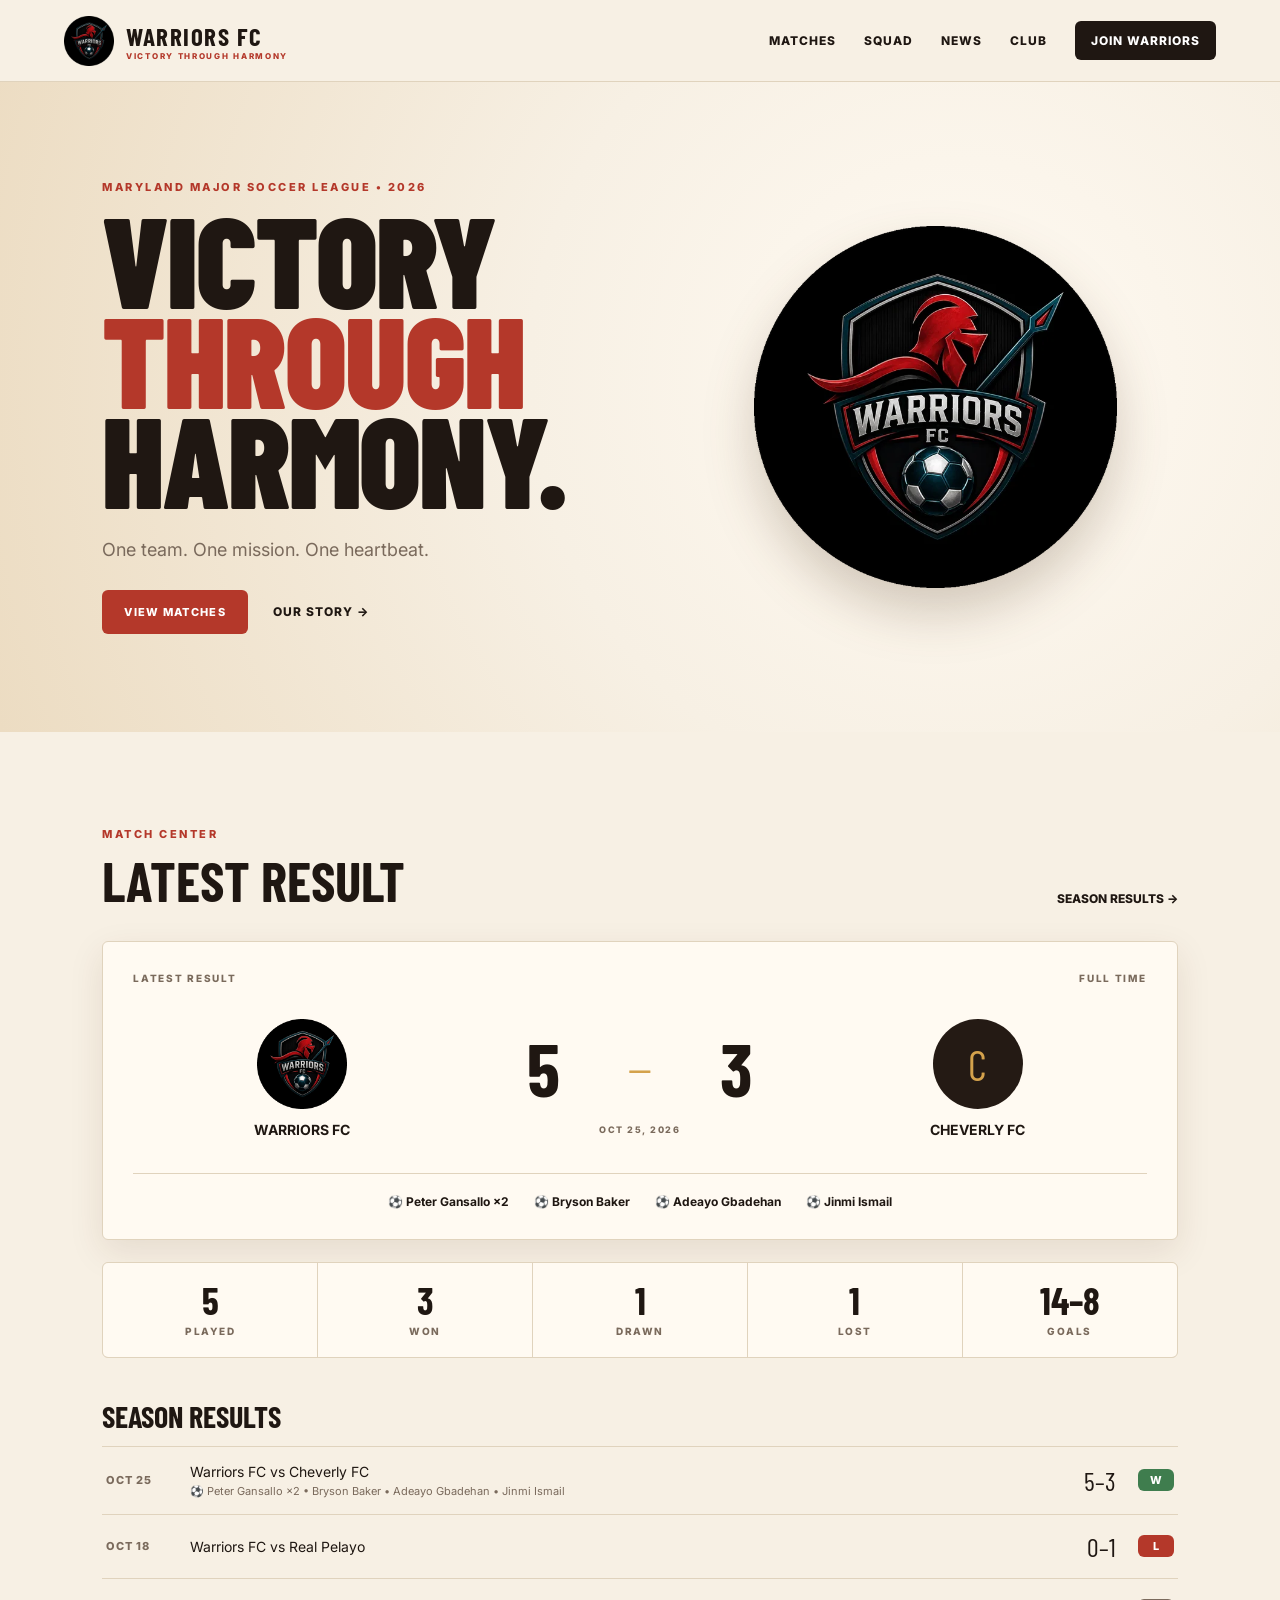
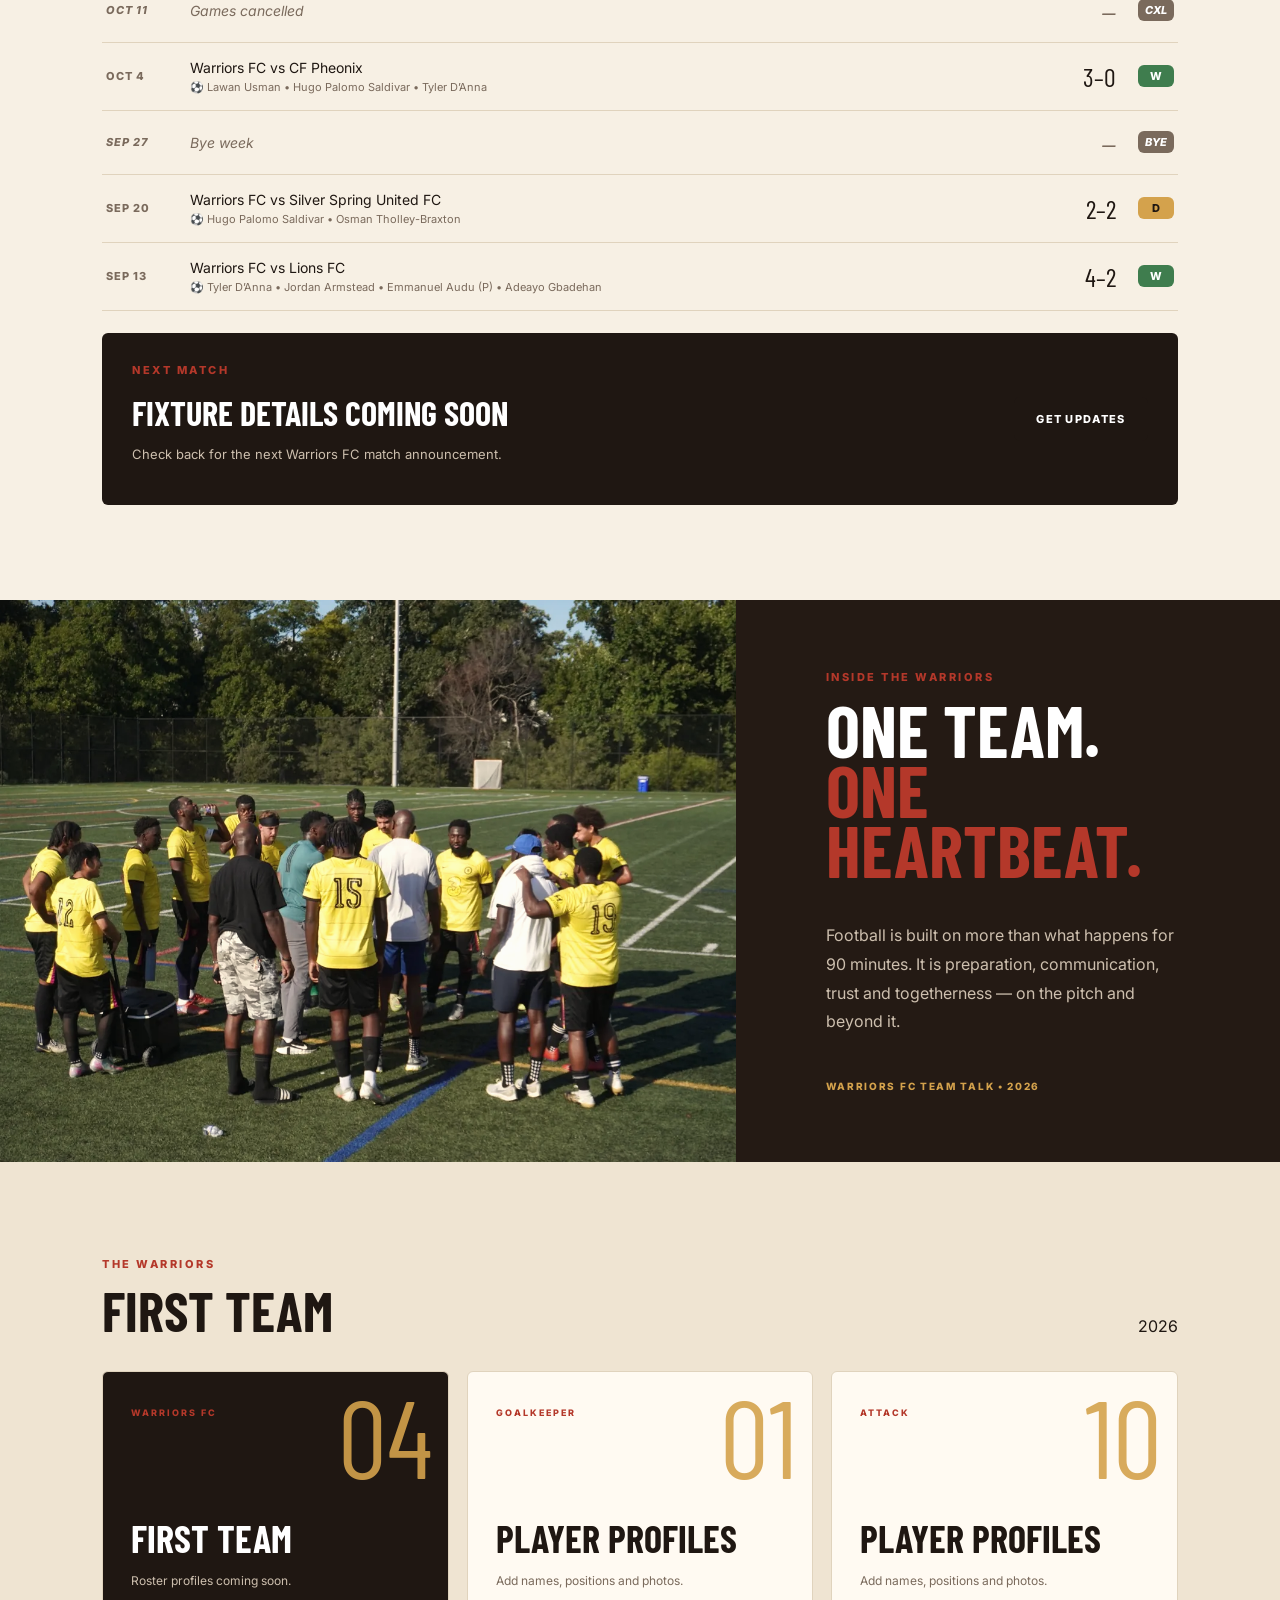
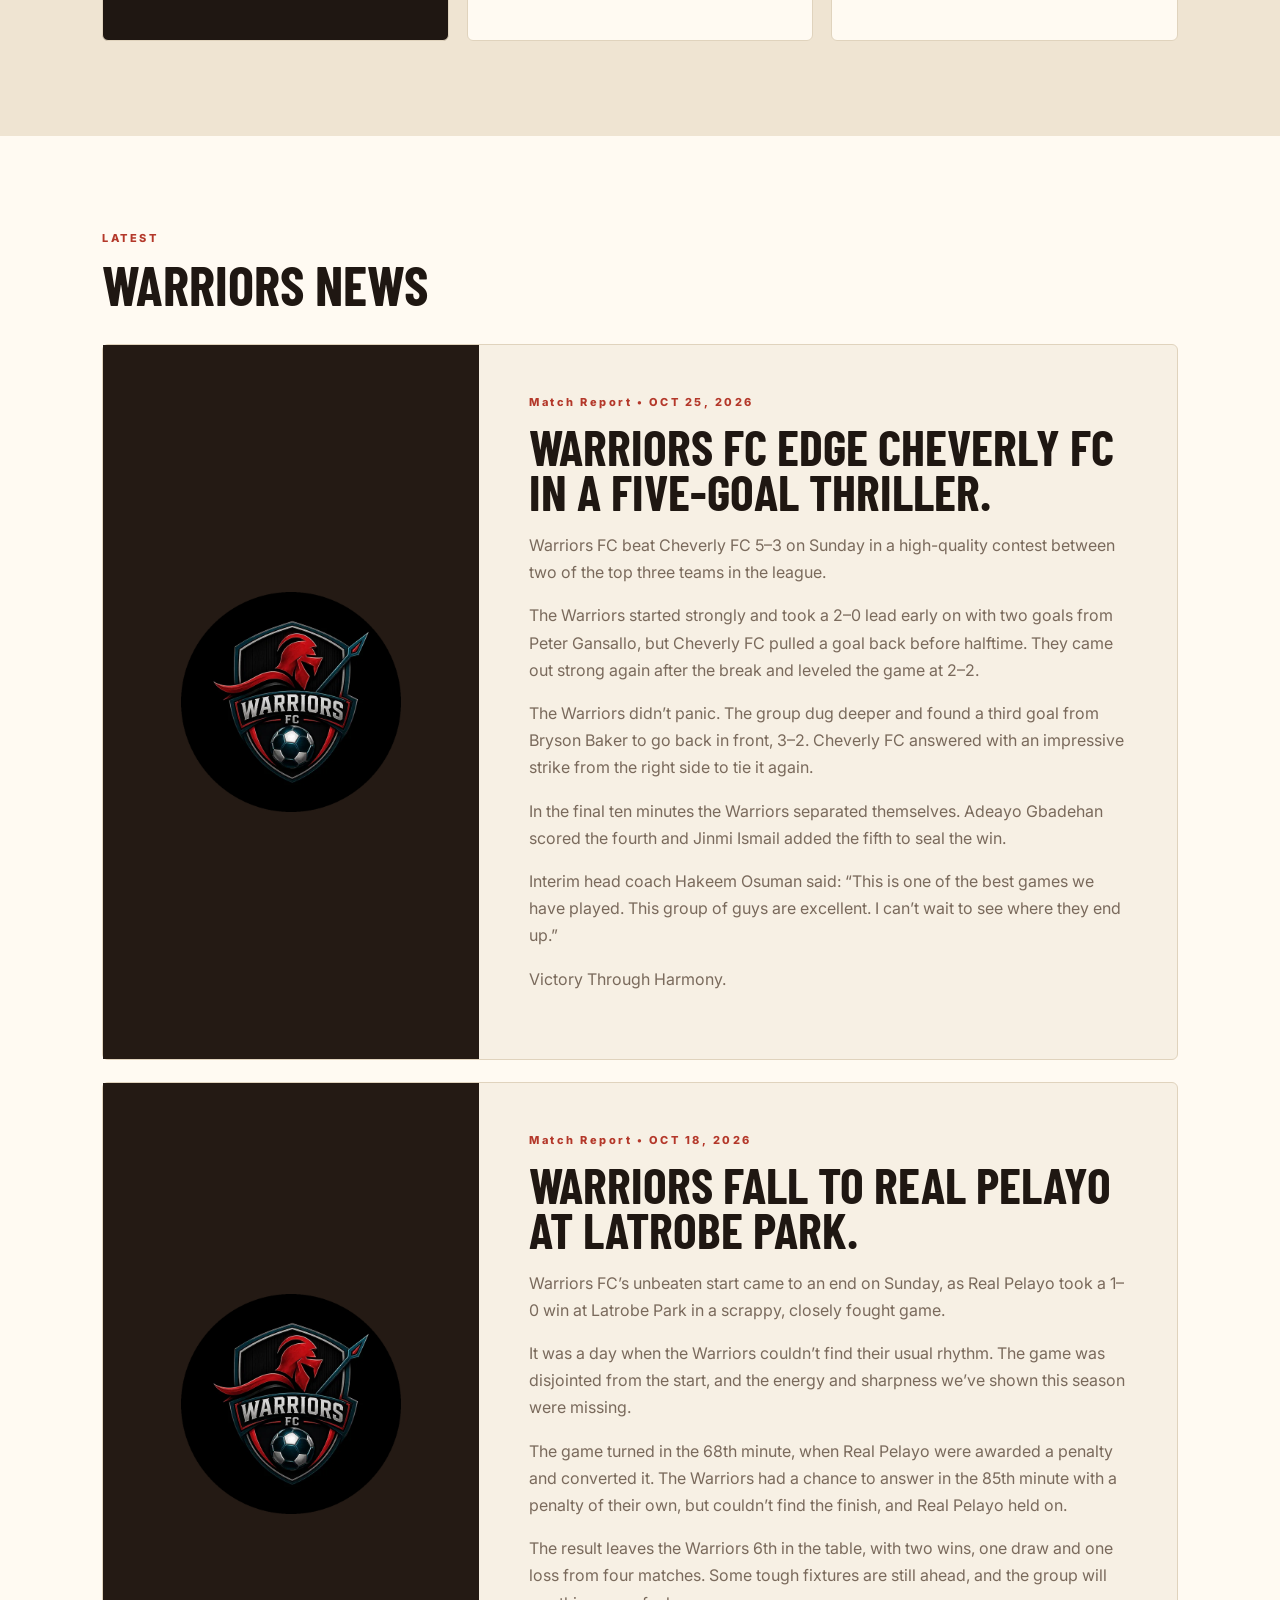
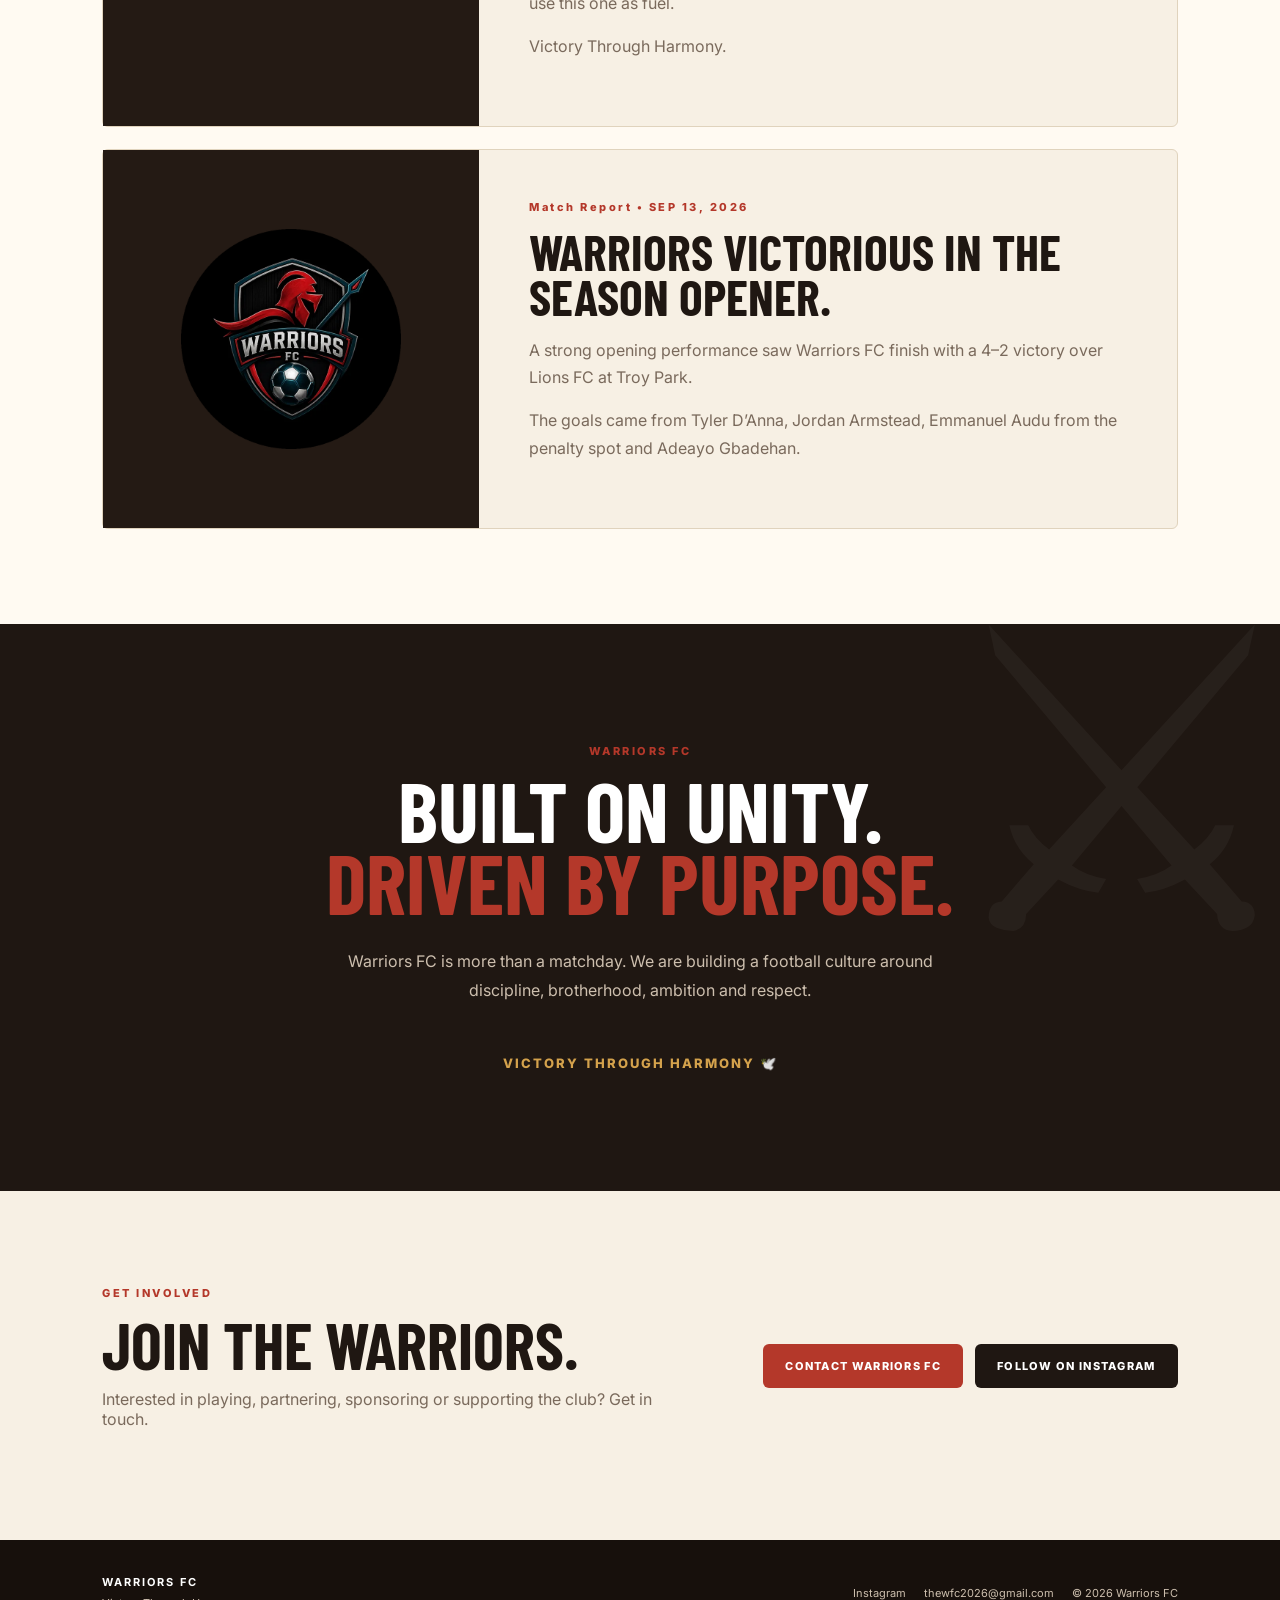
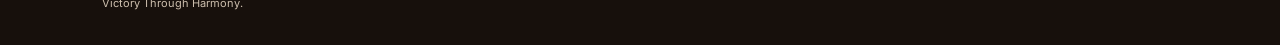
==== index.html @ 31faaa25 "Optimize images: WebP, smaller sizes, lazy loading, remove unused files Co-Authored-By: Claude Sonne" ====
<!doctype html>
<html lang="en">
<head>
  <meta charset="utf-8">
  <meta name="viewport" content="width=device-width,initial-scale=1">
  <meta name="description" content="Warriors FC — Victory Through Harmony. Maryland Major Soccer League, 2026 season.">
  <title>Warriors FC | Victory Through Harmony</title>
  <link rel="icon" type="image/png" href="assets/favicon.png">
  <link rel="stylesheet" href="styles.css?v=20261026">
</head>
<body>
<header class="site-header">
  <a class="brand" href="#home" aria-label="Warriors FC home">
    <img src="assets/warriors-logo.webp" alt="Warriors FC crest" width="50" height="50">
    <span><strong>WARRIORS FC</strong><small>VICTORY THROUGH HARMONY</small></span>
  </a>
  <button class="menu" aria-label="Open menu">☰</button>
  <nav>
    <a href="#matches">Matches</a><a href="#squad">Squad</a><a href="#news">News</a><a href="#club">Club</a><a class="nav-cta" href="#contact">Join Warriors</a>
  </nav>
</header>

<main>
<section id="home" class="hero">
  <div class="hero-copy">
    <p class="eyebrow">MARYLAND MAJOR SOCCER LEAGUE • 2026</p>
    <h1>VICTORY<br><em>THROUGH</em><br>HARMONY.</h1>
    <p class="lede">One team. One mission. One heartbeat.</p>
    <div class="actions"><a class="button" href="#matches">View Matches</a><a class="text-link" href="#club">Our Story →</a></div>
  </div>
  <div class="hero-mark"><img src="assets/warriors-logo.webp" alt="Warriors FC" width="370" height="370" fetchpriority="high"></div>
</section>

<section id="matches" class="section">
  <div class="section-head"><div><p class="eyebrow">MATCH CENTER</p><h2>Latest Result</h2></div><a href="#results">Season results →</a></div>
  <div id="results"></div>
  <div class="next-match"><div><p class="eyebrow">NEXT MATCH</p><h3>Fixture details coming soon</h3><p>Check back for the next Warriors FC match announcement.</p></div><a class="button dark" href="#contact">Get Updates</a></div>
</section>

<section class="team-feature">
  <div class="team-feature-image">
    <img src="assets/team-talk.webp" width="1400" height="933" loading="lazy" decoding="async" alt="Warriors FC players gathered for a team talk on the pitch">
  </div>
  <div class="team-feature-copy">
    <p class="eyebrow">INSIDE THE WARRIORS</p>
    <h2>One team.<br><em>One heartbeat.</em></h2>
    <p>Football is built on more than what happens for 90 minutes. It is preparation, communication, trust and togetherness — on the pitch and beyond it.</p>
    <span class="feature-caption">Warriors FC team talk • 2026</span>
  </div>
</section>

<section id="squad" class="section light">
  <div class="section-head"><div><p class="eyebrow">THE WARRIORS</p><h2>First Team</h2></div><span class="muted">2026</span></div>
  <div class="squad-grid">
    <div class="player-card featured"><span class="number">04</span><div><small>WARRIORS FC</small><h3>First Team</h3><p>Roster profiles coming soon.</p></div></div>
    <div class="player-card"><span class="number">01</span><div><small>GOALKEEPER</small><h3>Player Profiles</h3><p>Add names, positions and photos.</p></div></div>
    <div class="player-card"><span class="number">10</span><div><small>ATTACK</small><h3>Player Profiles</h3><p>Add names, positions and photos.</p></div></div>
  </div>
</section>

<section id="news" class="section news-section">
  <div class="section-head"><div><p class="eyebrow">LATEST</p><h2>Warriors News</h2></div></div>
  <div id="news-list"></div>
</section>

<section id="club" class="manifesto">
  <p class="eyebrow">WARRIORS FC</p><h2>Built on unity.<br><em>Driven by purpose.</em></h2>
  <p>Warriors FC is more than a matchday. We are building a football culture around discipline, brotherhood, ambition and respect.</p>
  <div class="motto">VICTORY THROUGH HARMONY <span>🕊️</span></div>
</section>

<section id="contact" class="section contact">
  <div><p class="eyebrow">GET INVOLVED</p><h2>Join the Warriors.</h2><p>Interested in playing, partnering, sponsoring or supporting the club? Get in touch.</p></div>
  <div class="contact-actions"><a class="button" href="mailto:thewfc2026@gmail.com?subject=Joining Warriors FC">Contact Warriors FC</a><a class="button dark" href="https://www.instagram.com/d_warriorsfc" target="_blank" rel="noopener">Follow on Instagram</a></div>
</section>
</main>

<footer><div><strong>WARRIORS FC</strong><p>Victory Through Harmony.</p></div><div class="footer-links"><a href="https://www.instagram.com/d_warriorsfc" target="_blank" rel="noopener">Instagram</a><a href="mailto:thewfc2026@gmail.com">thewfc2026@gmail.com</a><span>© 2026 Warriors FC</span></div></footer>
<script>
/* Load data and script with a cache-buster so new results and news always show up */
['data/results.js','data/news.js','script.js'].forEach(function(f){document.write('<script src="'+f+'?v='+Date.now()+'"><\/script>')});
</script>
</body></html>
---- styles.css ----
@import url('https://fonts.googleapis.com/css2?family=Barlow+Condensed:wght@500;600;700;800;900&family=Inter:wght@400;500;600;700;800&display=swap');
:root{--ink:#1f1712;--paper:#f7f0e4;--alt:#efe4d2;--card:#fffaf2;--dark:#241a14;--deep:#17100c;--white:#fffaf2;--red:#b4382a;--gold:#d4a24c;--line:#e0d3bd;--muted:#7a6a5c;--soft:#cdbfae;--radius:6px;--shadow:rgba(74,44,20,.10)}
*{box-sizing:border-box}
img{height:auto}
html{scroll-behavior:smooth}
body{margin:0;background:var(--paper);color:var(--ink);font-family:Inter,system-ui,sans-serif}
a{color:inherit;text-decoration:none}
.site-header{height:82px;display:flex;align-items:center;justify-content:space-between;padding:0 5vw;border-bottom:1px solid var(--line);background:rgba(247,240,228,.92);backdrop-filter:blur(12px);position:sticky;top:0;z-index:10}
.brand{display:flex;align-items:center;gap:12px}
.brand img{width:50px;height:50px;object-fit:contain}
.brand strong,.brand small{display:block}
.brand strong{font-family:'Barlow Condensed';font-size:25px;letter-spacing:1.5px}
.brand small{font-size:8px;letter-spacing:1.7px;color:var(--red);font-weight:800}
.site-header nav{display:flex;gap:28px;align-items:center;text-transform:uppercase;font-size:12px;font-weight:800;letter-spacing:1px}
.nav-cta{background:var(--ink);color:white;padding:12px 16px}
.menu{display:none;background:none;border:0;font-size:24px}
.hero{min-height:650px;display:grid;grid-template-columns:1.1fr .9fr;align-items:center;padding:70px 8vw;overflow:hidden;background:radial-gradient(circle at 75% 45%,#fffaf2 0,#f7f0e4 42%,#ecdcc2 100%)}
.eyebrow{font-size:11px;letter-spacing:2.5px;font-weight:800;color:var(--red);margin:0 0 15px}
.hero h1{font-family:'Barlow Condensed';font-size:clamp(70px,10vw,150px);line-height:.78;margin:0;letter-spacing:-2px;font-weight:900}
.hero h1 em,.manifesto em{font-style:normal;color:var(--red)}
.lede{font-size:18px;color:var(--muted);margin:30px 0}
.actions{display:flex;align-items:center;gap:25px}
.button{display:inline-block;background:var(--red);color:white;padding:15px 22px;text-transform:uppercase;font-size:11px;font-weight:800;letter-spacing:1.3px}
.button.dark{background:var(--ink)}
.text-link{font-size:12px;font-weight:800;text-transform:uppercase;letter-spacing:1px}
.hero-mark{height:470px;display:grid;place-items:center;position:relative}
.hero-mark img{width:min(370px,75%);position:relative;z-index:2;filter:drop-shadow(0 25px 25px rgba(74,44,20,.22))}
.section{padding:95px 8vw}
.team-feature{display:grid;grid-template-columns:1.15fr .85fr;background:var(--dark);color:#fff;min-height:500px}
.team-feature-image{min-height:500px;overflow:hidden}
.team-feature-image img{width:100%;height:100%;display:block;object-fit:cover;object-position:center 52%;filter:sepia(.18) saturate(1.05) contrast(.98)}
.team-feature-copy{padding:70px 7vw;display:flex;flex-direction:column;justify-content:center}
.team-feature-copy h2{font-family:'Barlow Condensed';font-size:72px;line-height:.84;text-transform:uppercase;margin:0 0 25px}
.team-feature-copy h2 em{font-style:normal;color:var(--red)}
.team-feature-copy>p:not(.eyebrow){color:var(--soft);line-height:1.8;max-width:520px}
.feature-caption{margin-top:28px;color:var(--gold);font:800 10px Inter;letter-spacing:1.7px;text-transform:uppercase}
.section.light{background:var(--alt)}
.section-head{display:flex;justify-content:space-between;align-items:end;margin-bottom:35px}
.section-head h2,.section h2{font-family:'Barlow Condensed';font-size:55px;line-height:.9;text-transform:uppercase;margin:0}
.section-head>a{font-size:12px;font-weight:800;text-transform:uppercase}
.result-card{background:var(--card);border:1px solid var(--line);padding:30px;box-shadow:0 12px 35px var(--shadow)}
.result-meta{display:flex;justify-content:space-between;font-size:10px;font-weight:800;letter-spacing:1.7px;color:var(--muted)}
.scoreline{display:grid;grid-template-columns:1fr 1fr 1fr;align-items:center;text-align:center;padding:35px 0}
.team{display:grid;justify-items:center;gap:12px;text-transform:uppercase;font-size:14px}
.team img,.crest-placeholder{width:90px;height:90px;object-fit:contain}
.crest-placeholder{display:grid;place-items:center;border-radius:50%;background:var(--dark);color:var(--gold);font-family:'Barlow Condensed';font-size:42px}
.score{display:grid;grid-template-columns:1fr auto 1fr;gap:12px;align-items:center;font-family:'Barlow Condensed'}
.score b{font-size:75px}
.score span{font-size:40px;color:var(--gold)}
.score small{grid-column:1/-1;font:800 9px Inter;letter-spacing:1.5px;color:var(--muted)}
.scorers{border-top:1px solid var(--line);padding-top:20px;display:flex;justify-content:center;gap:25px;flex-wrap:wrap;font-size:12px;font-weight:700}
.next-match{margin-top:22px;background:var(--ink);color:white;padding:30px;display:flex;justify-content:space-between;align-items:center}
.next-match h3{font-family:'Barlow Condensed';font-size:34px;text-transform:uppercase;margin:0}
.next-match p:not(.eyebrow){color:var(--soft);font-size:13px}
.squad-grid{display:grid;grid-template-columns:repeat(3,1fr);gap:18px}
.player-card{min-height:270px;background:var(--card);padding:28px;position:relative;overflow:hidden;border:1px solid var(--line)}
.player-card.featured{background:var(--ink);color:#fff}
.number{font-family:'Barlow Condensed';font-size:110px;line-height:.7;color:var(--gold);opacity:.9;position:absolute;right:15px;top:25px}
.player-card small{font-size:9px;letter-spacing:2px;font-weight:800;color:var(--red)}
.player-card h3{font-family:'Barlow Condensed';font-size:38px;text-transform:uppercase;margin:95px 0 8px}
.player-card p{font-size:12px;color:var(--muted)}
.featured p{color:var(--soft)}
.news-section{background:var(--card)}
.news-card{display:grid;grid-template-columns:35% 1fr;background:var(--paper);border:1px solid var(--line)}
.news-image{min-height:300px;display:grid;place-items:center;background:var(--dark)}
.news-image img{width:220px;object-fit:contain}
.news-card>div:last-child{padding:50px}
.news-card h3{font-family:'Barlow Condensed';font-size:50px;text-transform:uppercase;line-height:.9;margin:10px 0 18px}
.news-card p:not(.eyebrow){color:var(--muted);line-height:1.7;max-width:650px}
.news-card a{display:inline-block;margin-top:12px;color:var(--red);font-size:12px;font-weight:800;text-transform:uppercase}
.manifesto{padding:120px 8vw;background:var(--ink);color:#fff;text-align:center;position:relative;overflow:hidden}
.manifesto:before{content:'⚔';position:absolute;font-size:420px;opacity:.035;right:-30px;top:-100px}
.manifesto h2{font-family:'Barlow Condensed';font-size:85px;line-height:.85;text-transform:uppercase;margin:10px 0 30px}
.manifesto>p:not(.eyebrow){max-width:650px;margin:0 auto;color:var(--soft);line-height:1.8}
.motto{margin-top:50px;font:800 13px Inter;letter-spacing:2px;color:var(--gold)}
.contact{display:flex;justify-content:space-between;align-items:center;gap:40px}
.contact h2{font-size:65px}
.contact p:not(.eyebrow){max-width:550px;color:var(--muted)}
footer{padding:35px 8vw;background:var(--deep);color:var(--soft);display:flex;justify-content:space-between;font-size:11px}
footer strong{color:#fff;letter-spacing:2px}
footer p{margin:7px 0 0}
@media(max-width:800px){.team-feature{grid-template-columns:1fr}
.team-feature-image{min-height:300px;height:300px}
.team-feature-copy{padding:55px 7vw}
.team-feature-copy h2{font-size:58px}
}
@media(max-width:800px){.site-header{height:70px;padding:0 5vw}
.site-header nav{display:none}
.menu{display:block}
.hero{grid-template-columns:1fr;min-height:auto;padding:65px 7vw}
.hero-mark{height:300px;order:-1}
.hero-mark img{width:210px}
.section{padding:70px 7vw}
.section-head h2{font-size:45px}
.scoreline{grid-template-columns:1fr 1fr;gap:20px}
.score{grid-column:1/-1;grid-row:1}
.team:first-child{grid-column:1;grid-row:2}
.team:last-child{grid-column:2;grid-row:2}
.score b{font-size:62px}
.scorers{justify-content:flex-start}
.next-match,.contact{align-items:flex-start;flex-direction:column}
.squad-grid{grid-template-columns:1fr}
.news-card{grid-template-columns:1fr}
.news-image{min-height:220px}
.news-card>div:last-child{padding:30px}
.news-card h3{font-size:42px}
.manifesto{padding:90px 7vw}
.manifesto h2{font-size:62px}
footer{padding:30px 7vw;gap:20px;flex-direction:column}
}

/* warm polish */
.button,.nav-cta,.next-match,.result-card,.player-card,.news-card{border-radius:var(--radius)}
.button,.nav-cta{transition:transform .15s,background .15s,box-shadow .15s}
.button:hover,.nav-cta:hover{transform:translateY(-2px);box-shadow:0 8px 18px var(--shadow)}
.button:hover{background:#9c2f22}.button.dark:hover,.nav-cta:hover{background:var(--red)}
.player-card,.news-card{transition:transform .2s,box-shadow .2s}
.player-card:hover{transform:translateY(-3px);box-shadow:0 14px 30px var(--shadow)}
.text-link:hover,.section-head>a:hover,.news-card a:hover{color:var(--red)}

/* contact + footer links */
.contact-actions{display:flex;gap:12px;flex-wrap:wrap}
.footer-links{display:flex;gap:18px;flex-wrap:wrap;align-items:center}
.footer-links a:hover{color:var(--gold)}

/* season results */
.record{display:grid;grid-template-columns:repeat(5,1fr);gap:1px;margin-top:22px;background:var(--line);border:1px solid var(--line);border-radius:var(--radius);overflow:hidden}
.record div{background:var(--card);padding:18px 10px;text-align:center}
.record b{display:block;font-family:'Barlow Condensed';font-size:38px;line-height:1}
.record span{font-size:10px;font-weight:800;letter-spacing:1.5px;text-transform:uppercase;color:var(--muted)}
.results-title{font-family:'Barlow Condensed';font-size:30px;text-transform:uppercase;margin:40px 0 12px}
.results-list{list-style:none;margin:0;padding:0;border-top:1px solid var(--line)}
.res{display:grid;grid-template-columns:70px 1fr auto 44px;gap:14px;align-items:center;padding:16px 4px;border-bottom:1px solid var(--line);font-size:14px}
.res-date{font-size:11px;font-weight:800;letter-spacing:1px;text-transform:uppercase;color:var(--muted)}
.res-score{font-family:'Barlow Condensed';font-size:26px}
.res-tag{justify-self:end;font-size:11px;font-weight:800;color:#fff;background:var(--muted);border-radius:var(--radius);padding:4px 0;width:36px;text-align:center}
.res-W .res-tag{background:#3f7d4e}.res-L .res-tag{background:var(--red)}.res-D .res-tag{background:var(--gold);color:var(--ink)}
.res-off{color:var(--muted);font-style:italic}
@media(max-width:800px){.record b{font-size:30px}.res{grid-template-columns:56px 1fr auto 40px;gap:10px;font-size:13px}}

/* news list spacing */
#news-list{display:grid;gap:22px}
.res-vs small{display:block;margin-top:4px;font-size:11px;color:var(--muted)}
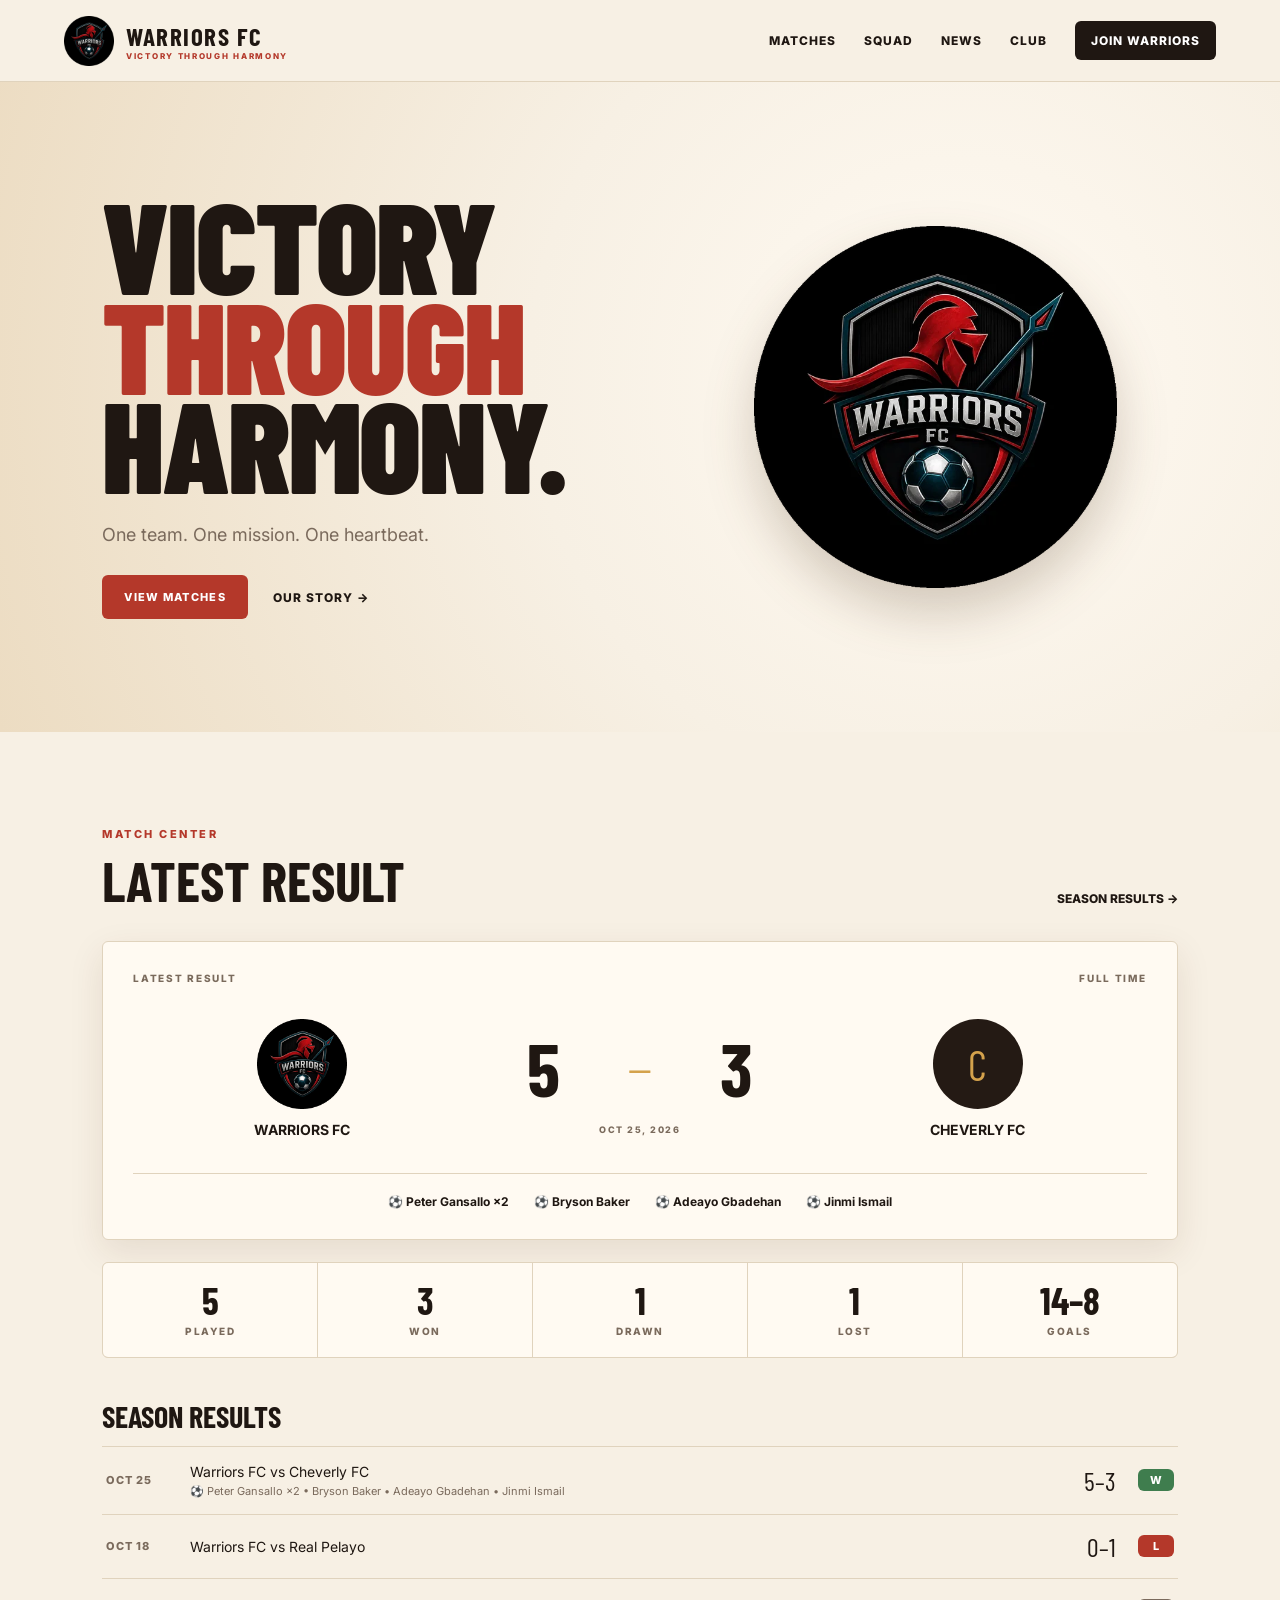
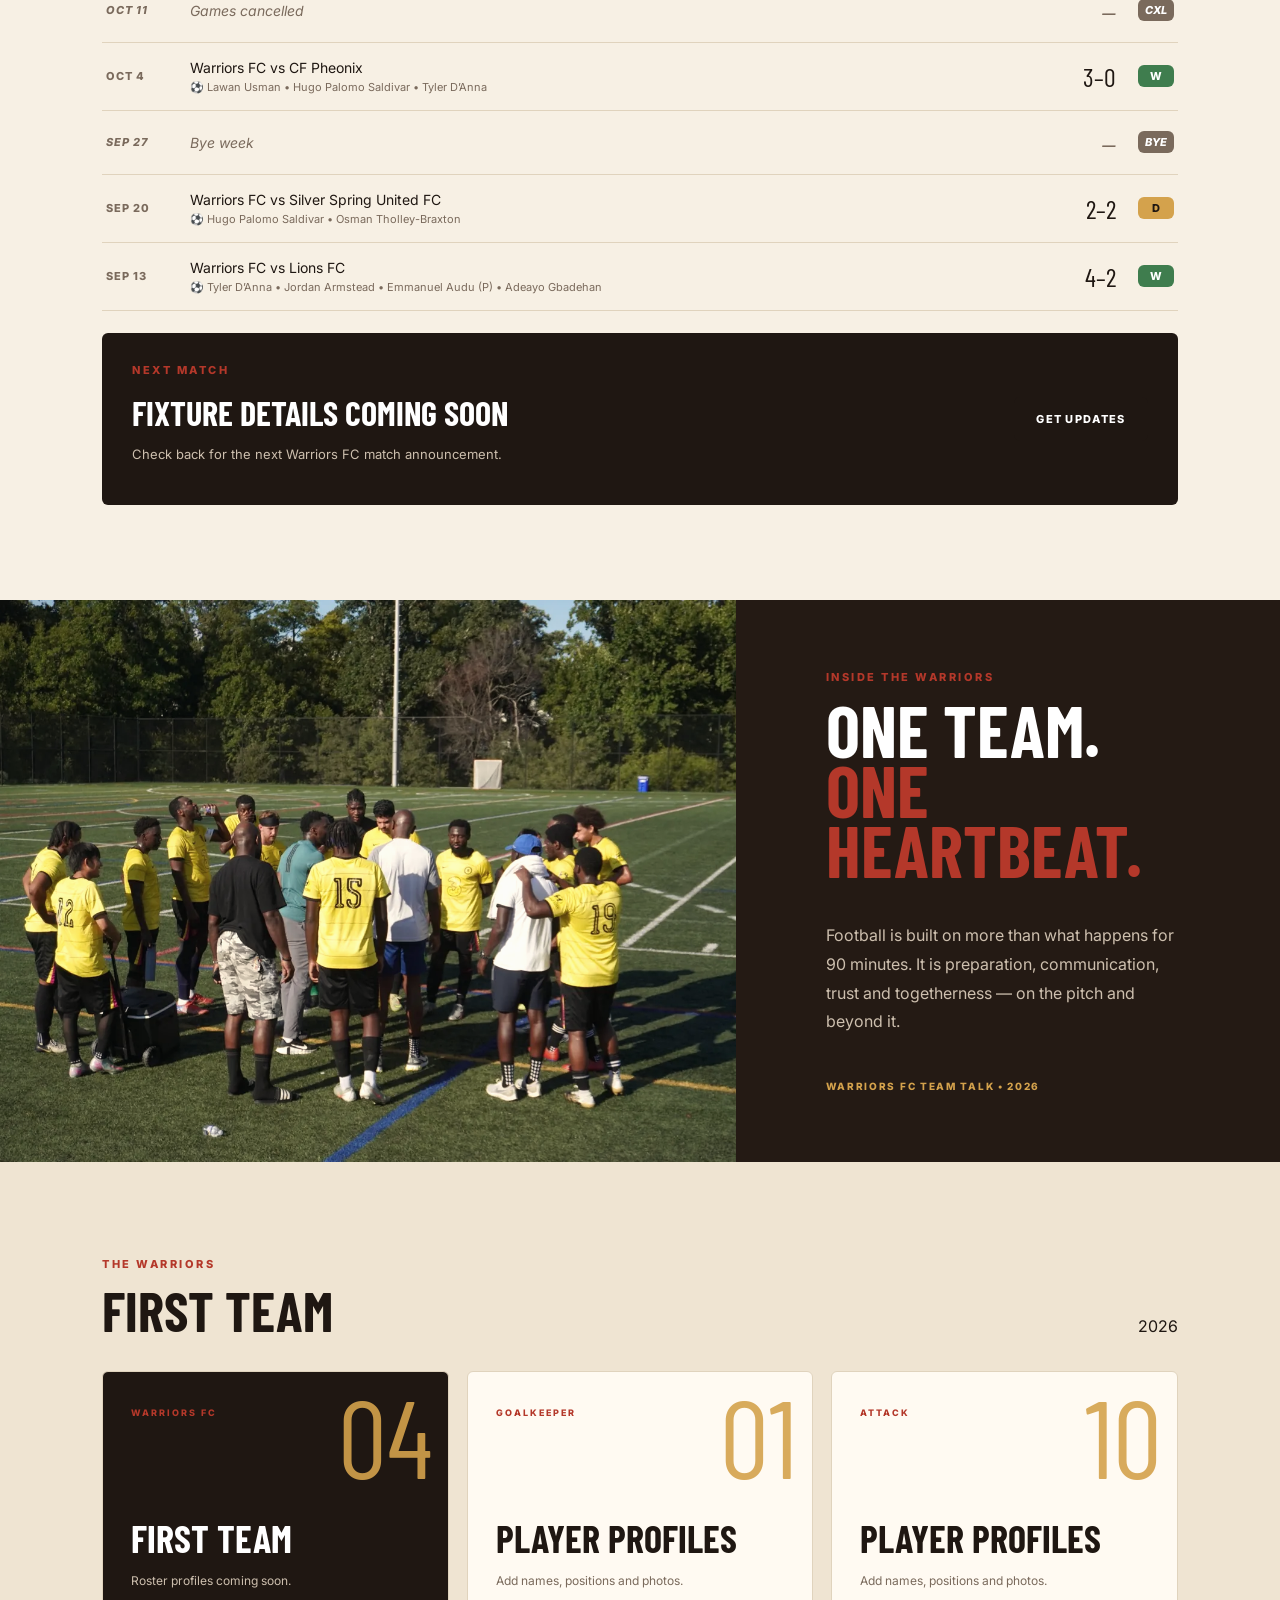
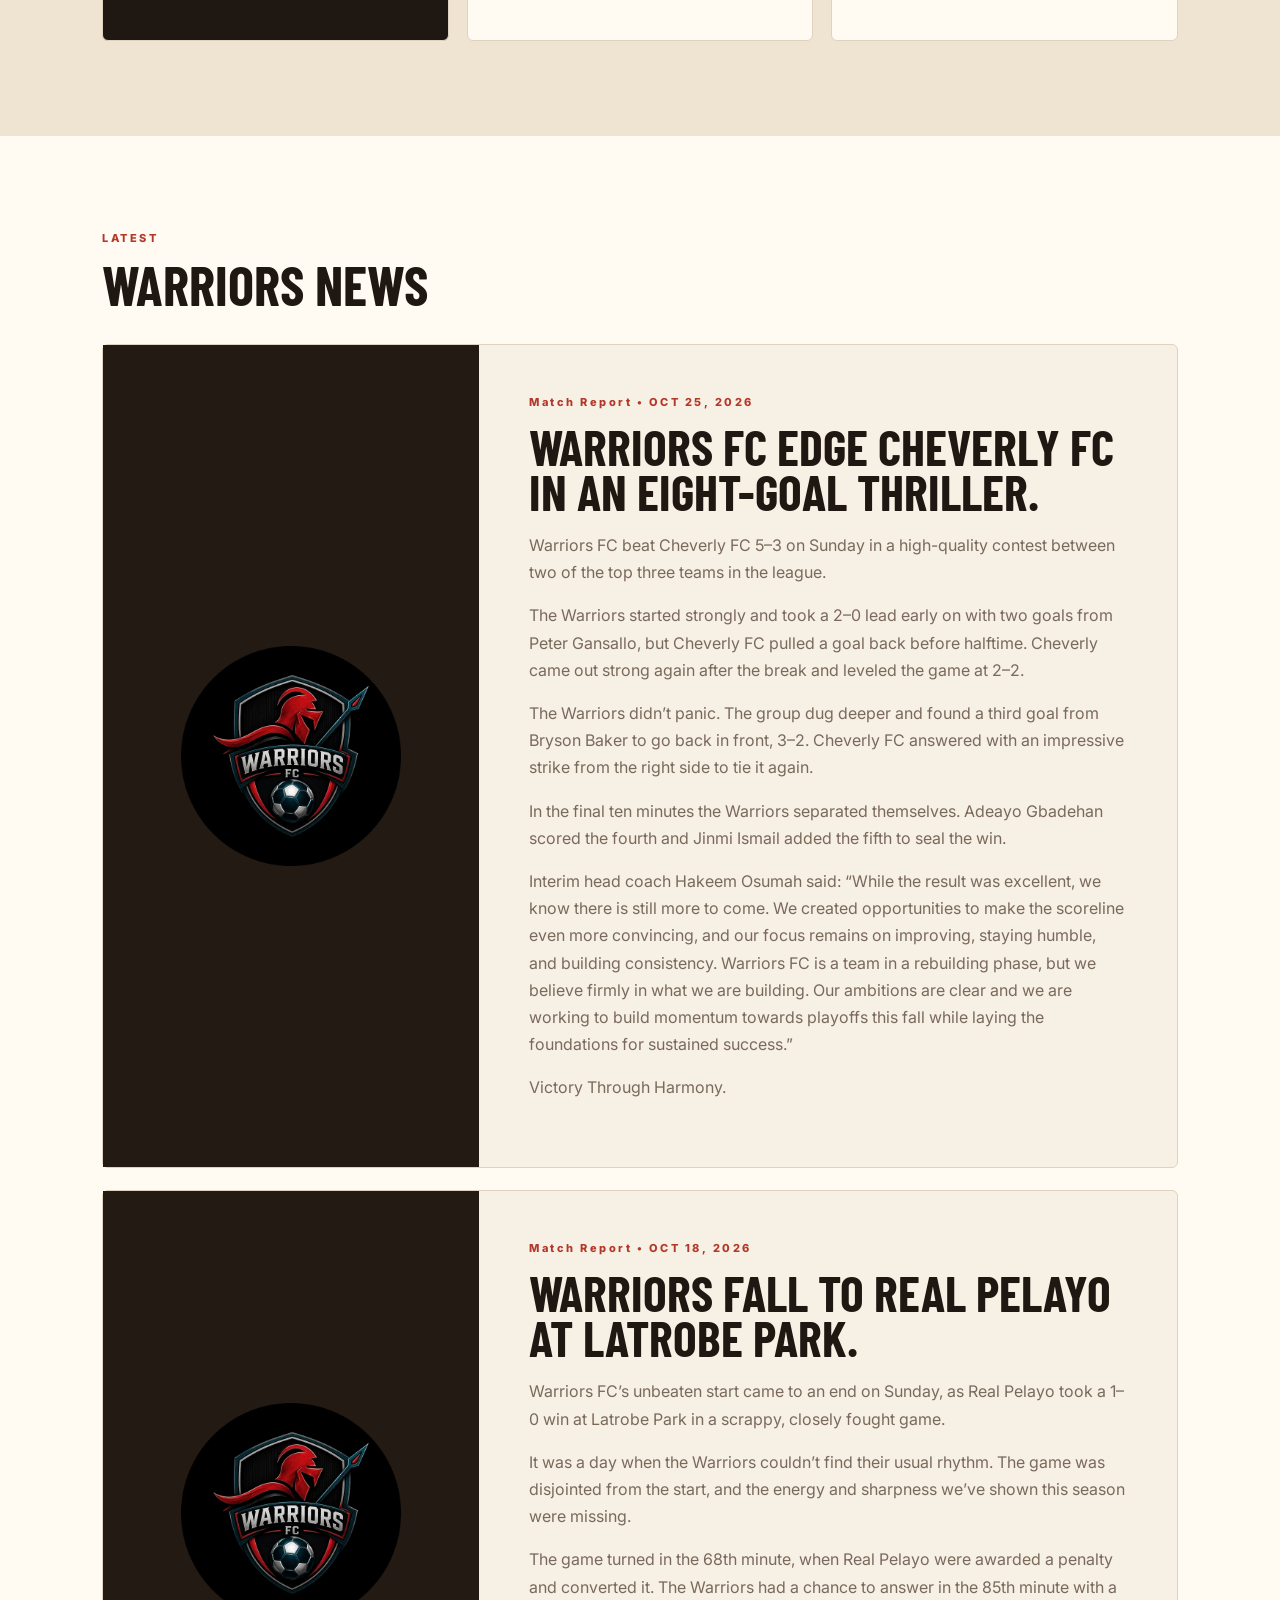
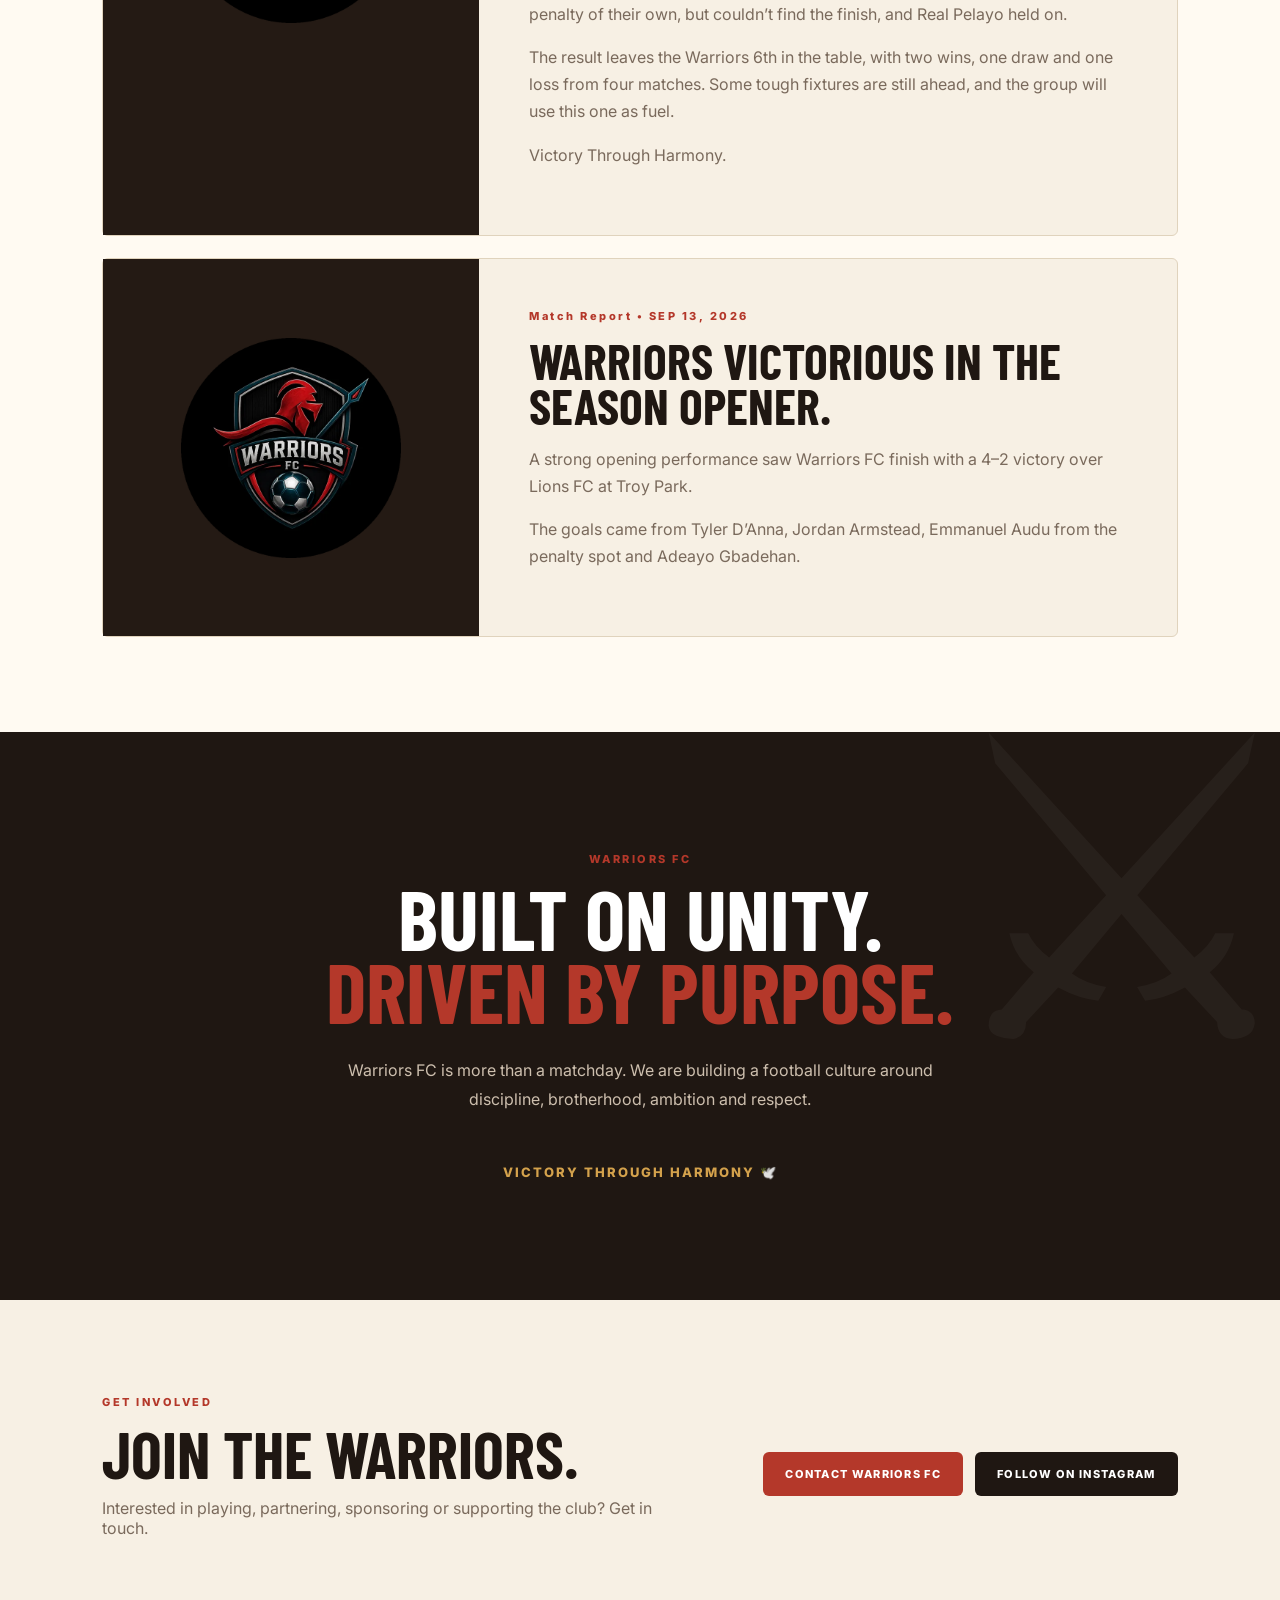
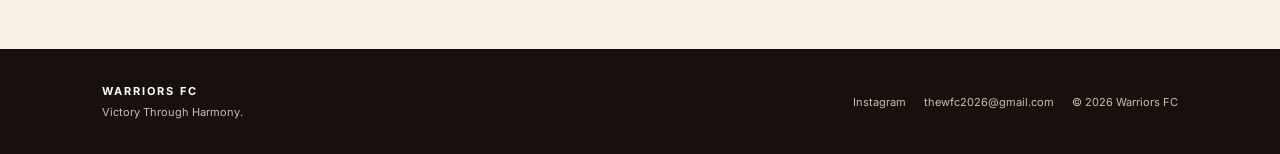
==== commit 88a4fdc5: "Remove league eyebrow from hero Co-Authored-By: Claude Opus 5.5 <noreply@anthropic.com> Claude-Sessi" ====
--- a/index.html
+++ b/index.html
@@ -23,7 +23,6 @@
 <main>
 <section id="home" class="hero">
   <div class="hero-copy">
-    <p class="eyebrow">MARYLAND MAJOR SOCCER LEAGUE • 2026</p>
     <h1>VICTORY<br><em>THROUGH</em><br>HARMONY.</h1>
     <p class="lede">One team. One mission. One heartbeat.</p>
     <div class="actions"><a class="button" href="#matches">View Matches</a><a class="text-link" href="#club">Our Story →</a></div>
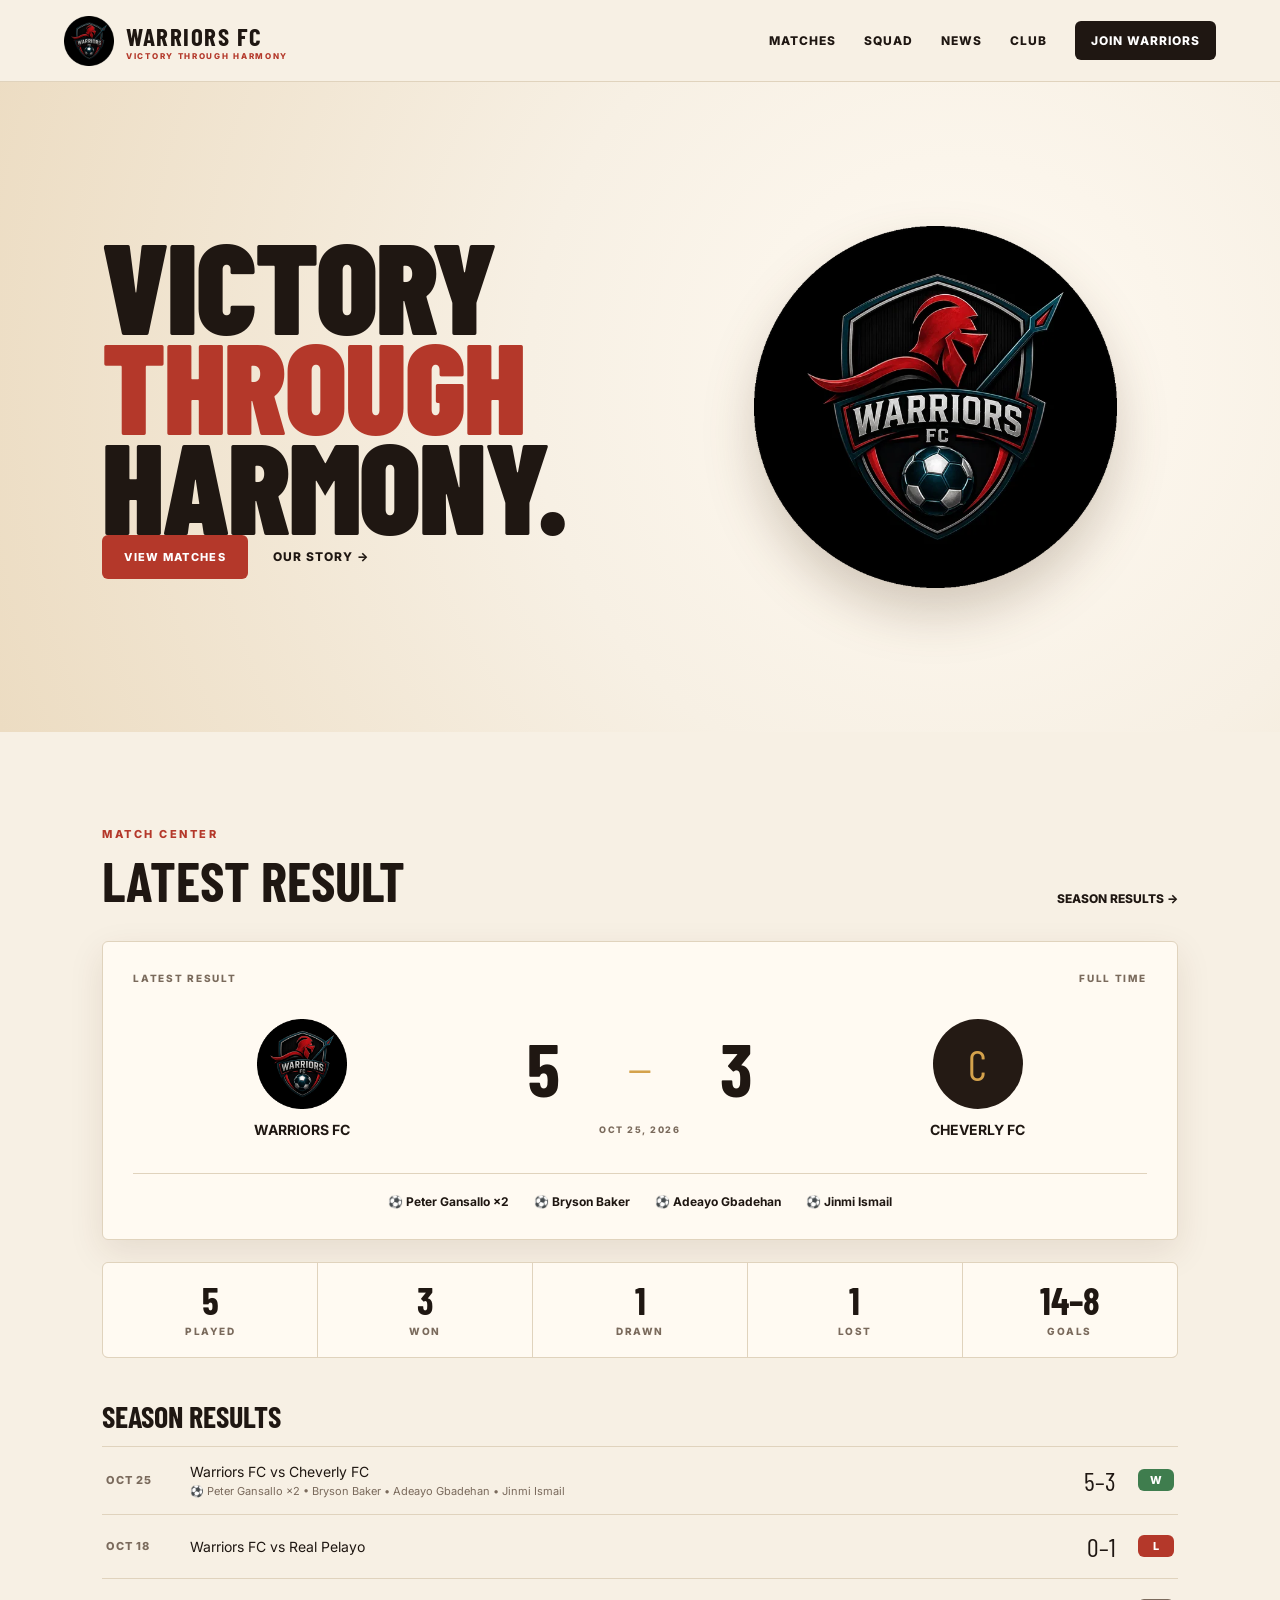
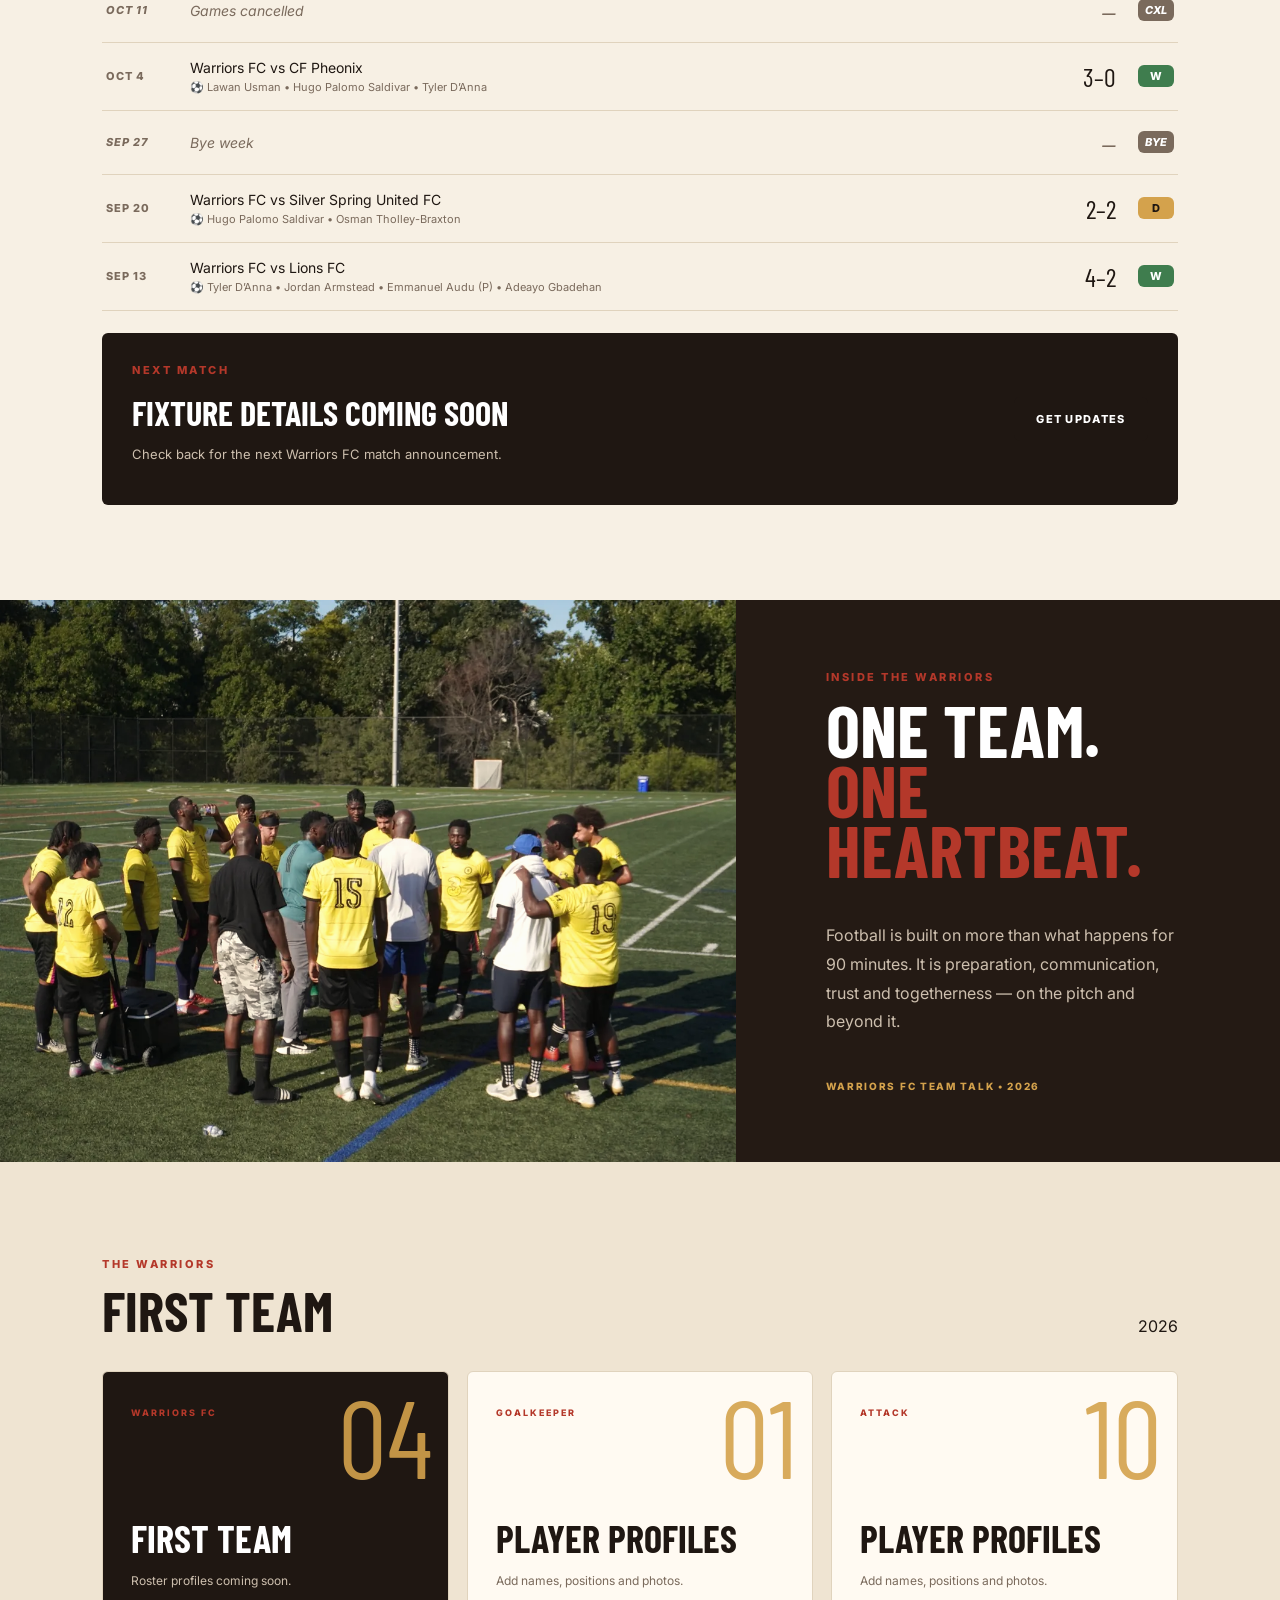
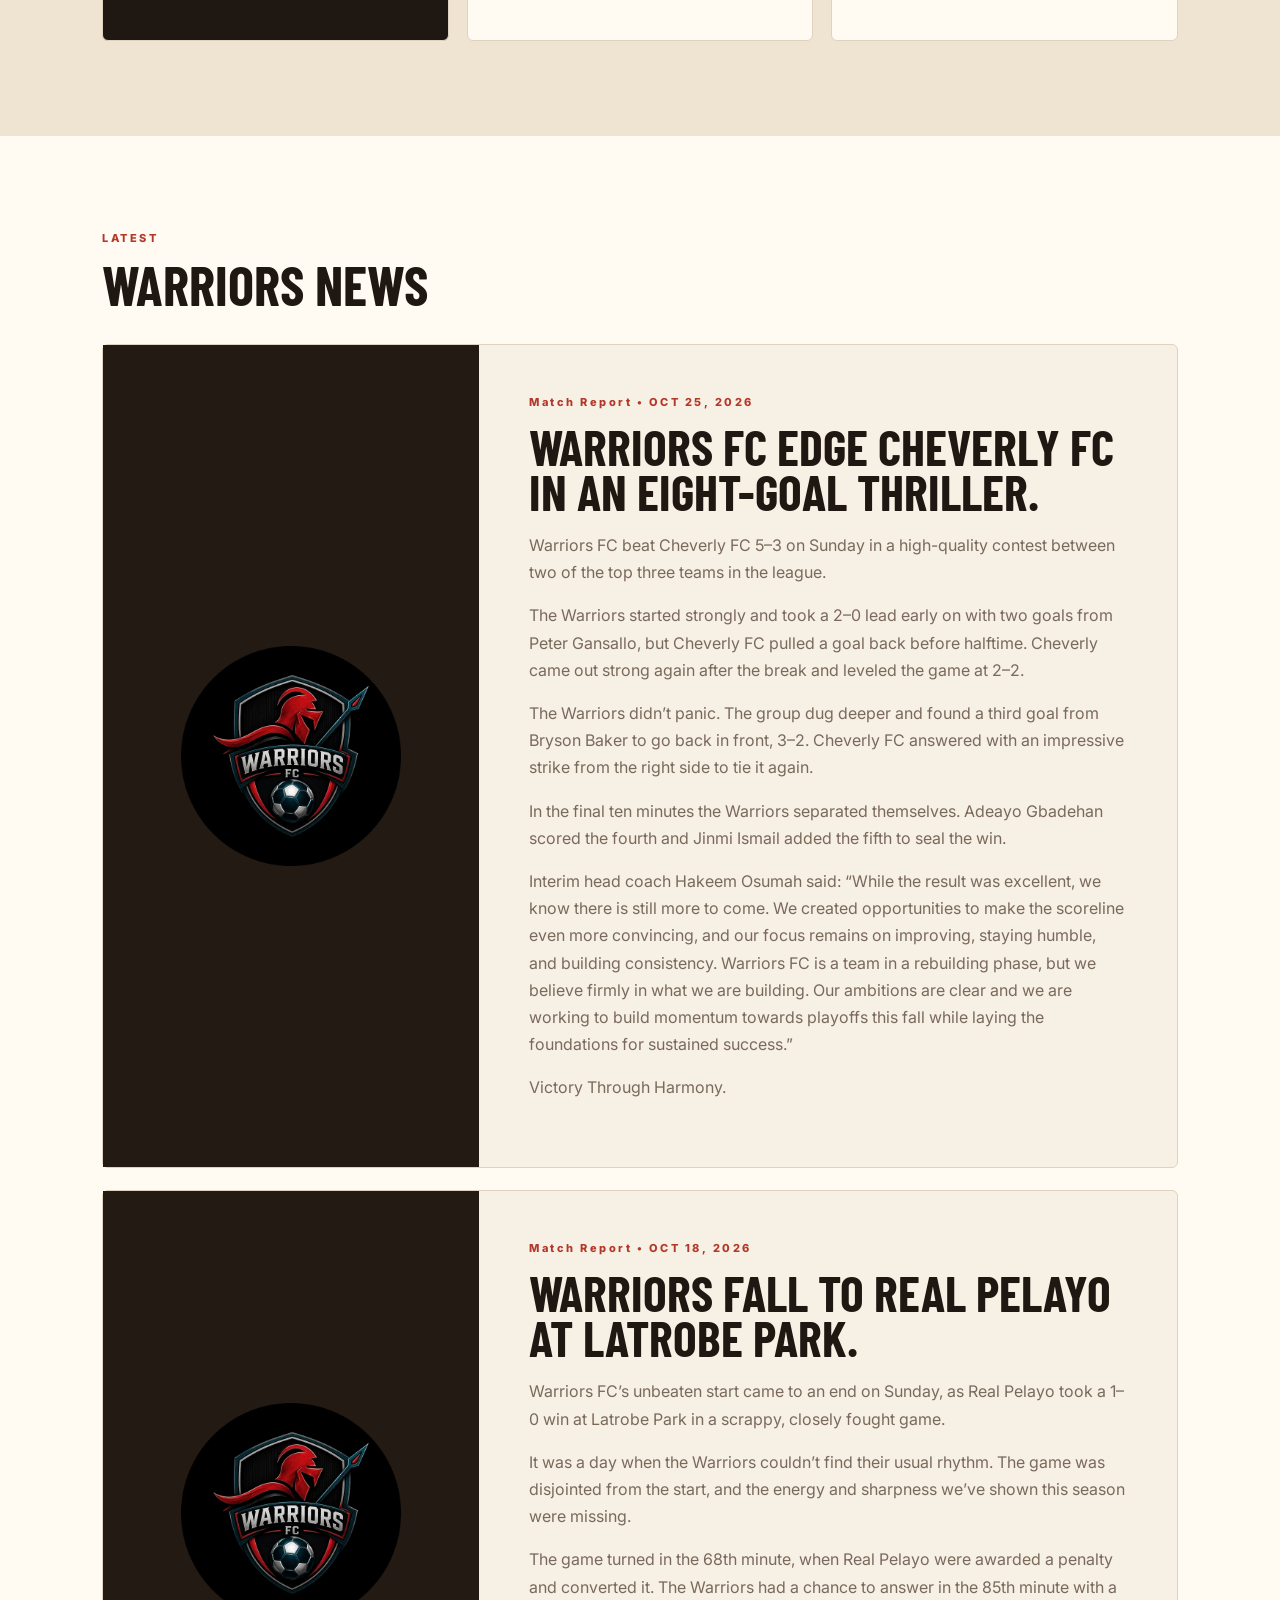
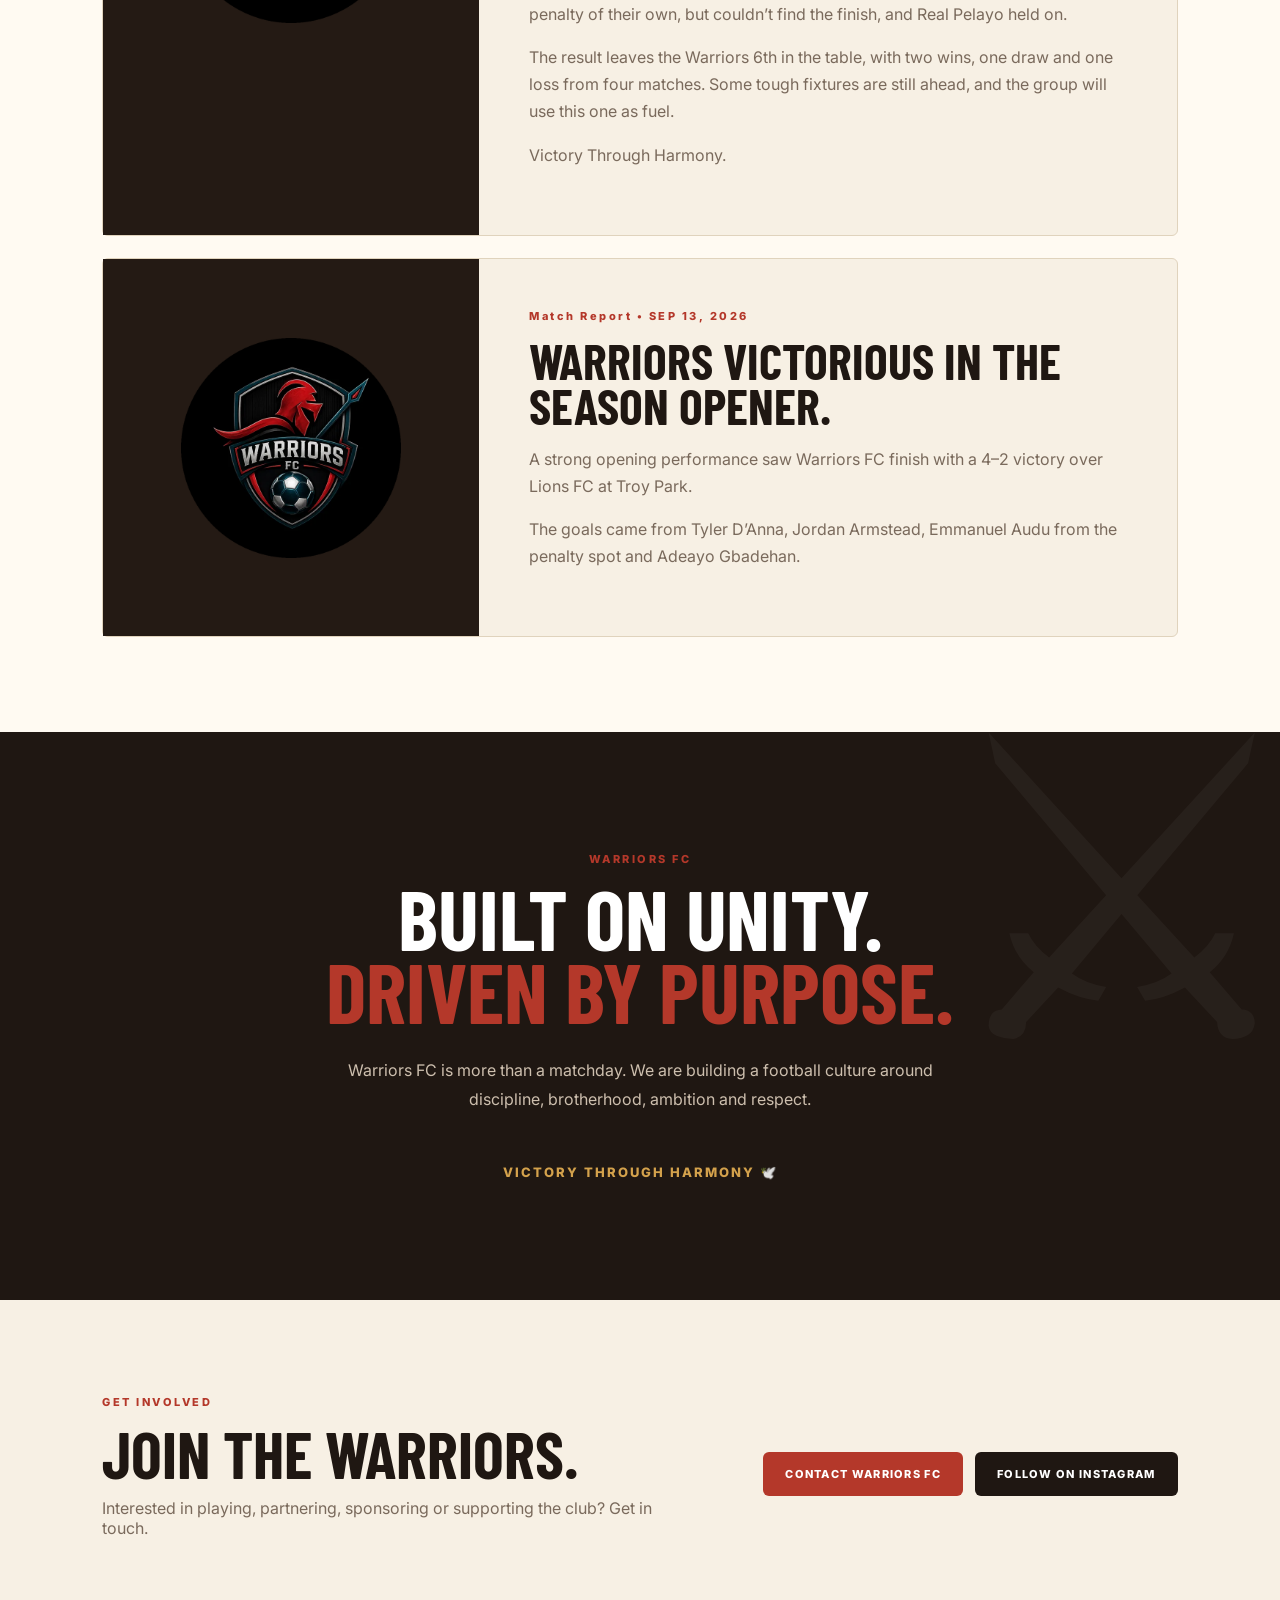
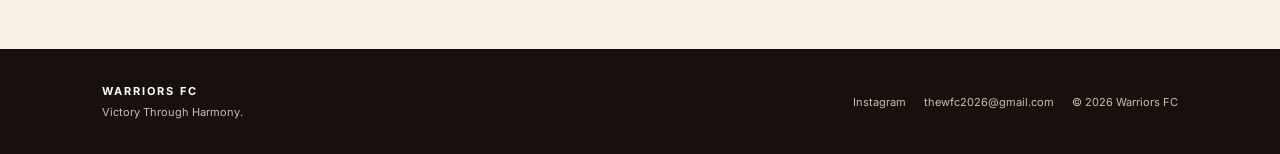
==== commit d65cf7cc: "Remove tagline from hero Co-Authored-By: Claude Opus 5.5 <noreply@anthropic.com> Claude-Session: htt" ====
--- a/index.html
+++ b/index.html
@@ -24,7 +24,6 @@
 <section id="home" class="hero">
   <div class="hero-copy">
     <h1>VICTORY<br><em>THROUGH</em><br>HARMONY.</h1>
-    <p class="lede">One team. One mission. One heartbeat.</p>
     <div class="actions"><a class="button" href="#matches">View Matches</a><a class="text-link" href="#club">Our Story →</a></div>
   </div>
   <div class="hero-mark"><img src="assets/warriors-logo.webp" alt="Warriors FC" width="370" height="370" fetchpriority="high"></div>
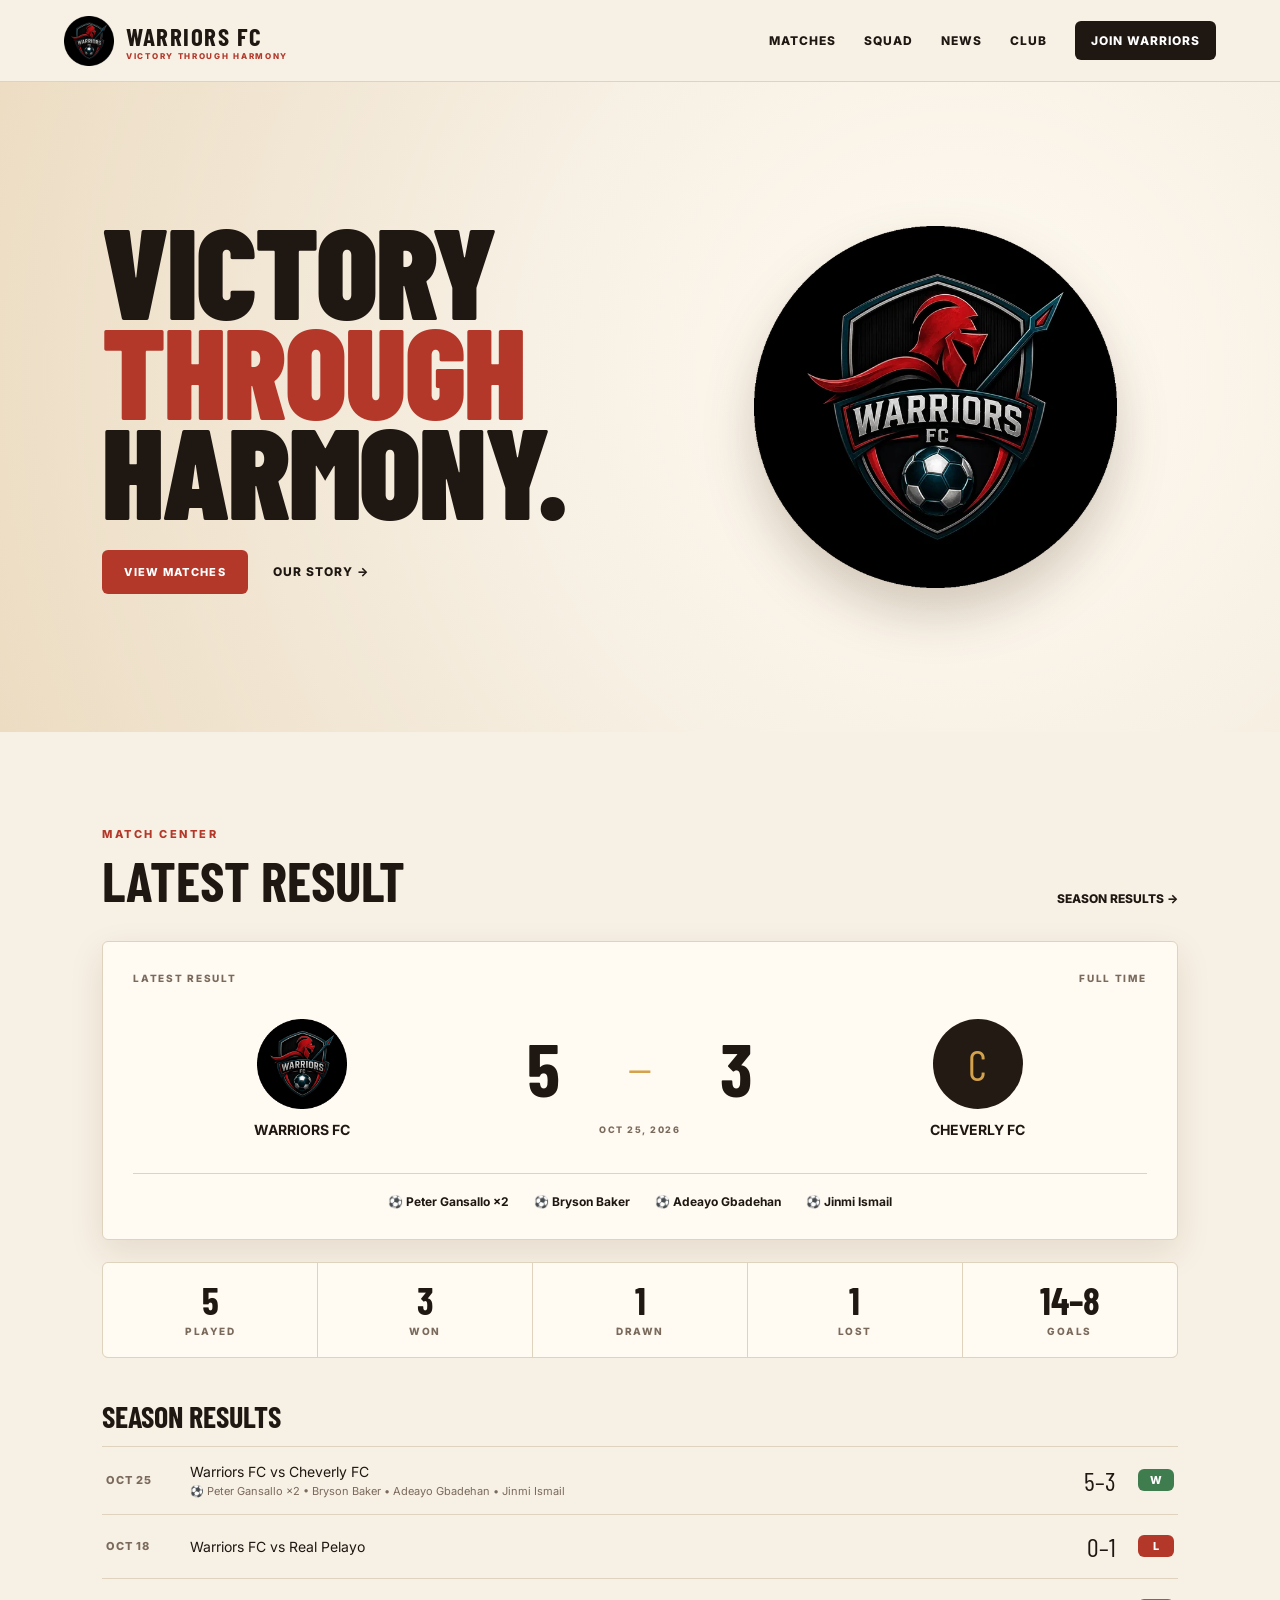
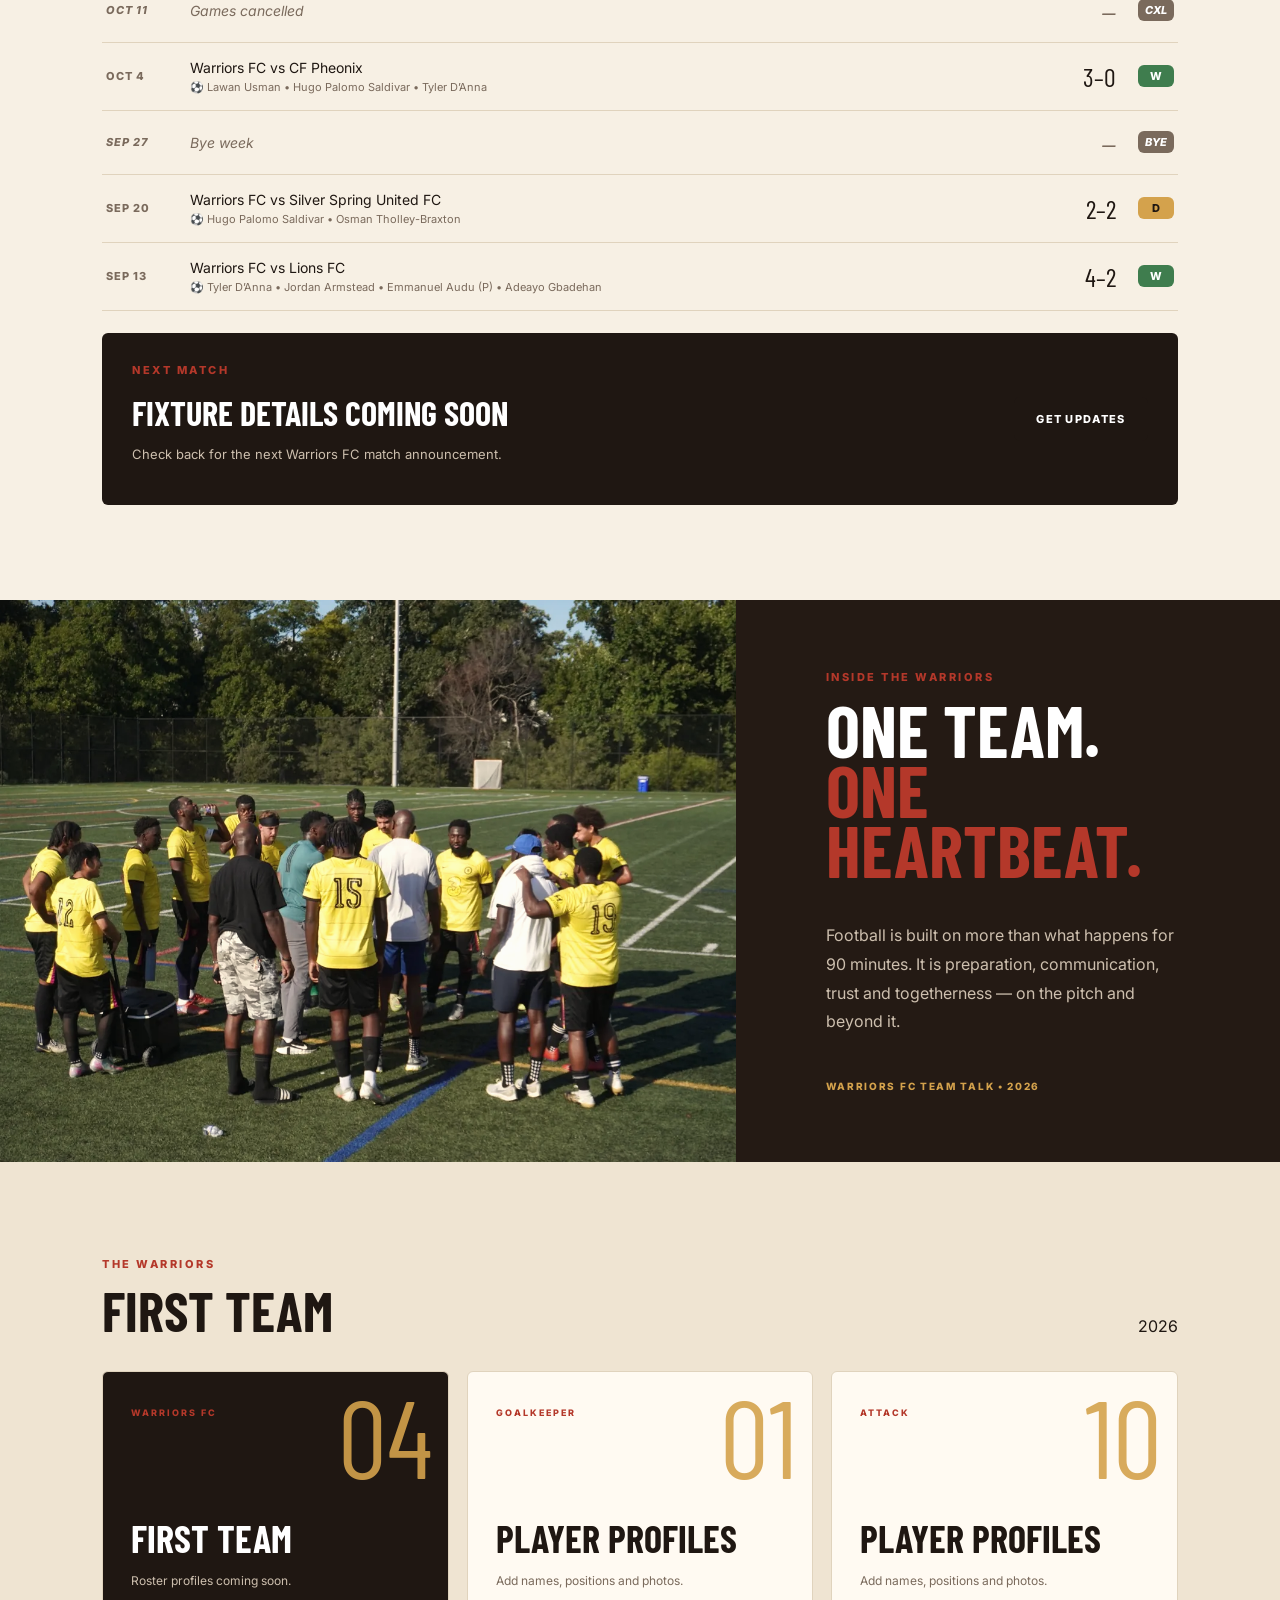
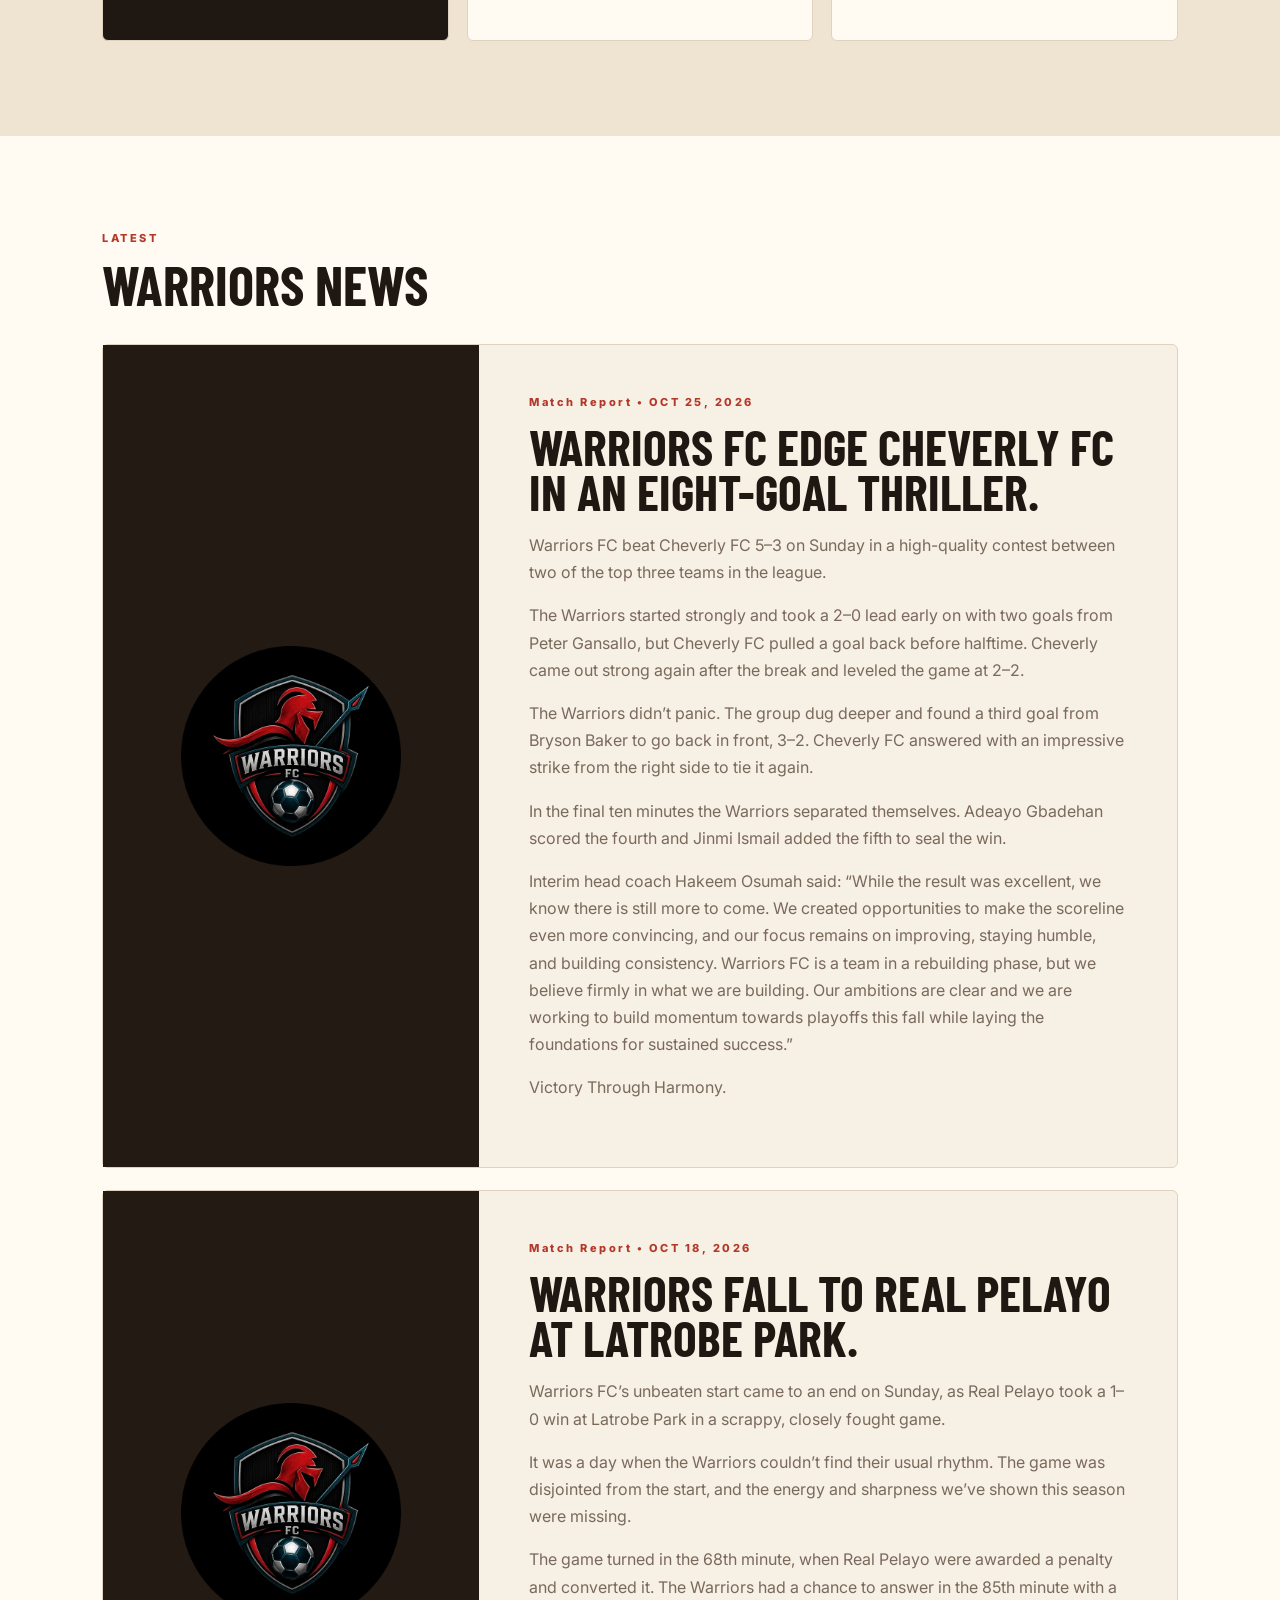
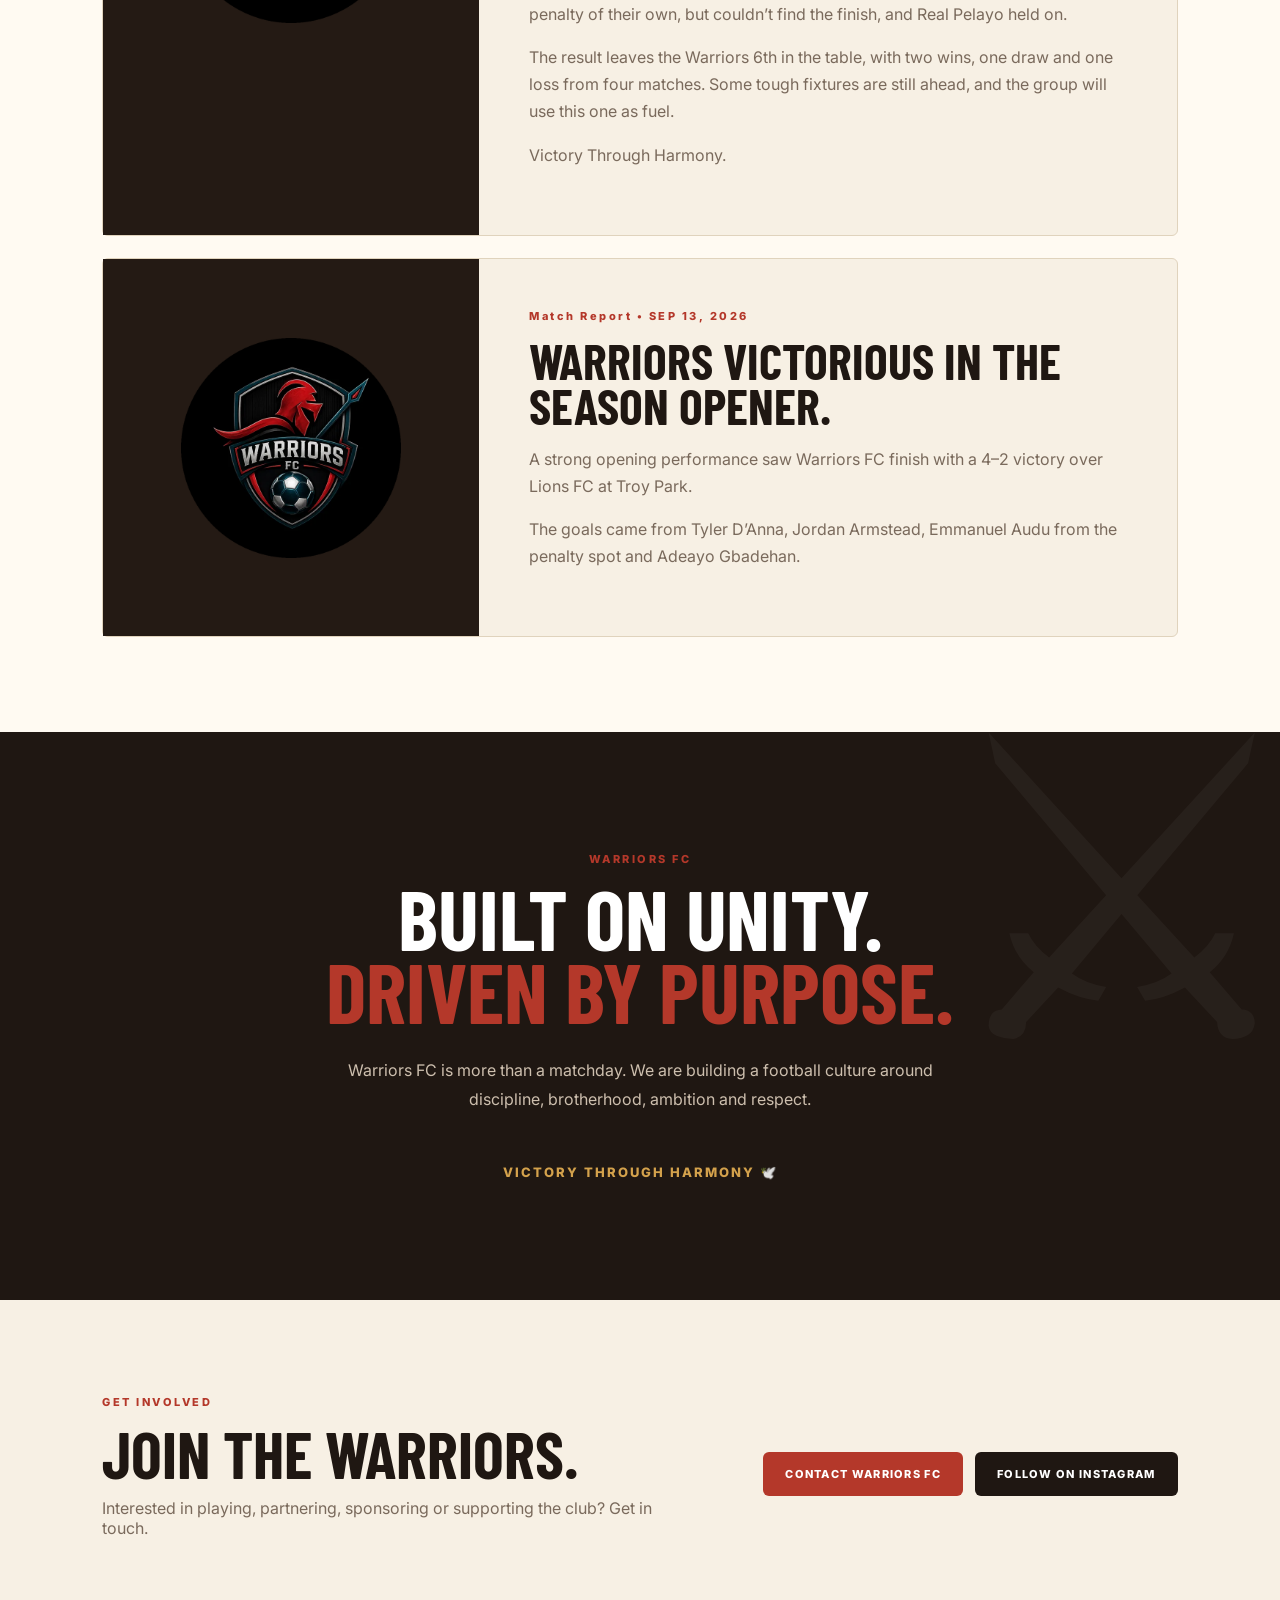
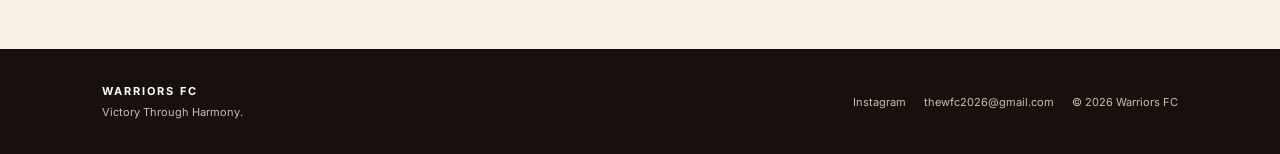
==== commit f460e40b: "Bust stylesheet cache Co-Authored-By: Claude Opus 5.5 <noreply@anthropic.com> Claude-Session: https:" ====
--- a/index.html
+++ b/index.html
@@ -6,7 +6,7 @@
   <meta name="description" content="Warriors FC — Victory Through Harmony. Maryland Major Soccer League, 2026 season.">
   <title>Warriors FC | Victory Through Harmony</title>
   <link rel="icon" type="image/png" href="assets/favicon.png">
-  <link rel="stylesheet" href="styles.css?v=20261026">
+  <link rel="stylesheet" href="styles.css?v=20261026b">
 </head>
 <body>
 <header class="site-header">
--- a/styles.css
+++ b/styles.css
@@ -20,6 +20,7 @@
 .hero h1 em,.manifesto em{font-style:normal;color:var(--red)}
 .lede{font-size:18px;color:var(--muted);margin:30px 0}
 .actions{display:flex;align-items:center;gap:25px}
+.hero .actions{margin-top:30px}
 .button{display:inline-block;background:var(--red);color:white;padding:15px 22px;text-transform:uppercase;font-size:11px;font-weight:800;letter-spacing:1.3px}
 .button.dark{background:var(--ink)}
 .text-link{font-size:12px;font-weight:800;text-transform:uppercase;letter-spacing:1px}
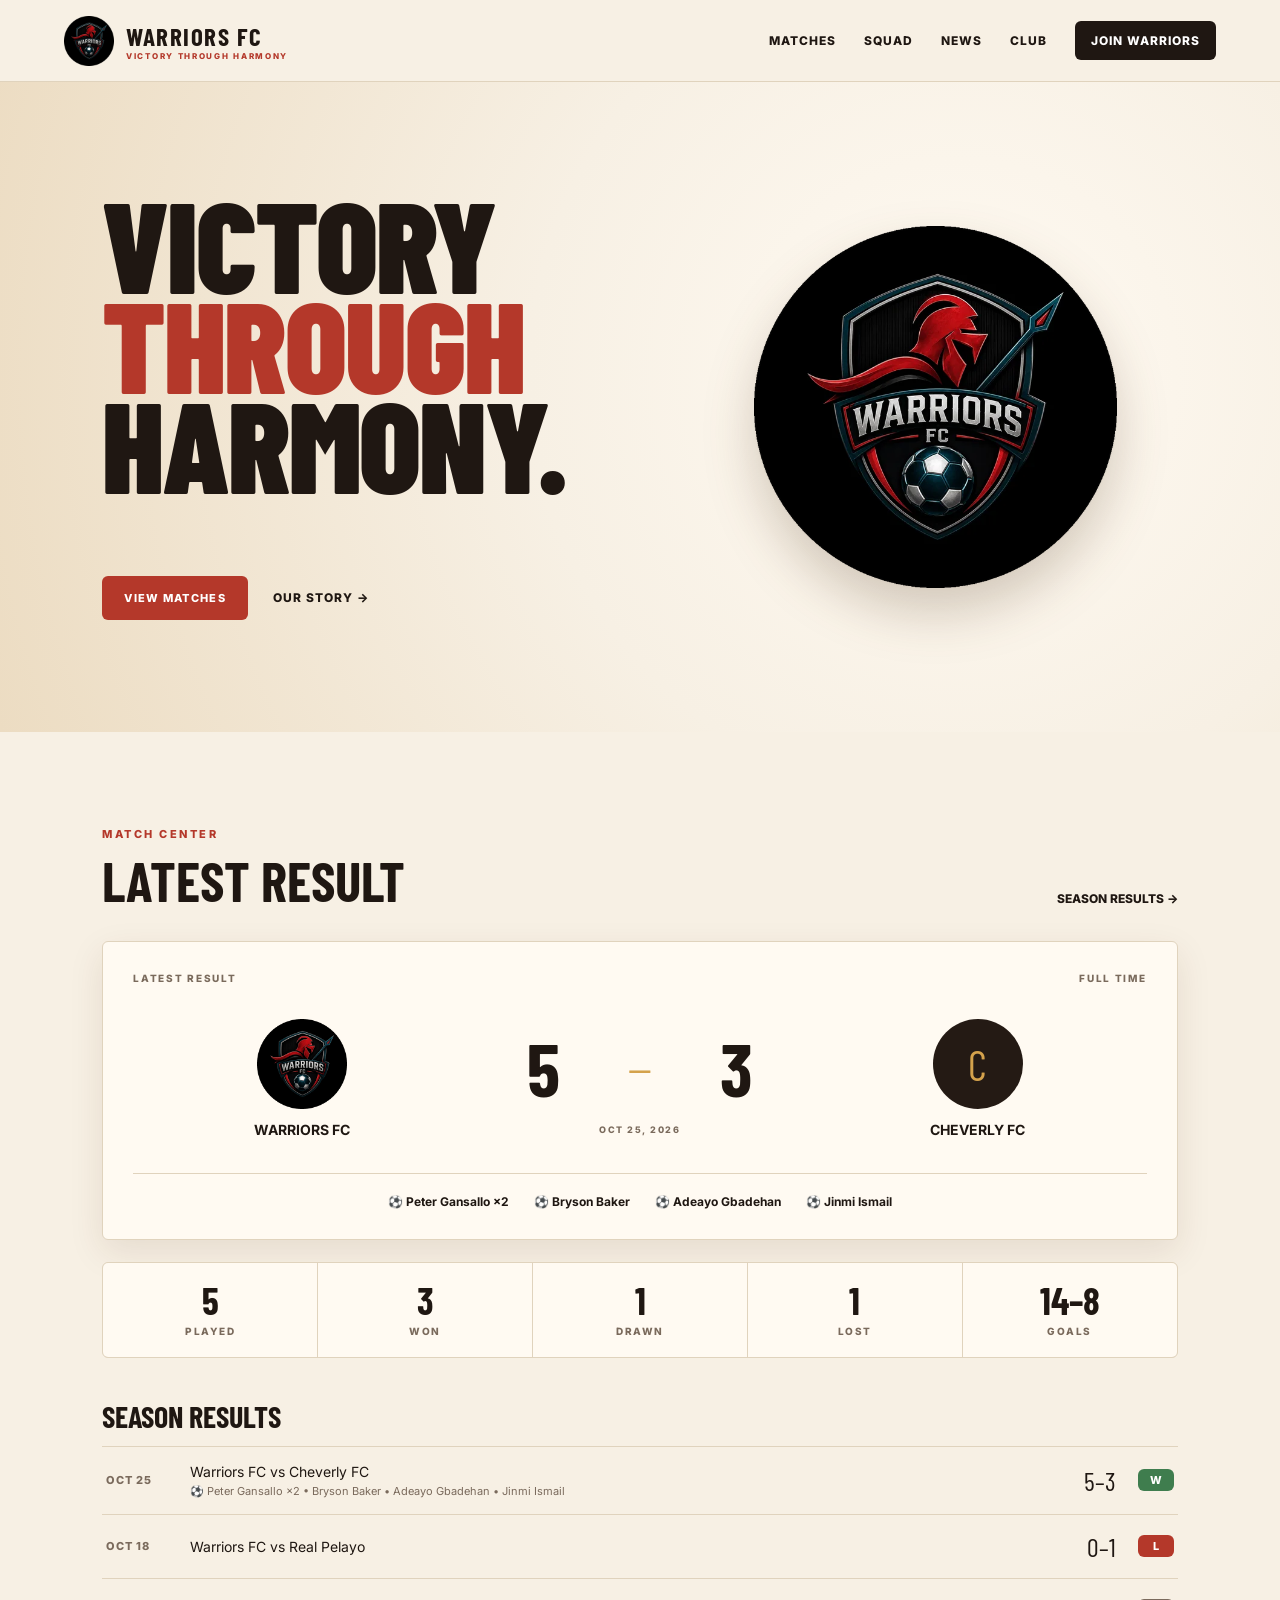
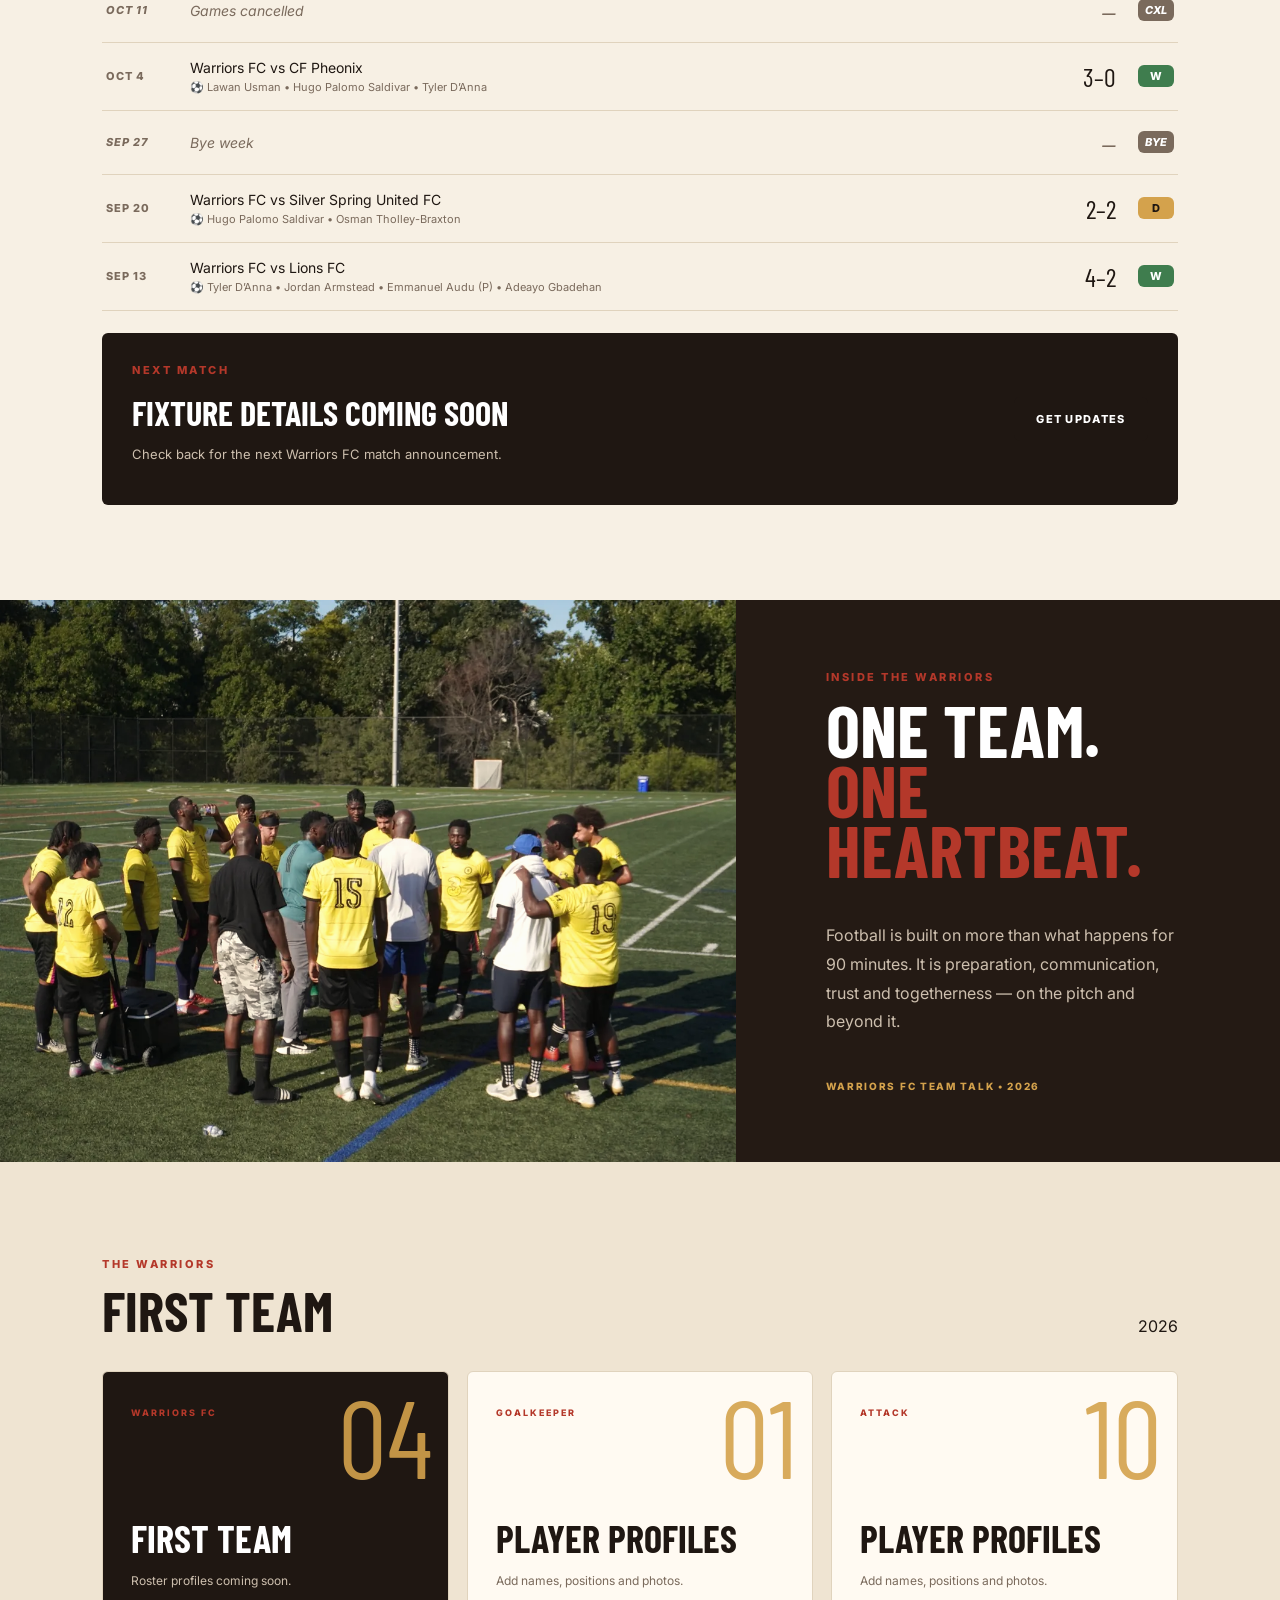
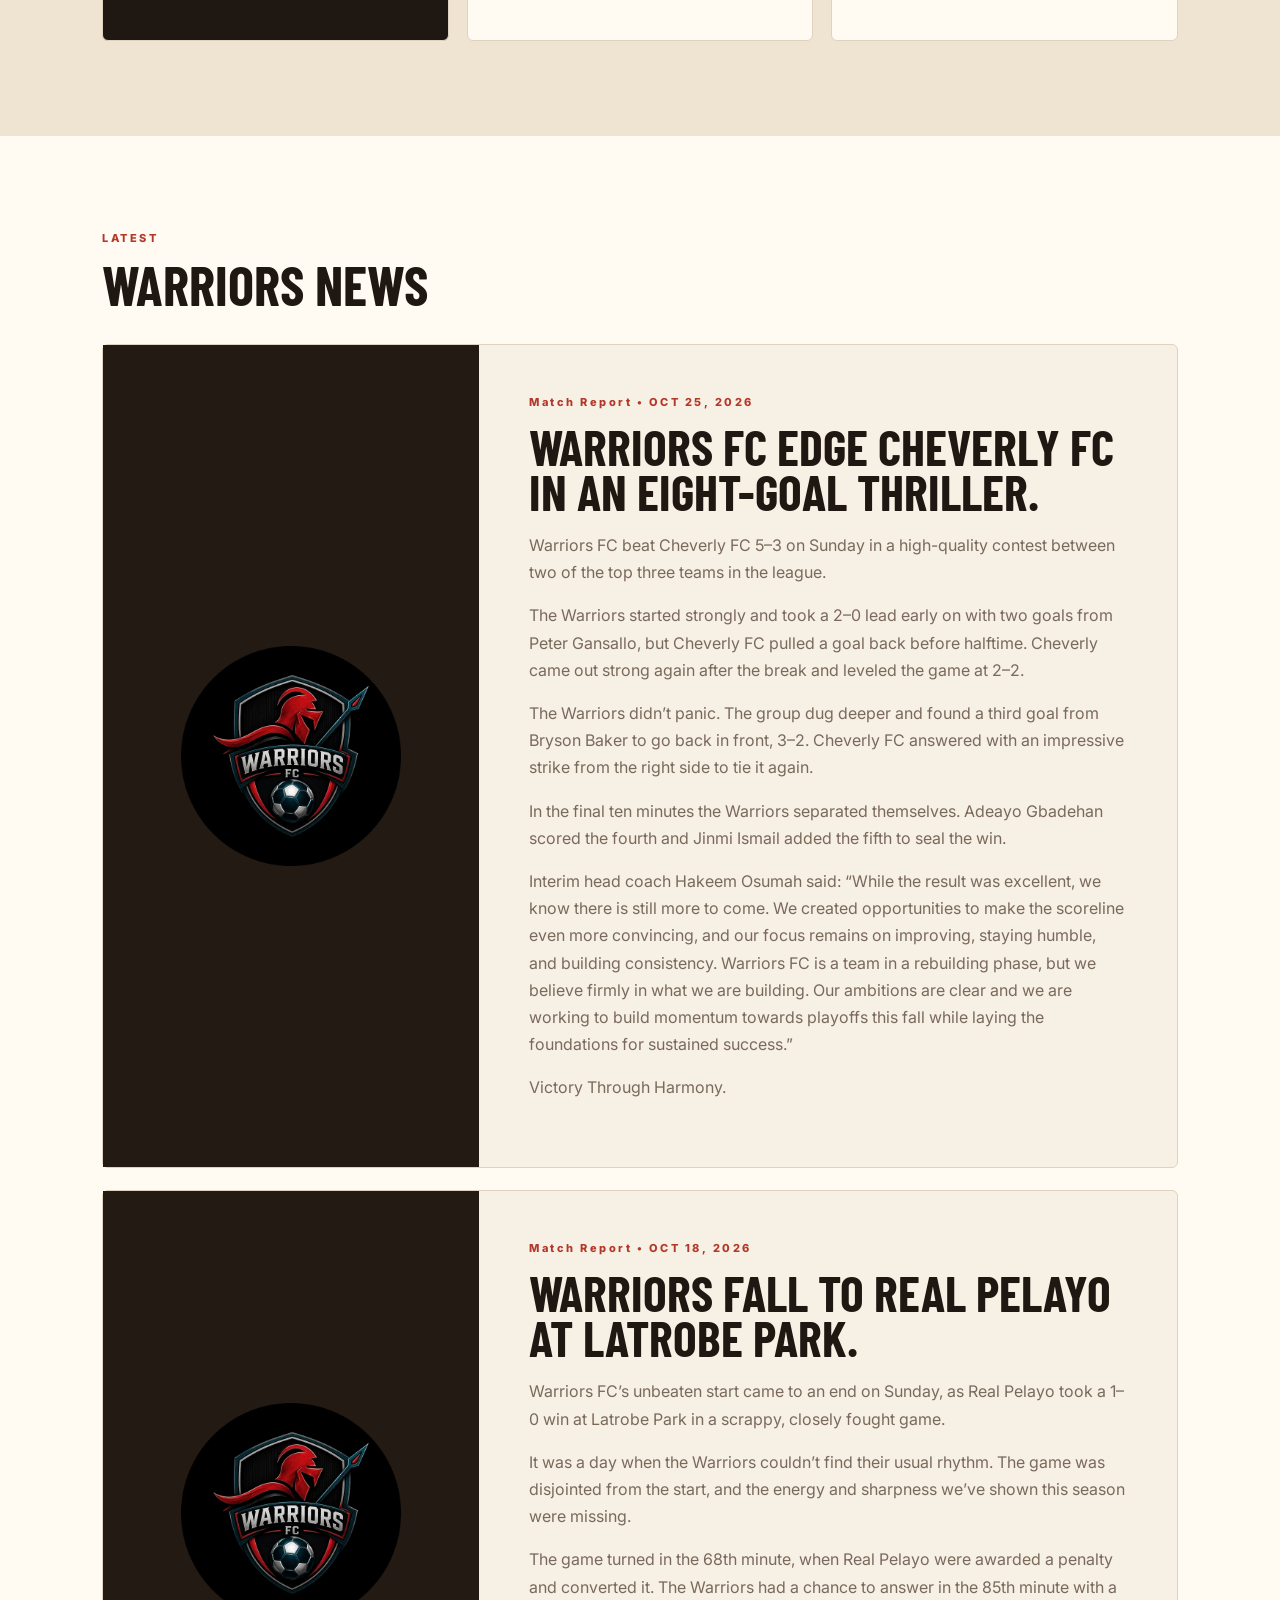
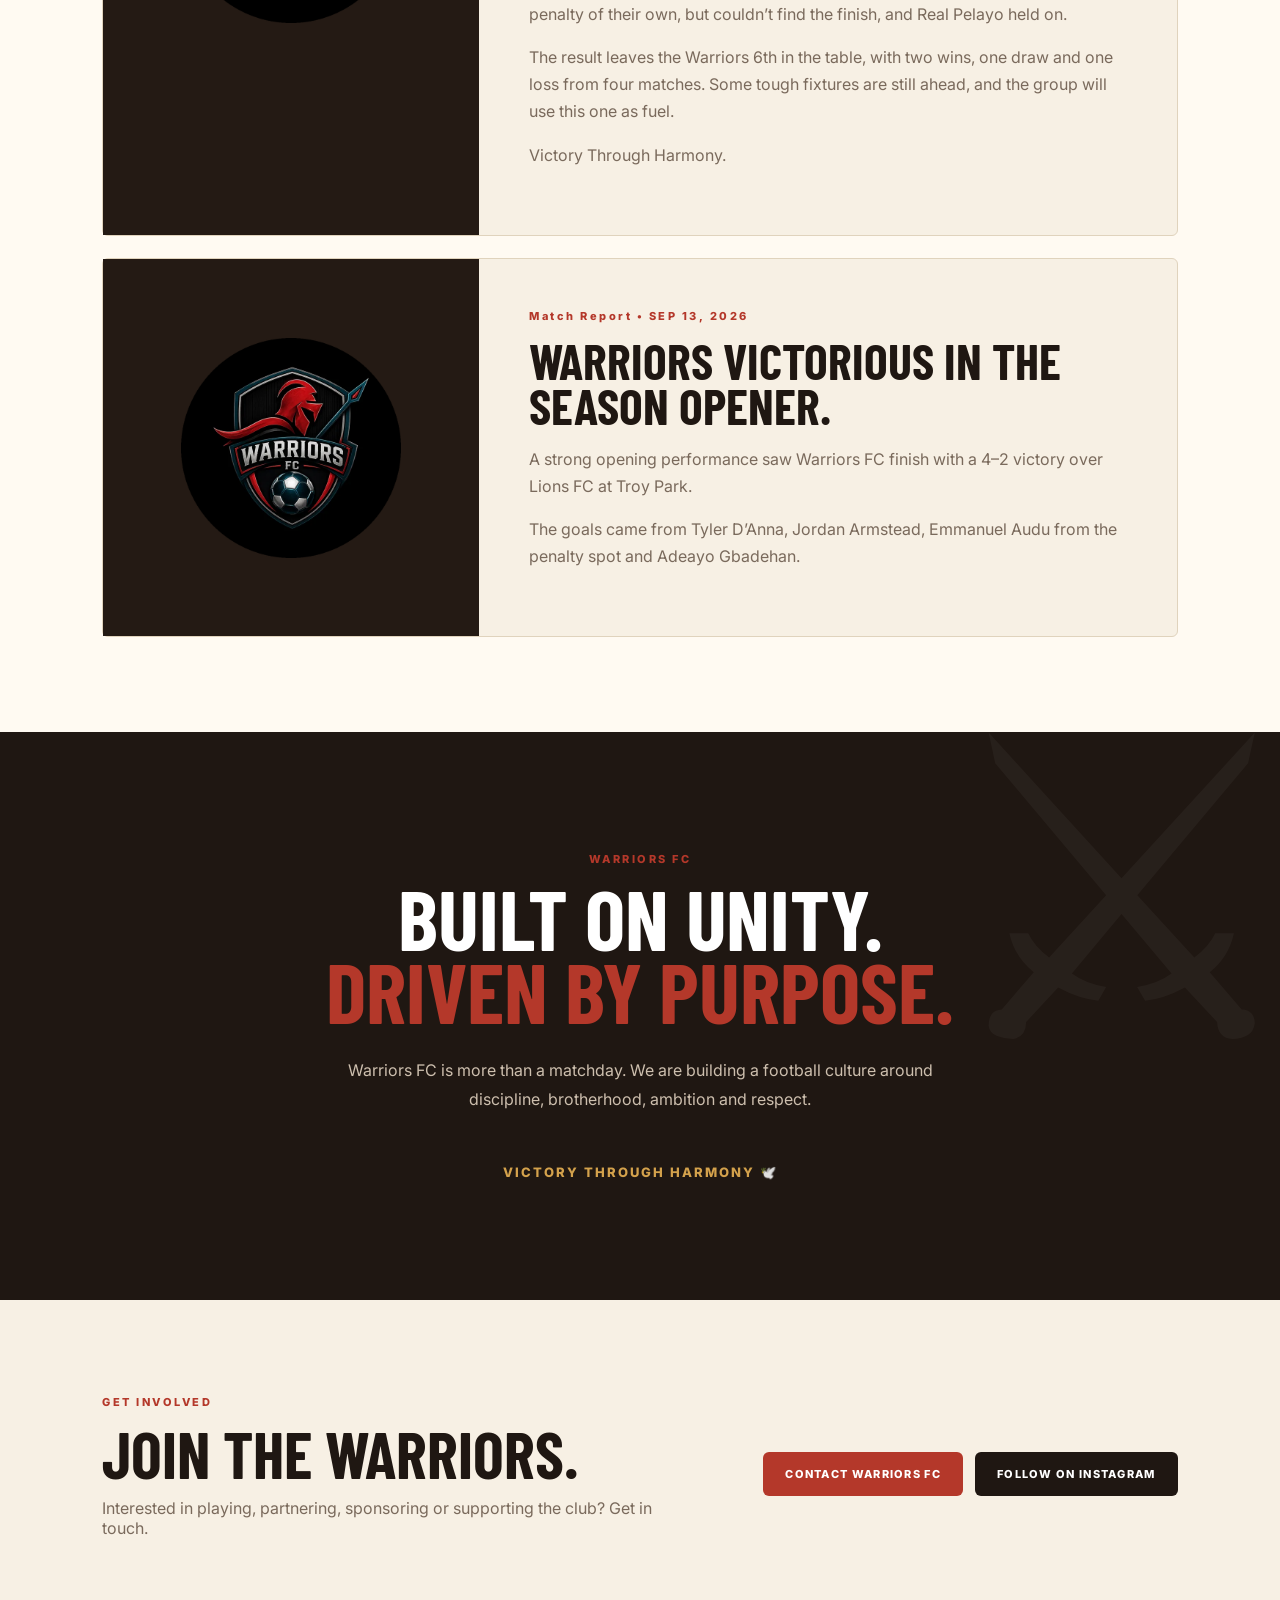
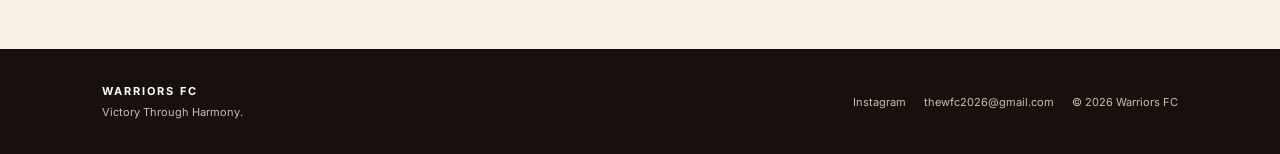
==== commit cdb948f2: "Restore full hero spacing above buttons Co-Authored-By: Claude Opus 5.5 <noreply@anthropic.com> Clau" ====
--- a/index.html
+++ b/index.html
@@ -6,7 +6,7 @@
   <meta name="description" content="Warriors FC — Victory Through Harmony. Maryland Major Soccer League, 2026 season.">
   <title>Warriors FC | Victory Through Harmony</title>
   <link rel="icon" type="image/png" href="assets/favicon.png">
-  <link rel="stylesheet" href="styles.css?v=20261026b">
+  <link rel="stylesheet" href="styles.css?v=20261026c">
 </head>
 <body>
 <header class="site-header">
--- a/styles.css
+++ b/styles.css
@@ -20,7 +20,7 @@
 .hero h1 em,.manifesto em{font-style:normal;color:var(--red)}
 .lede{font-size:18px;color:var(--muted);margin:30px 0}
 .actions{display:flex;align-items:center;gap:25px}
-.hero .actions{margin-top:30px}
+.hero .actions{margin-top:82px}
 .button{display:inline-block;background:var(--red);color:white;padding:15px 22px;text-transform:uppercase;font-size:11px;font-weight:800;letter-spacing:1.3px}
 .button.dark{background:var(--ink)}
 .text-link{font-size:12px;font-weight:800;text-transform:uppercase;letter-spacing:1px}
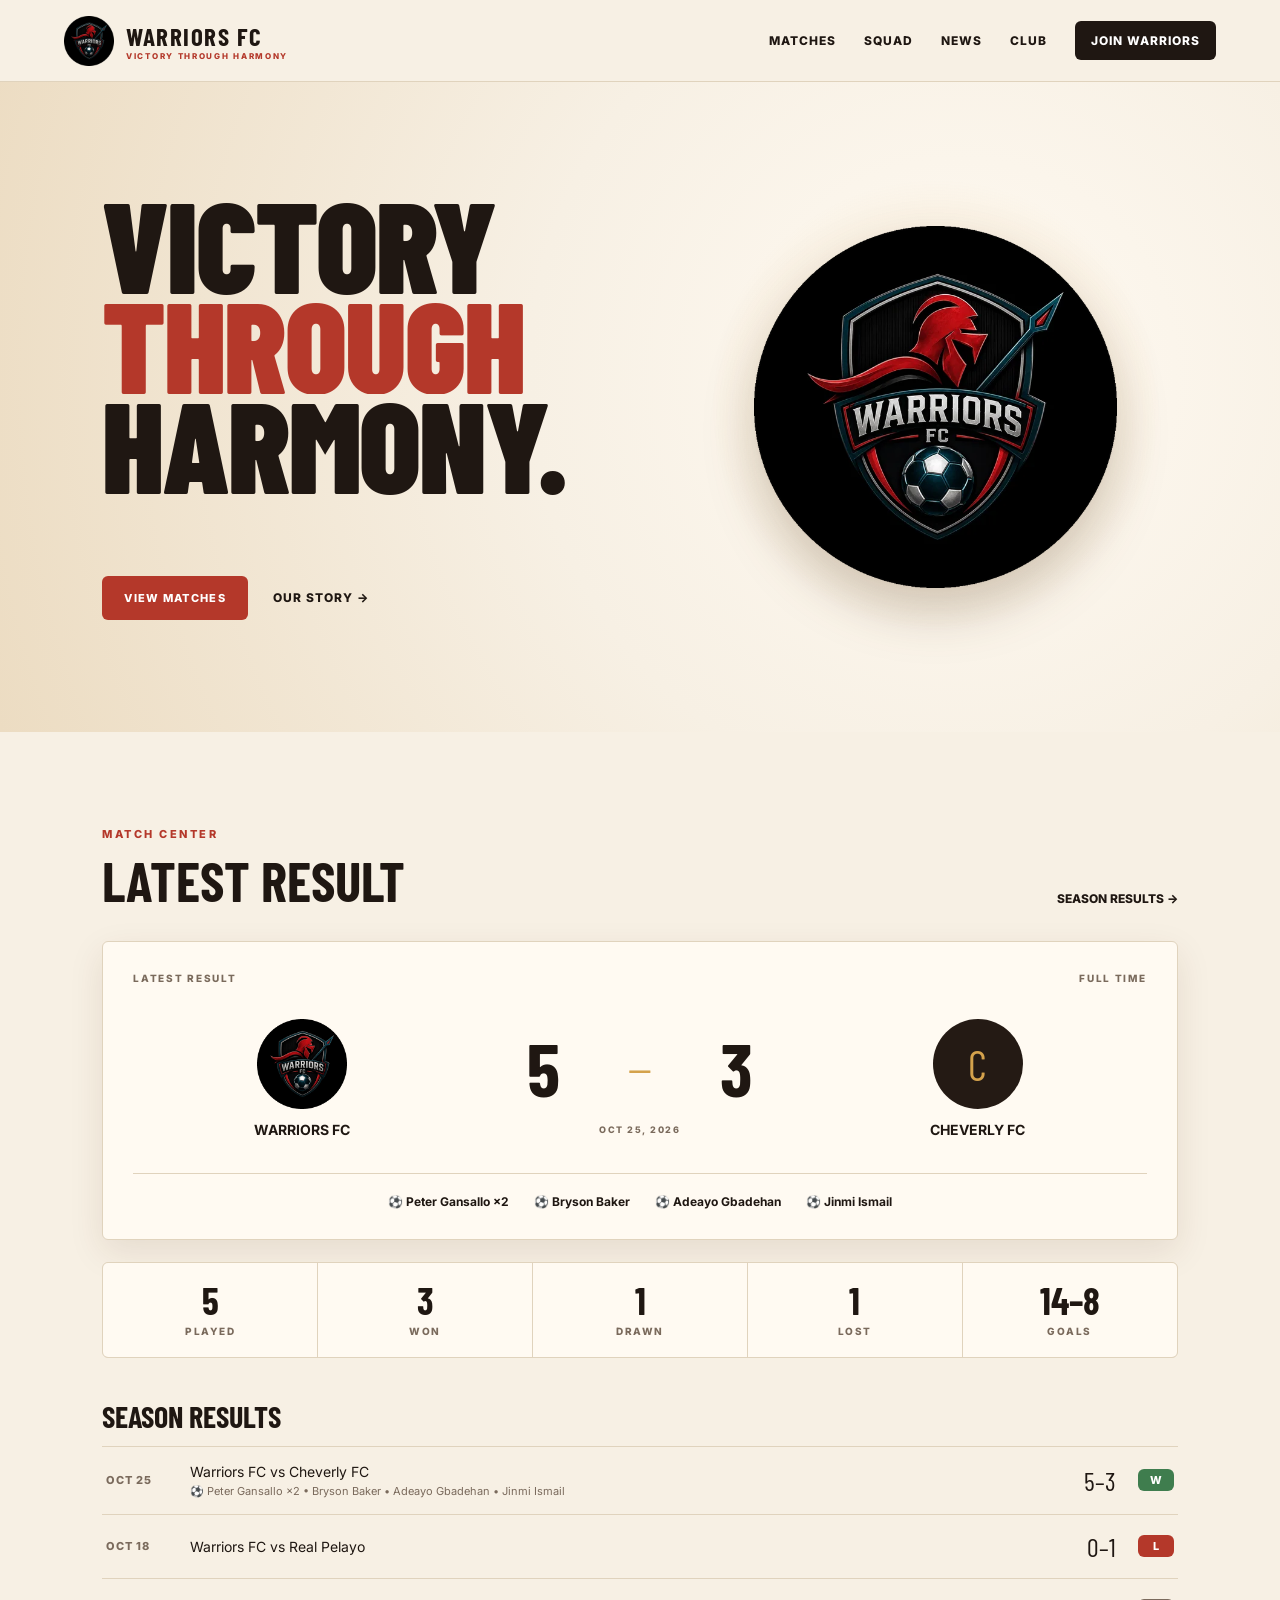
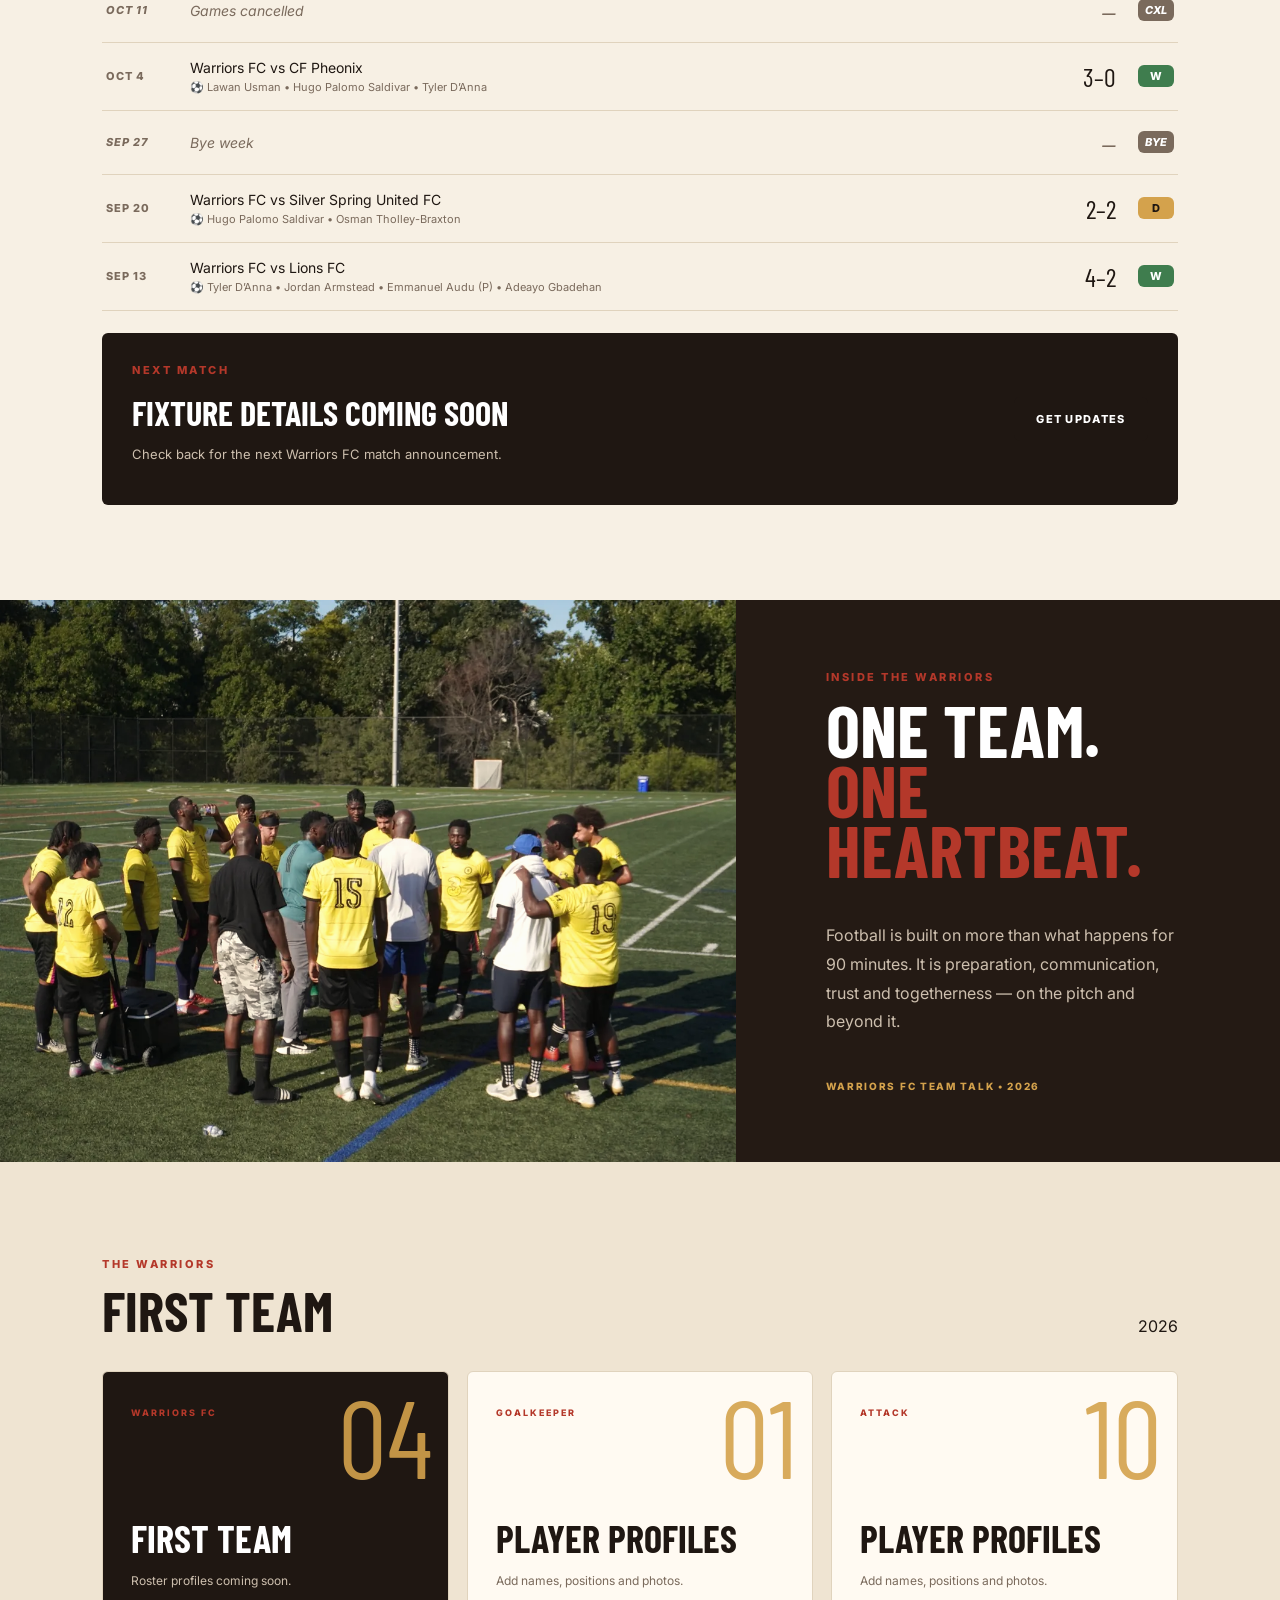
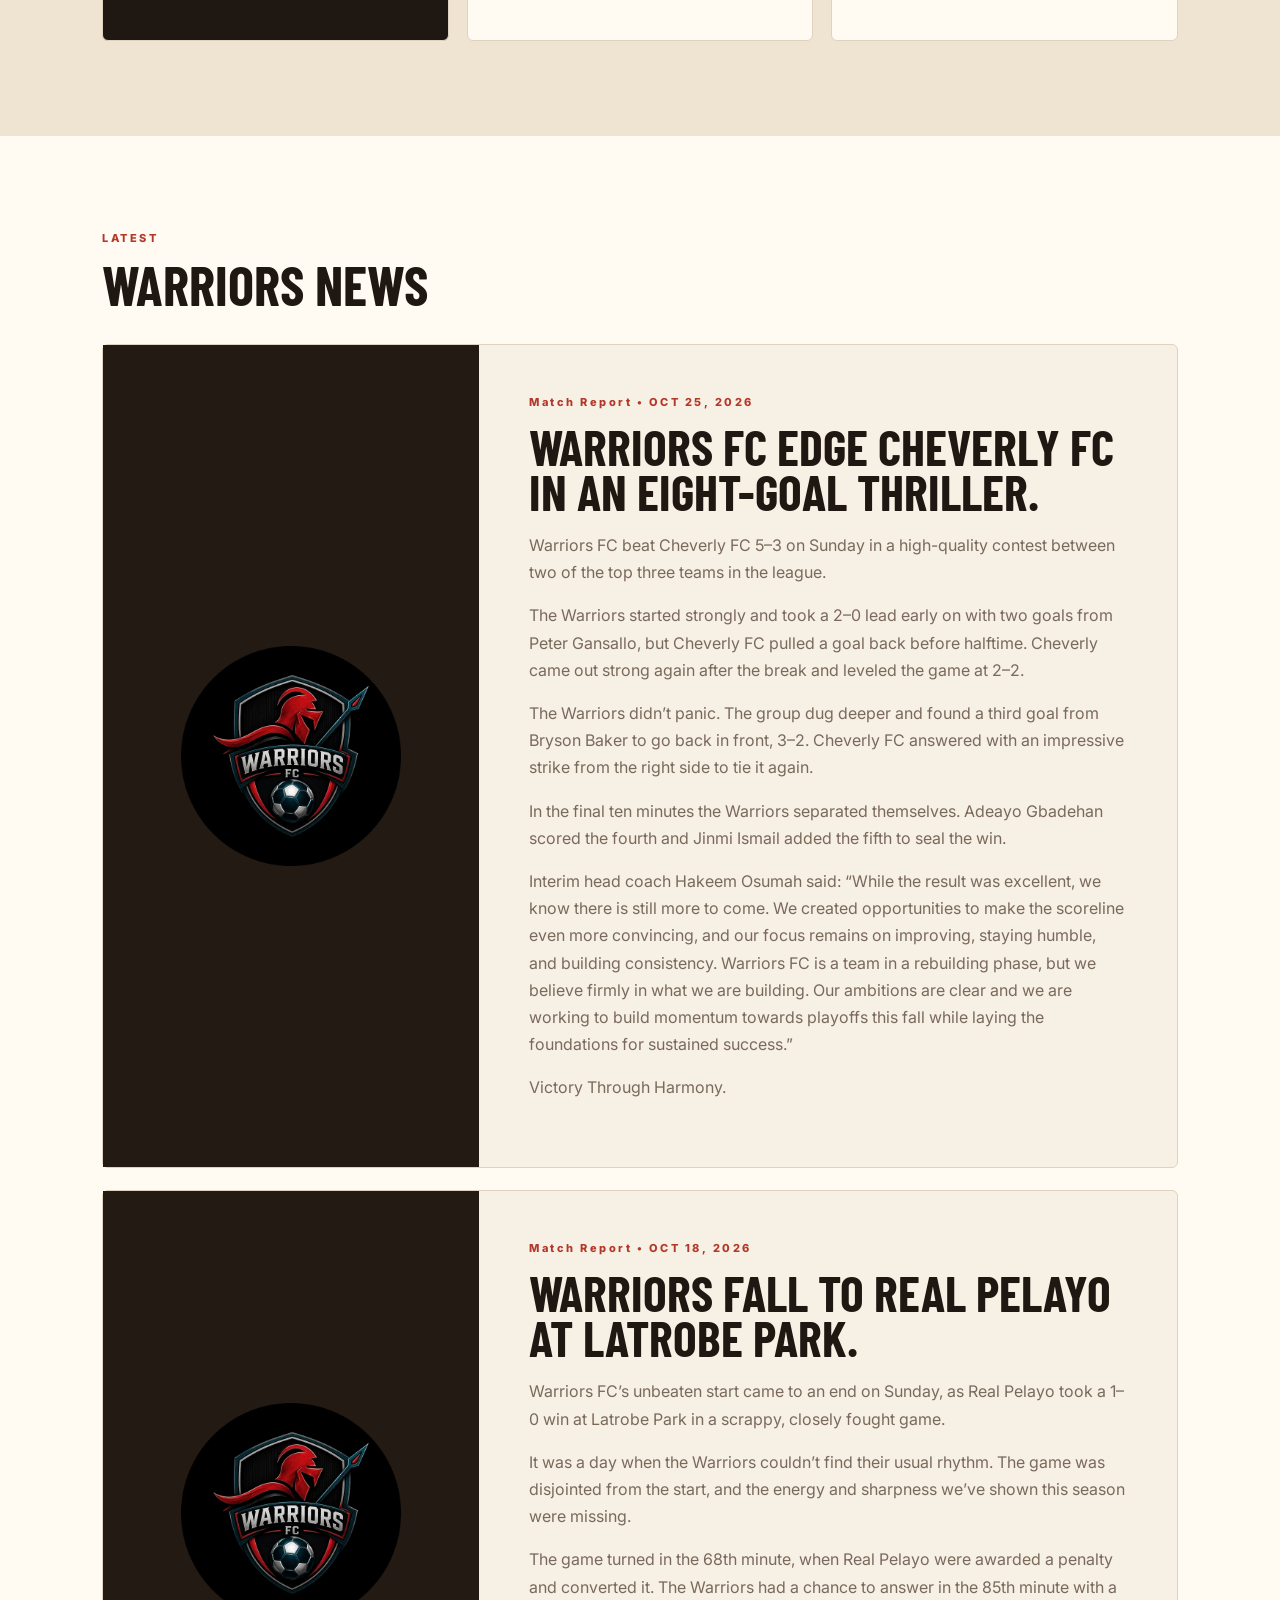
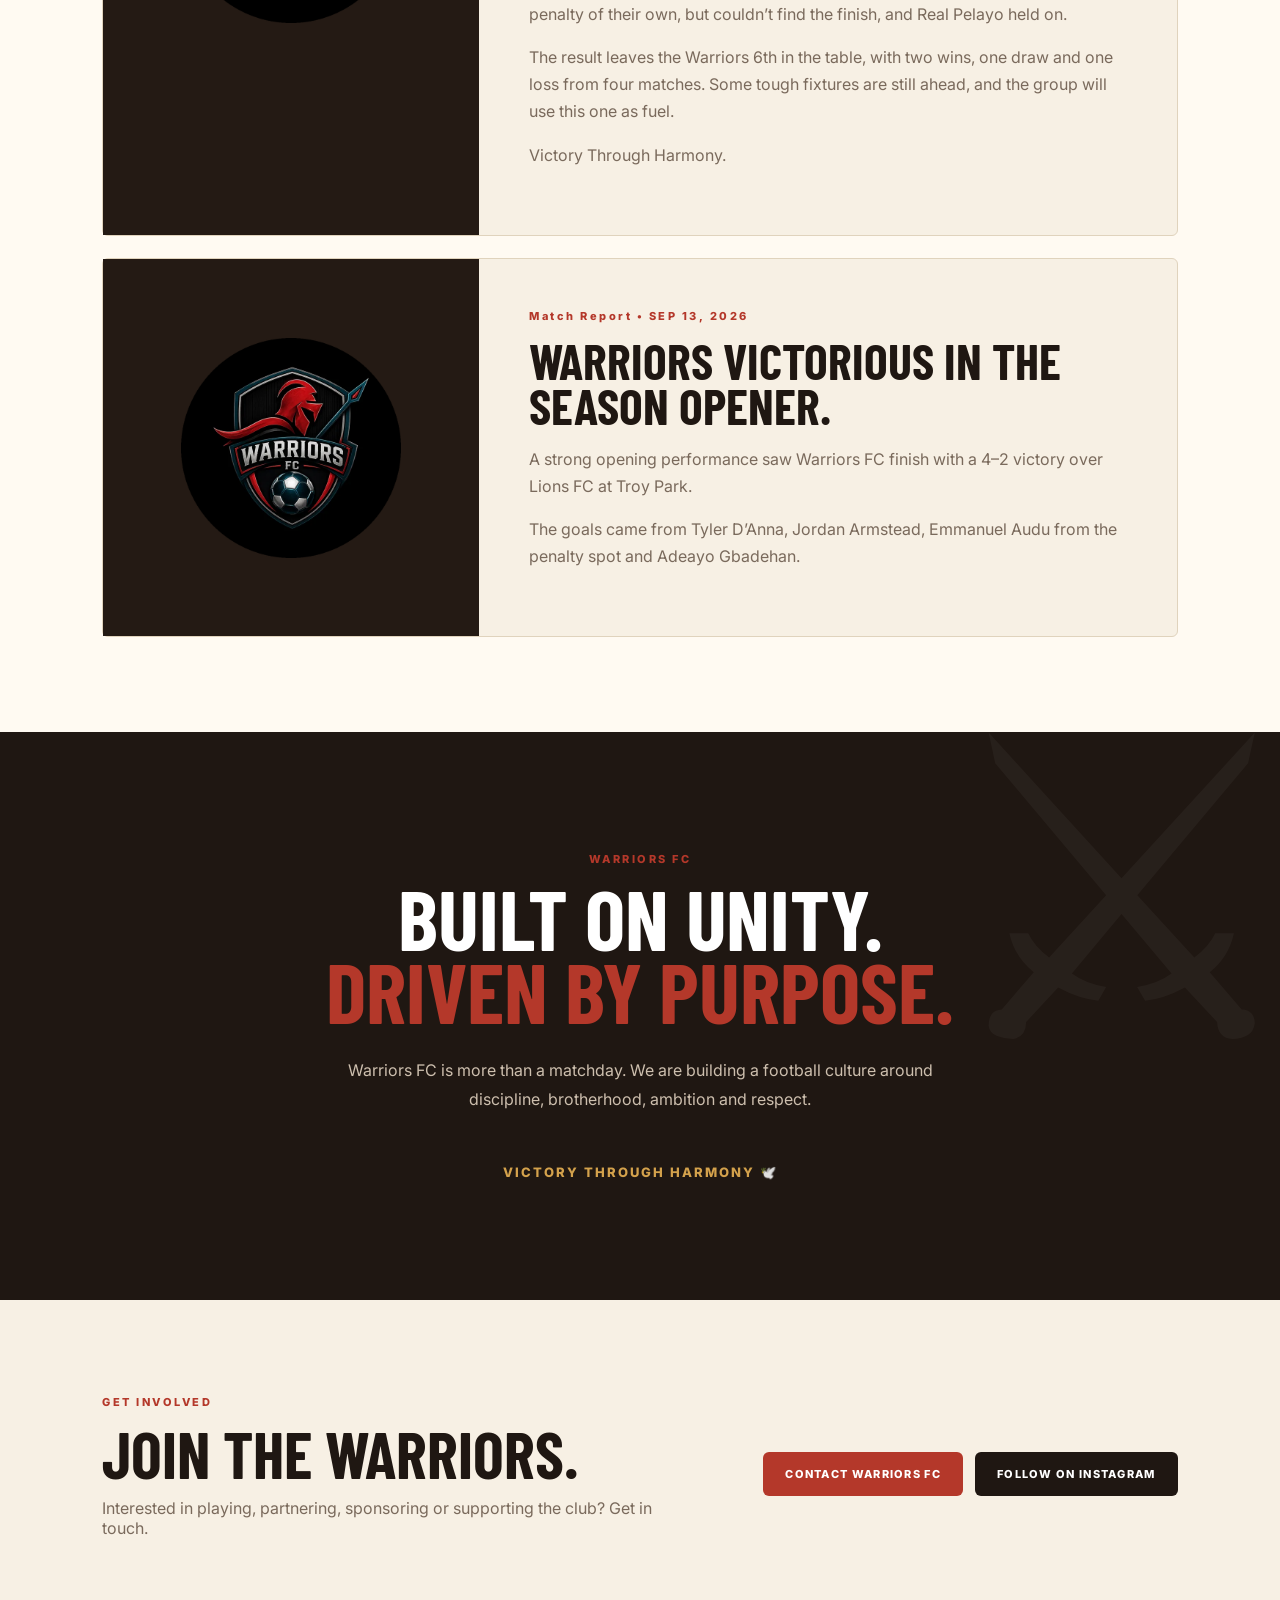
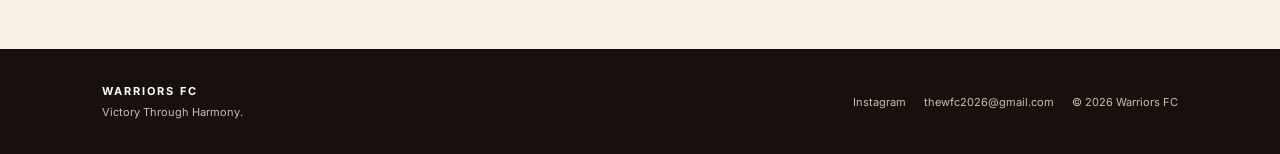
==== commit 44f71def: "Animate hero: word reveal, red sweep, crest entrance and float Co-Authored-By: Claude Opus 5.5 <nore" ====
--- a/index.html
+++ b/index.html
@@ -6,7 +6,7 @@
   <meta name="description" content="Warriors FC — Victory Through Harmony. Maryland Major Soccer League, 2026 season.">
   <title>Warriors FC | Victory Through Harmony</title>
   <link rel="icon" type="image/png" href="assets/favicon.png">
-  <link rel="stylesheet" href="styles.css?v=20261026c">
+  <link rel="stylesheet" href="styles.css?v=20261026d">
 </head>
 <body>
 <header class="site-header">
@@ -23,7 +23,7 @@
 <main>
 <section id="home" class="hero">
   <div class="hero-copy">
-    <h1>VICTORY<br><em>THROUGH</em><br>HARMONY.</h1>
+    <h1><span class="hw hw1">VICTORY</span> <em class="hw hw2">THROUGH</em> <span class="hw hw3">HARMONY.</span></h1>
     <div class="actions"><a class="button" href="#matches">View Matches</a><a class="text-link" href="#club">Our Story →</a></div>
   </div>
   <div class="hero-mark"><img src="assets/warriors-logo.webp" alt="Warriors FC" width="370" height="370" fetchpriority="high"></div>
--- a/styles.css
+++ b/styles.css
@@ -142,3 +142,23 @@
 /* news list spacing */
 #news-list{display:grid;gap:22px}
 .res-vs small{display:block;margin-top:4px;font-size:11px;color:var(--muted)}
+
+/* Hero animation */
+.hero h1 .hw{display:block}
+.hero h1 em.hw{width:fit-content}
+.hero-mark::before{content:"";position:absolute;width:min(470px,95%);aspect-ratio:1;border-radius:50%;background:radial-gradient(circle,rgba(180,56,42,.22) 0,rgba(212,162,76,.12) 40%,transparent 70%);z-index:1;pointer-events:none}
+@media (prefers-reduced-motion:no-preference){
+.hero h1 .hw{animation:hw-rise .8s cubic-bezier(.2,.7,.2,1) both}
+.hero h1 .hw1{animation-delay:.1s}
+.hero h1 .hw2{animation:hw-rise .8s cubic-bezier(.2,.7,.2,1) .25s both,hw-sweep .7s ease-in-out .9s both;background:linear-gradient(90deg,var(--red) 0 50%,var(--ink) 50% 100%);background-size:200% 100%;-webkit-background-clip:text;background-clip:text;color:transparent}
+.hero h1 .hw3{animation-delay:.4s}
+.hero-mark{animation:crest-in 1s cubic-bezier(.2,.7,.2,1) .5s both}
+.hero-mark::before{animation:glow-in 1.4s ease-out .7s both}
+.hero-mark img{animation:crest-float 6s ease-in-out 1.6s infinite alternate}
+.hero .actions{animation:hw-rise .7s cubic-bezier(.2,.7,.2,1) 1.1s both}
+}
+@keyframes hw-rise{from{opacity:0;transform:translateY(40px)}to{opacity:1;transform:none}}
+@keyframes hw-sweep{from{background-position:100% 0}to{background-position:0 0}}
+@keyframes crest-in{from{opacity:0;transform:scale(.85)}to{opacity:1;transform:none}}
+@keyframes glow-in{from{opacity:0;transform:scale(.7)}to{opacity:1;transform:none}}
+@keyframes crest-float{from{transform:translateY(0)}to{transform:translateY(-10px)}}
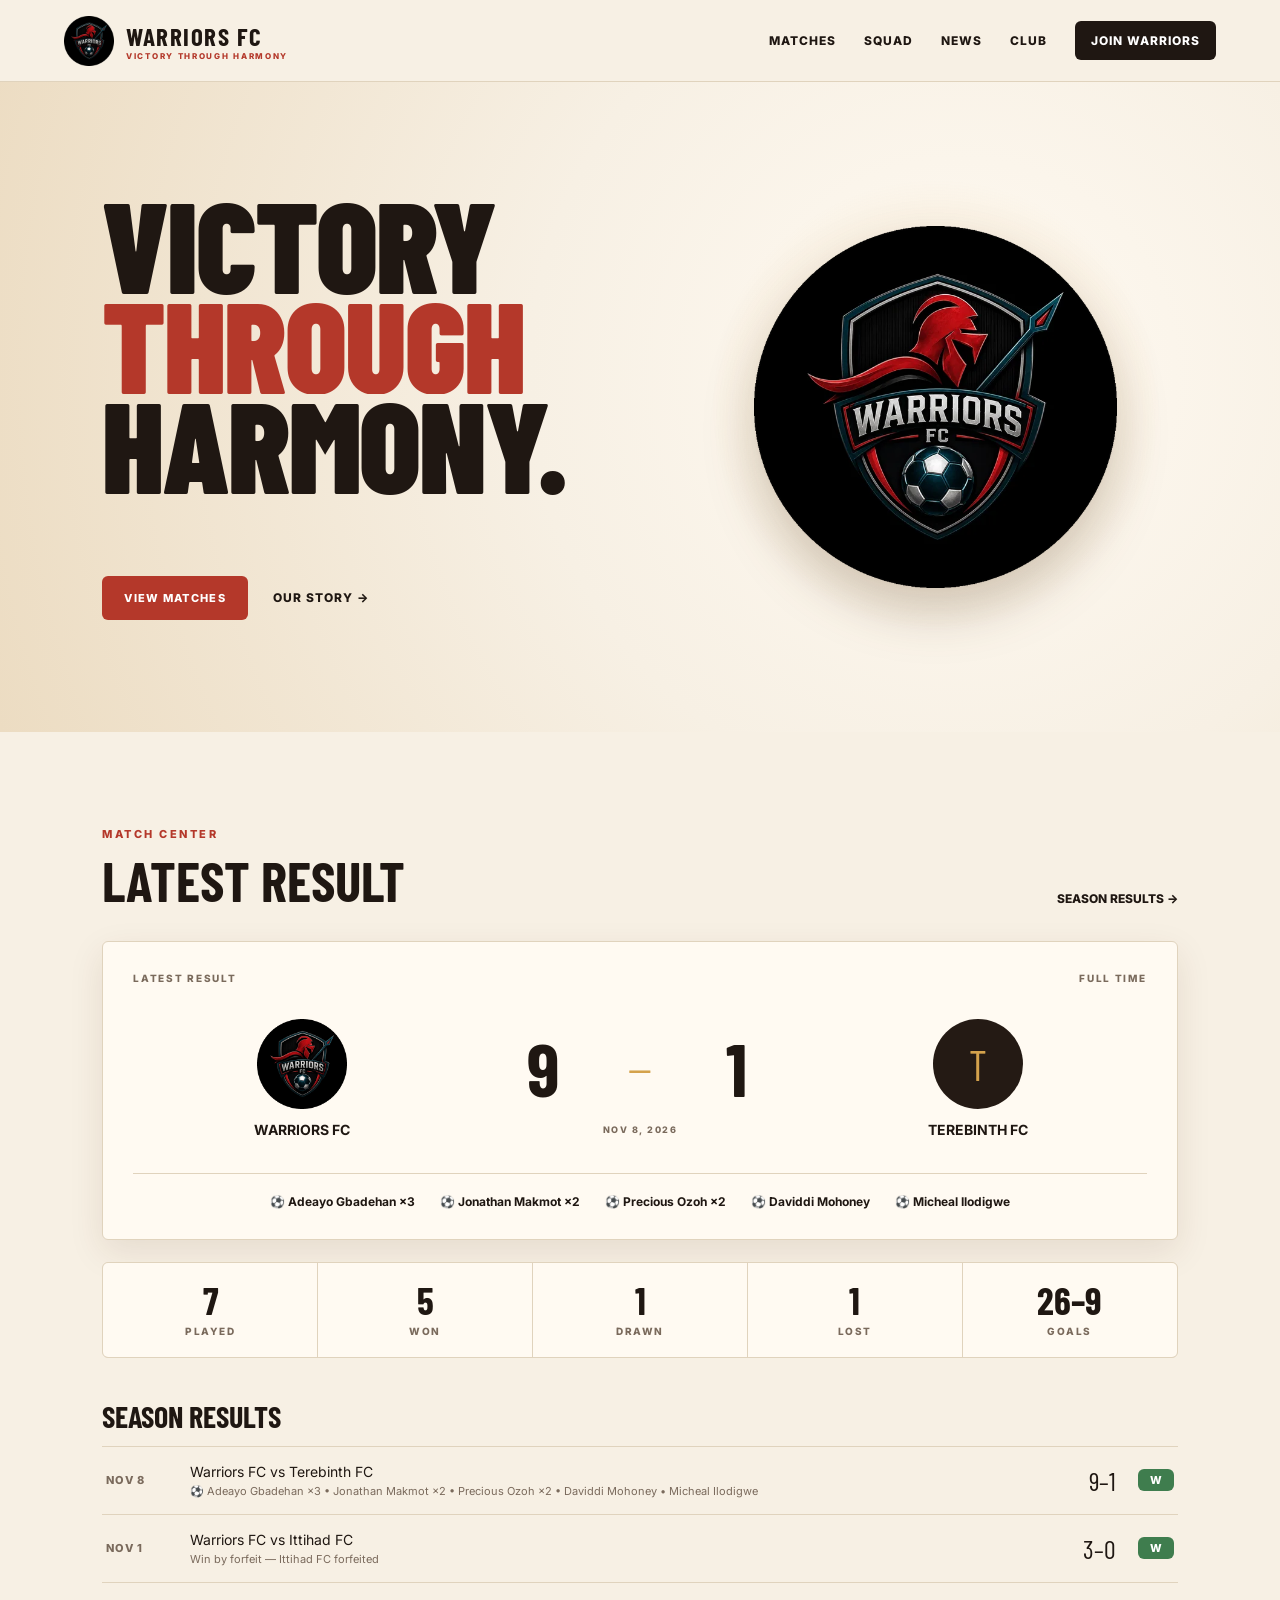
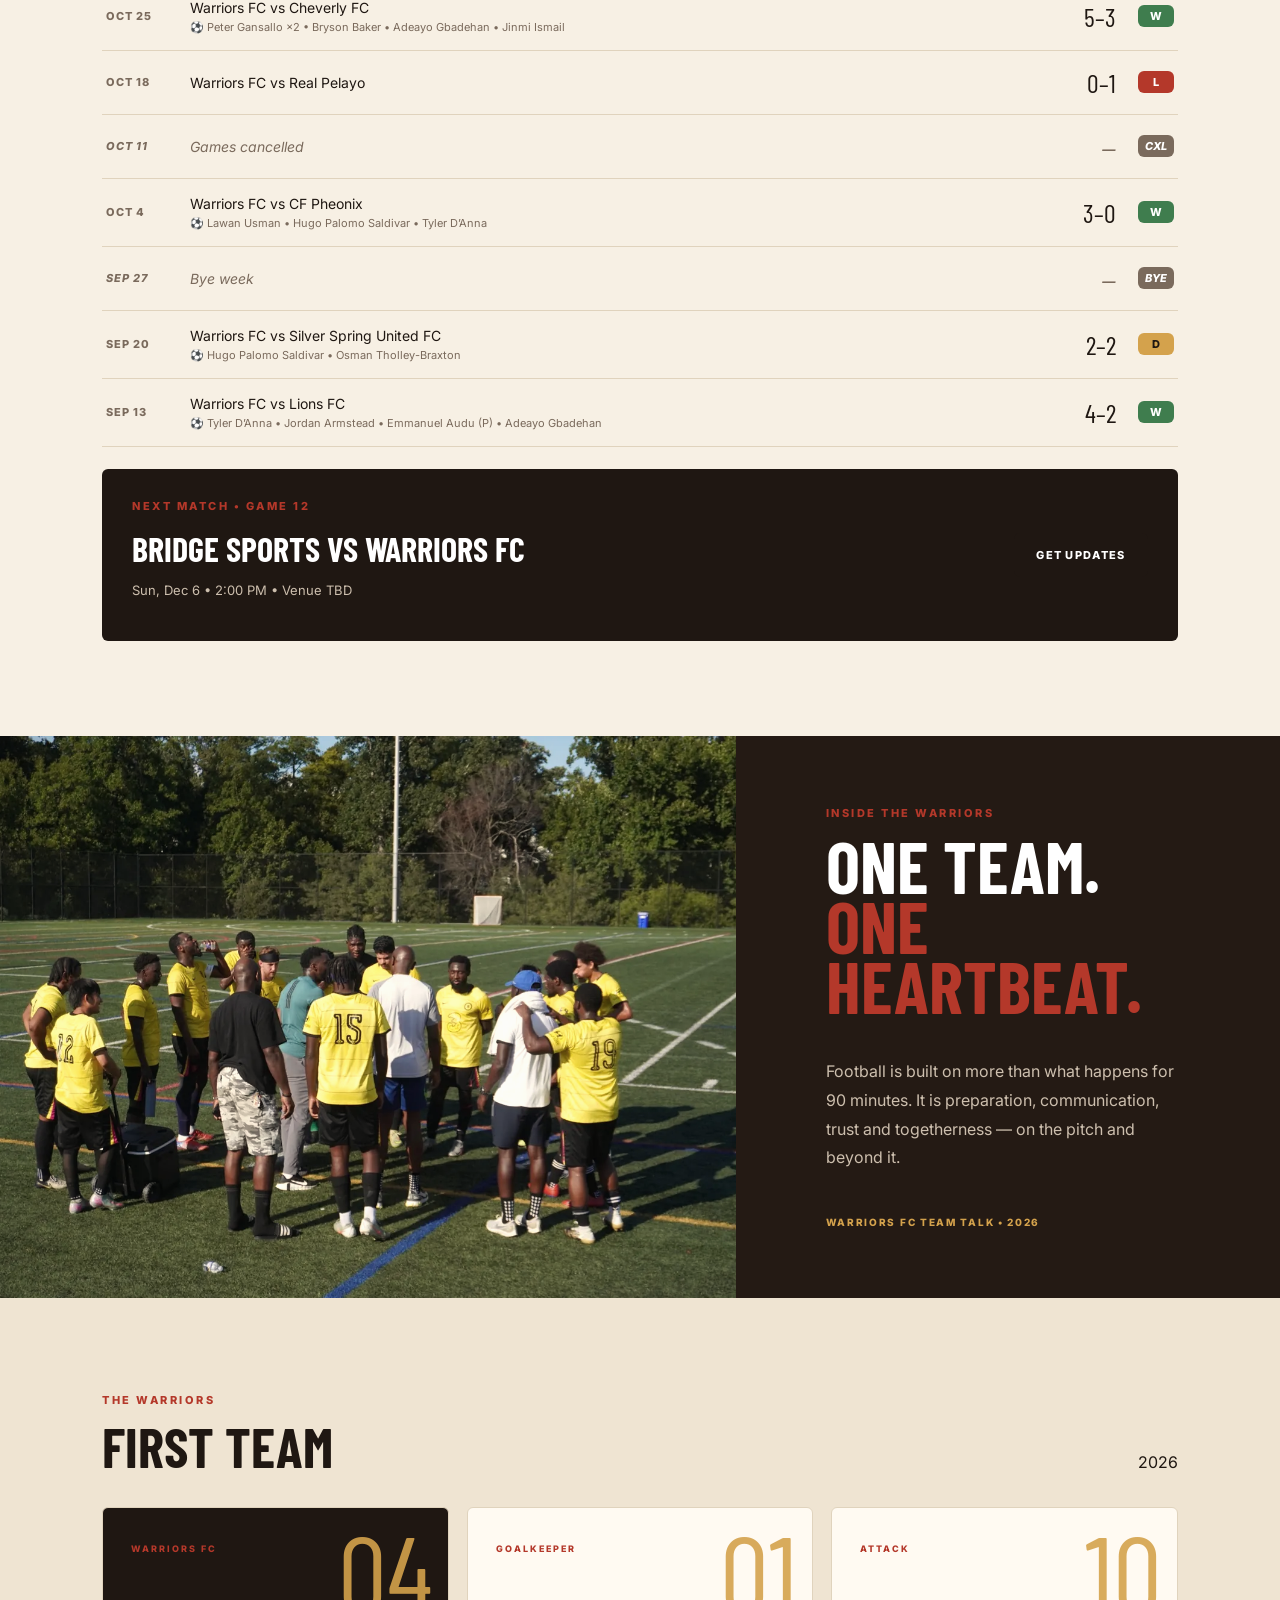
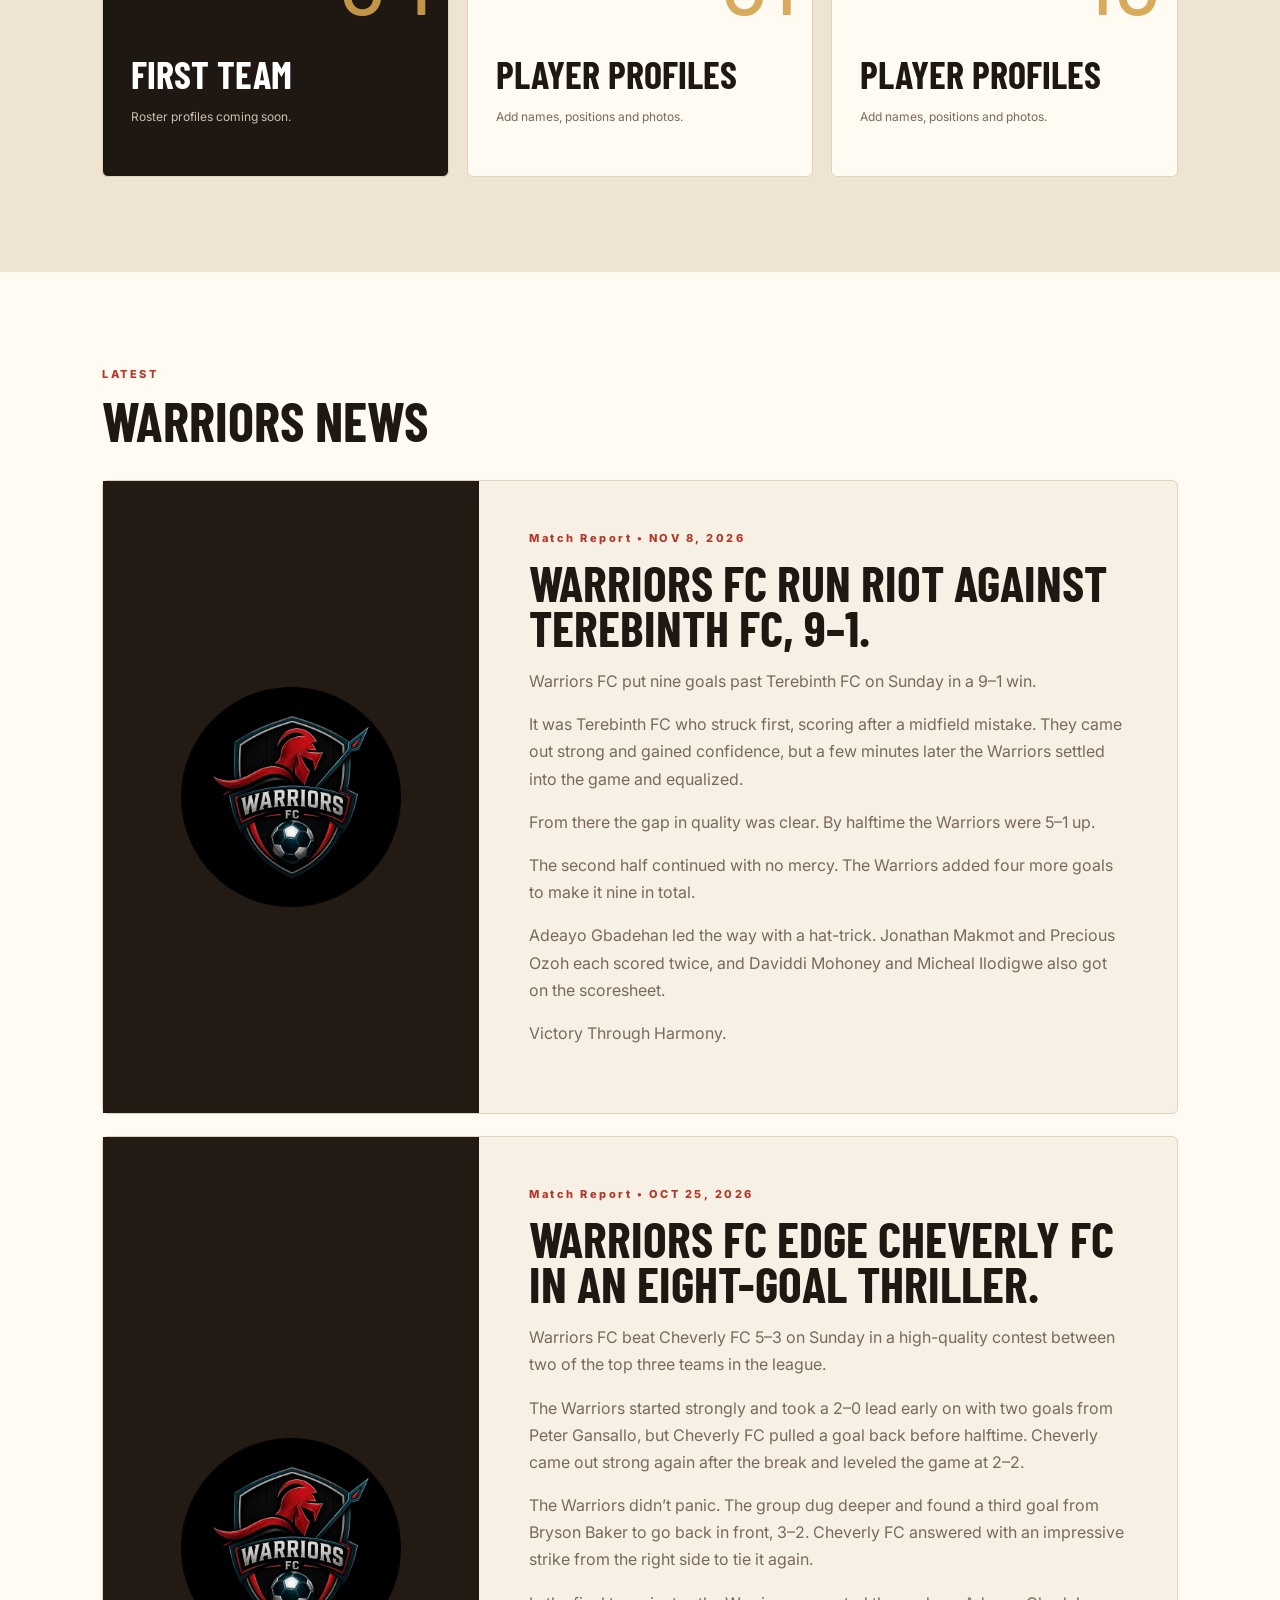
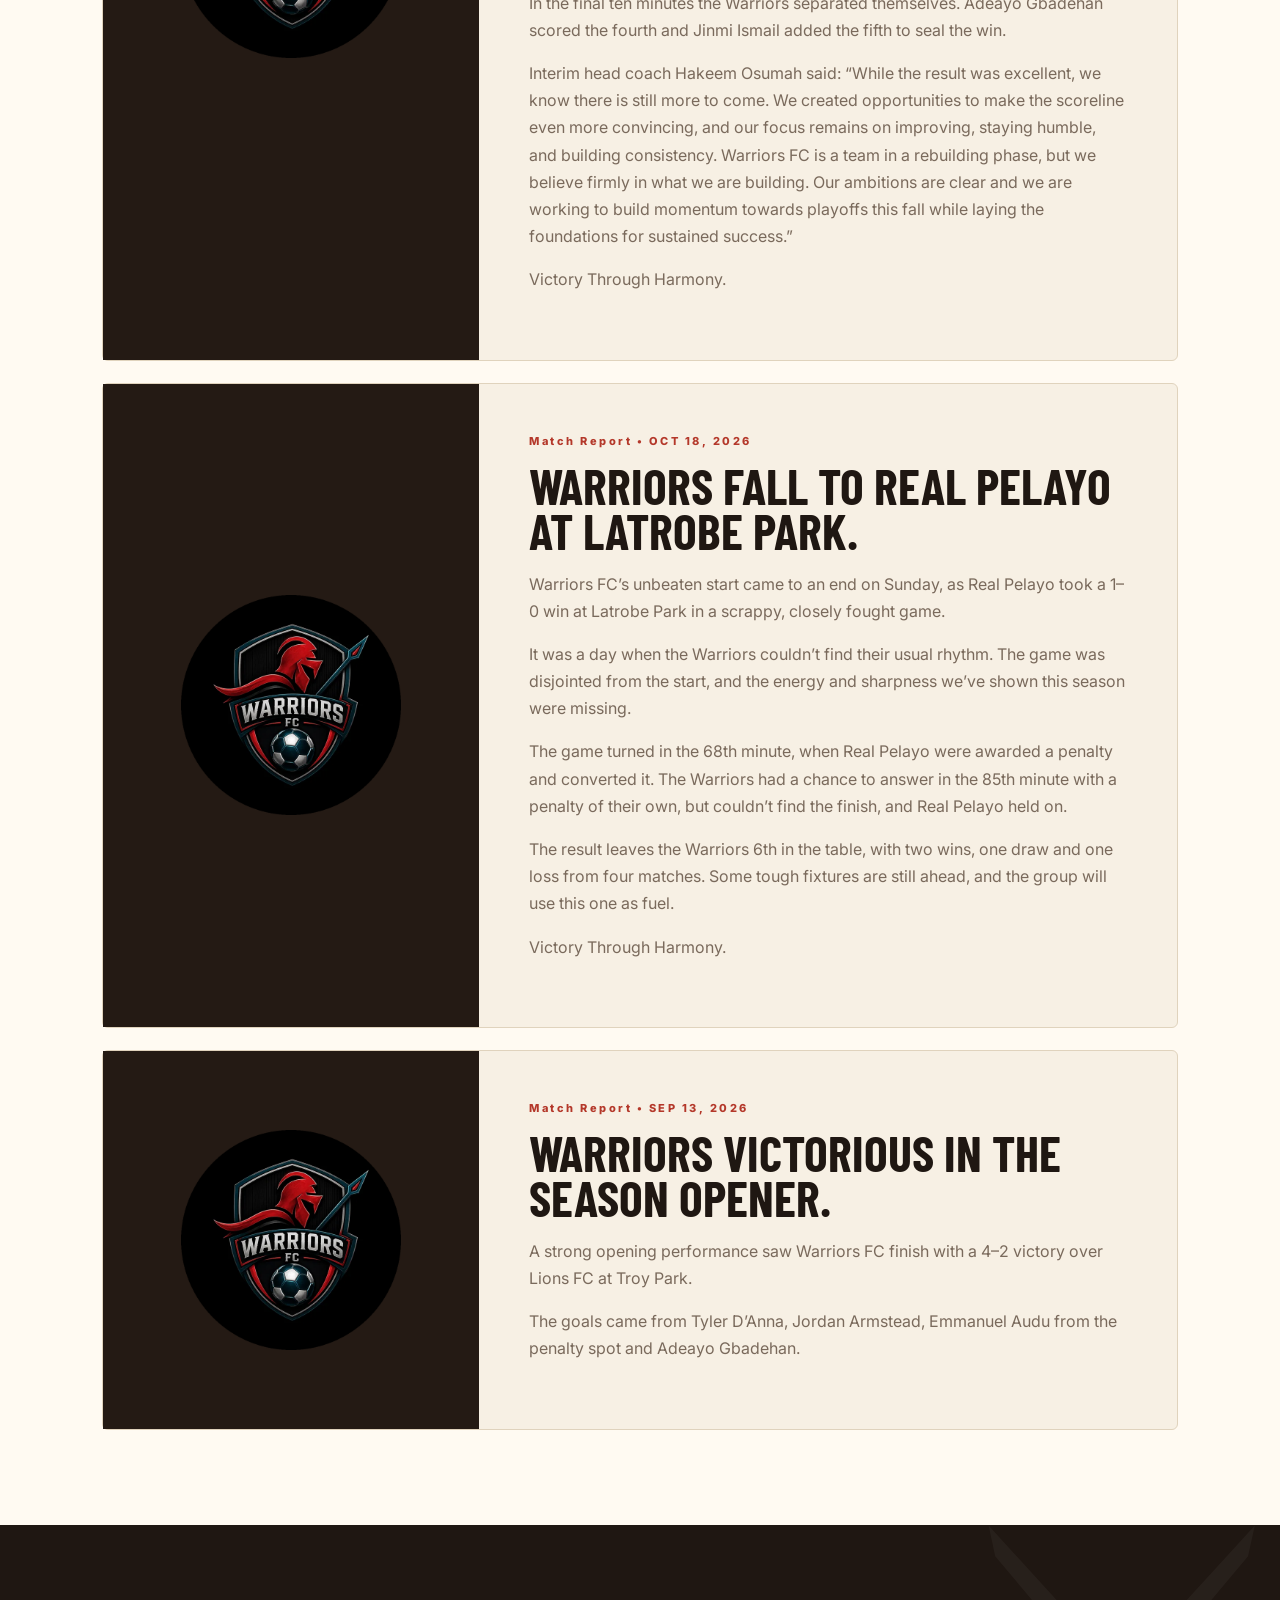
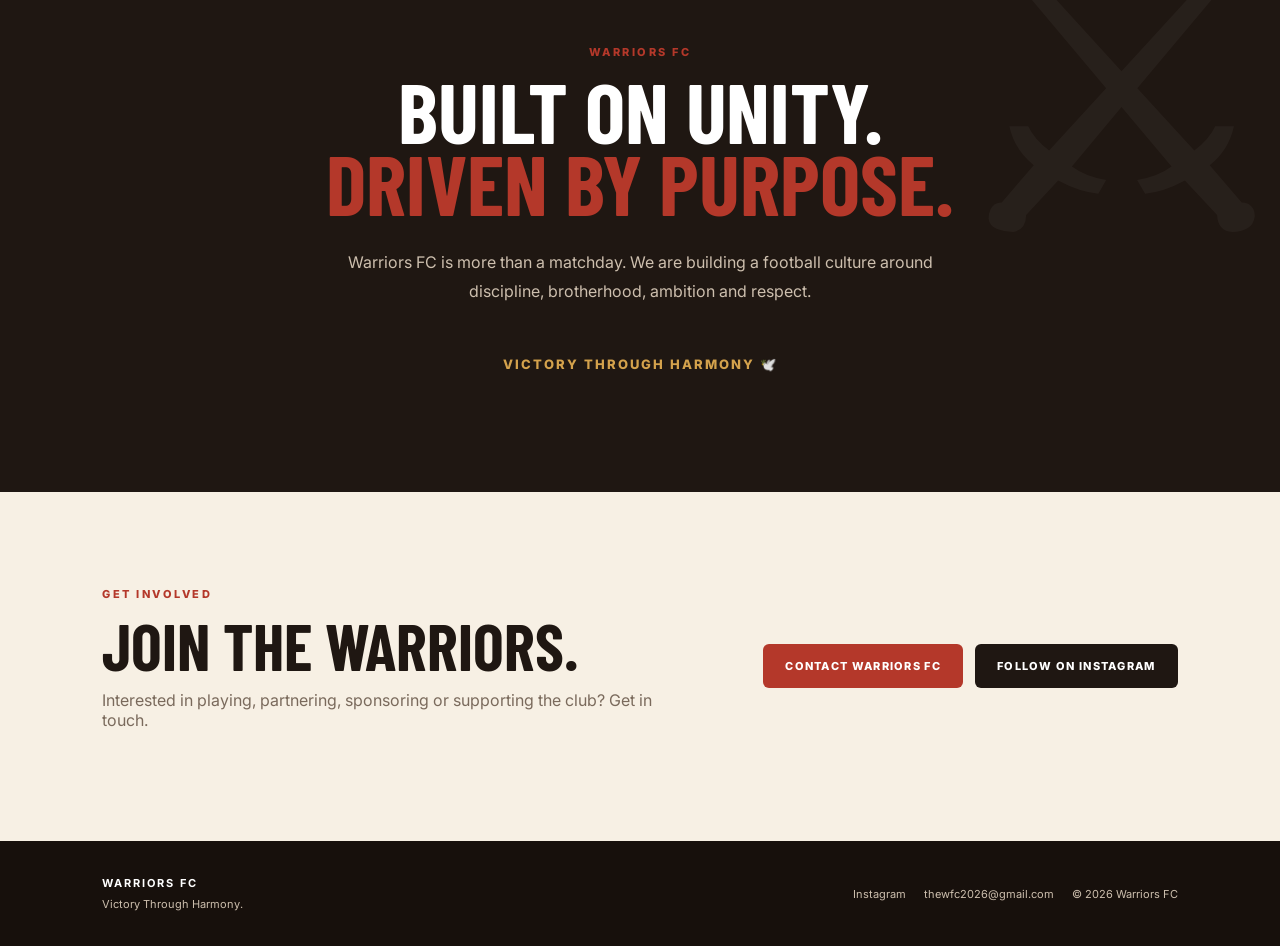
==== commit e6e9a918: "Add season fixtures and auto-updating next match (Mavericks FC, Nov 22) Co-Authored-By: Claude Opus " ====
--- a/index.html
+++ b/index.html
@@ -32,7 +32,7 @@
 <section id="matches" class="section">
   <div class="section-head"><div><p class="eyebrow">MATCH CENTER</p><h2>Latest Result</h2></div><a href="#results">Season results →</a></div>
   <div id="results"></div>
-  <div class="next-match"><div><p class="eyebrow">NEXT MATCH</p><h3>Fixture details coming soon</h3><p>Check back for the next Warriors FC match announcement.</p></div><a class="button dark" href="#contact">Get Updates</a></div>
+  <div class="next-match"><div id="next-match-info"><p class="eyebrow">NEXT MATCH • GAME 10</p><h3>Mavericks FC vs Warriors FC</h3><p>Sun, Nov 22 • 8:30 PM • Latrobe Park</p></div><a class="button dark" href="#contact">Get Updates</a></div>
 </section>
 
 <section class="team-feature">
@@ -76,6 +76,6 @@
 <footer><div><strong>WARRIORS FC</strong><p>Victory Through Harmony.</p></div><div class="footer-links"><a href="https://www.instagram.com/d_warriorsfc" target="_blank" rel="noopener">Instagram</a><a href="mailto:thewfc2026@gmail.com">thewfc2026@gmail.com</a><span>© 2026 Warriors FC</span></div></footer>
 <script>
 /* Load data and script with a cache-buster so new results and news always show up */
-['data/results.js','data/news.js','script.js'].forEach(function(f){document.write('<script src="'+f+'?v='+Date.now()+'"><\/script>')});
+['data/results.js','data/fixtures.js','data/news.js','script.js'].forEach(function(f){document.write('<script src="'+f+'?v='+Date.now()+'"><\/script>')});
 </script>
 </body></html>
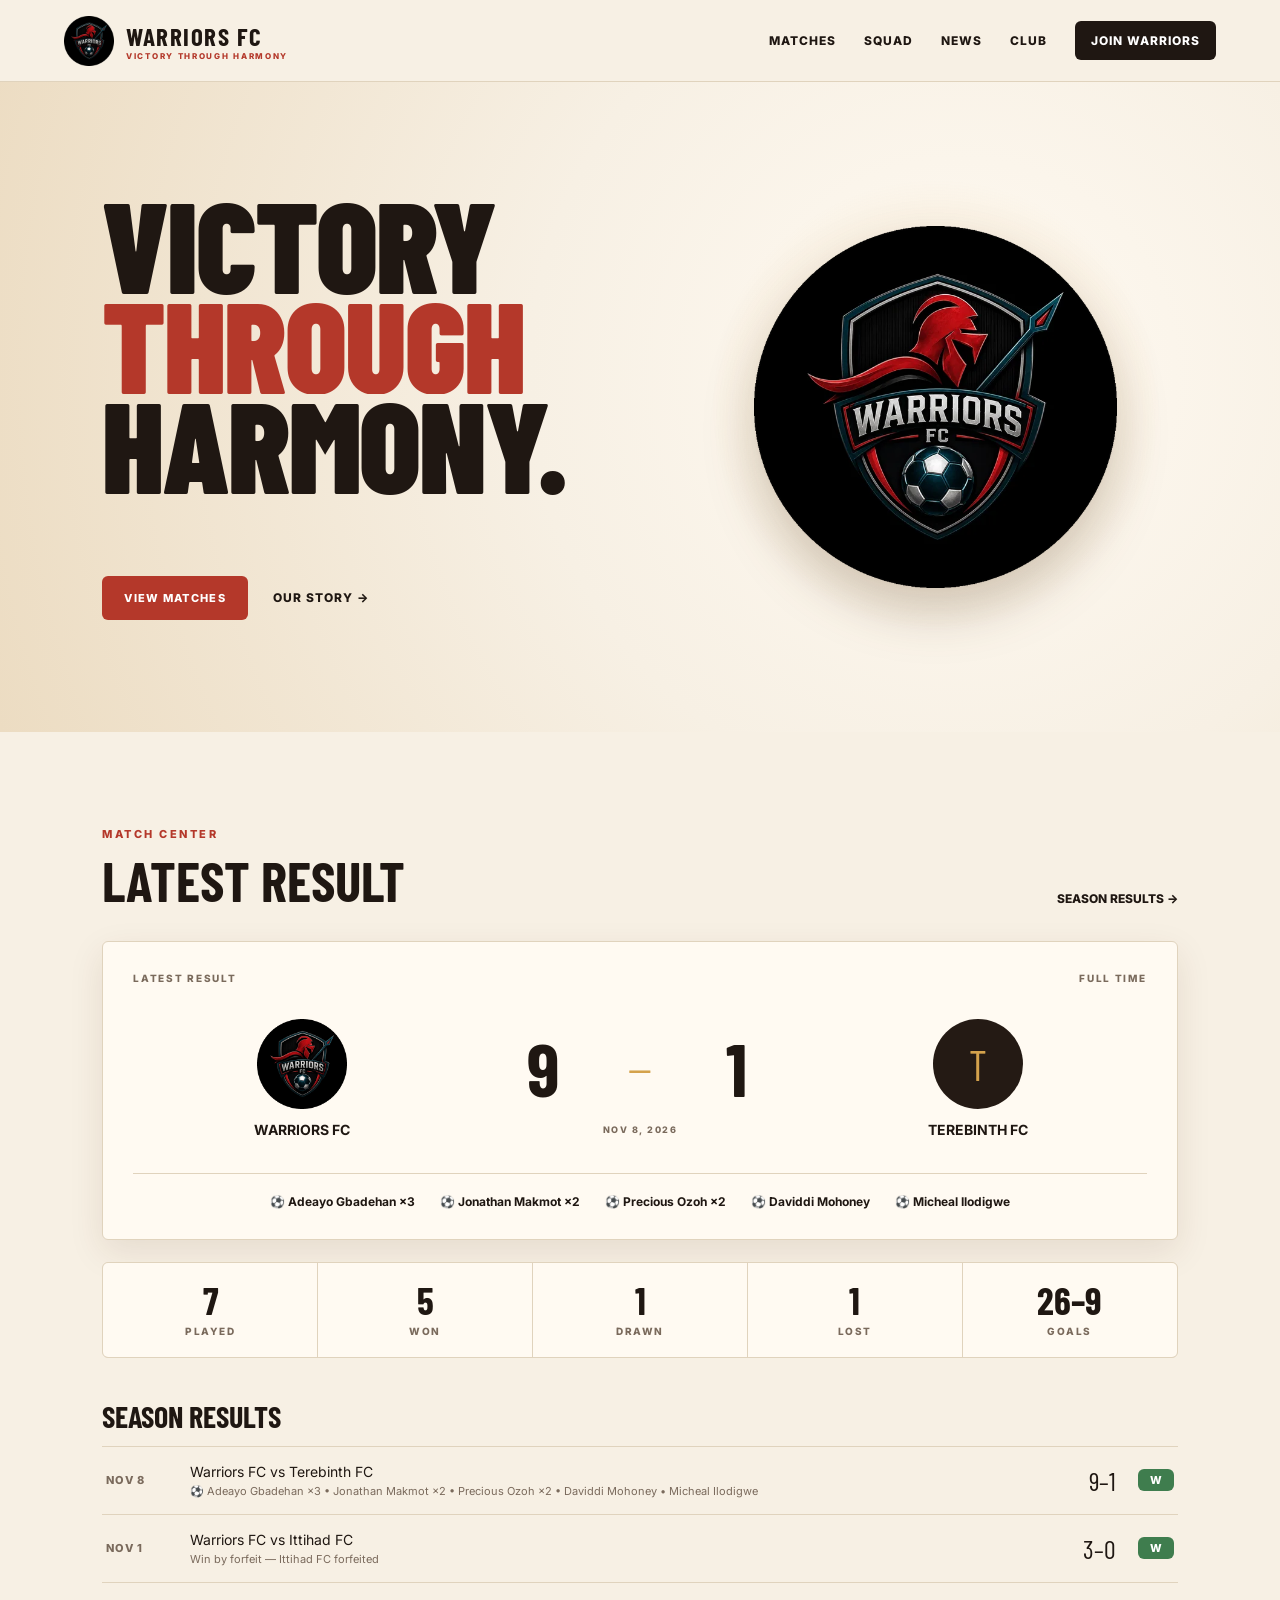
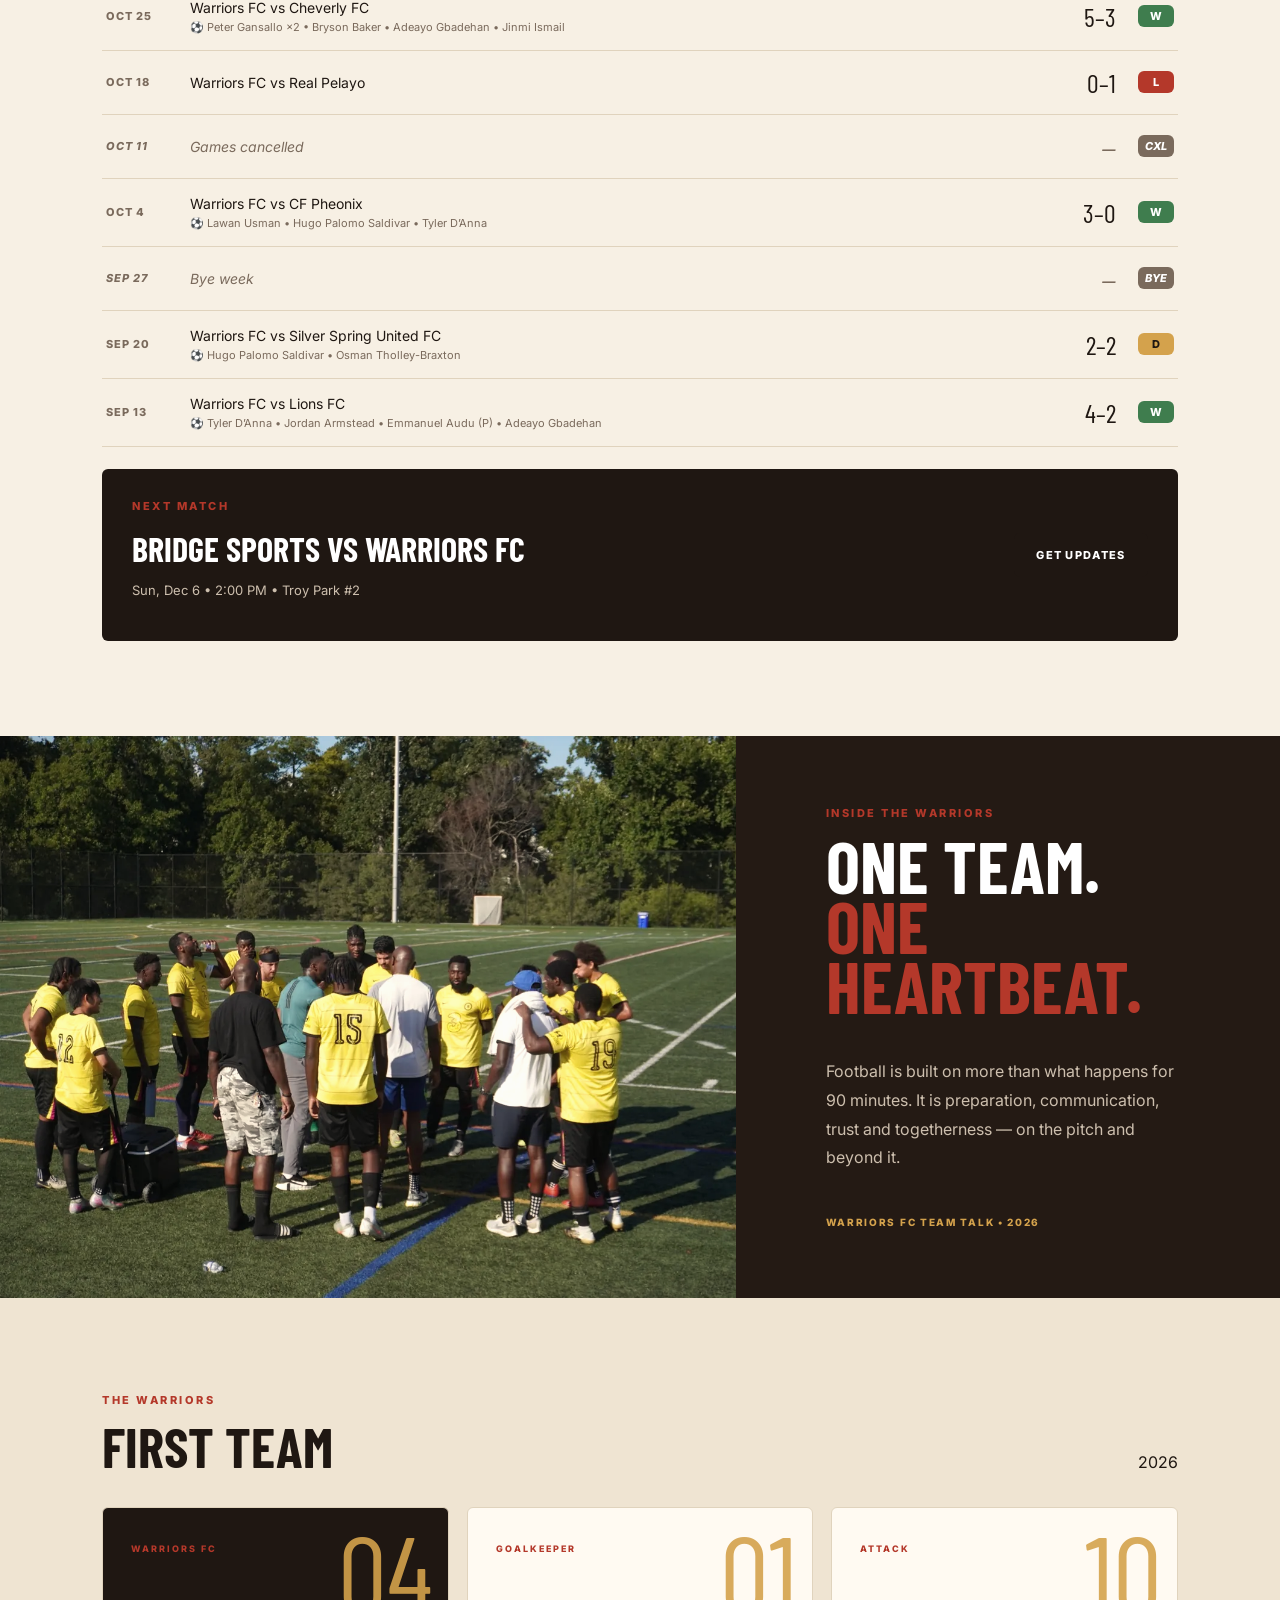
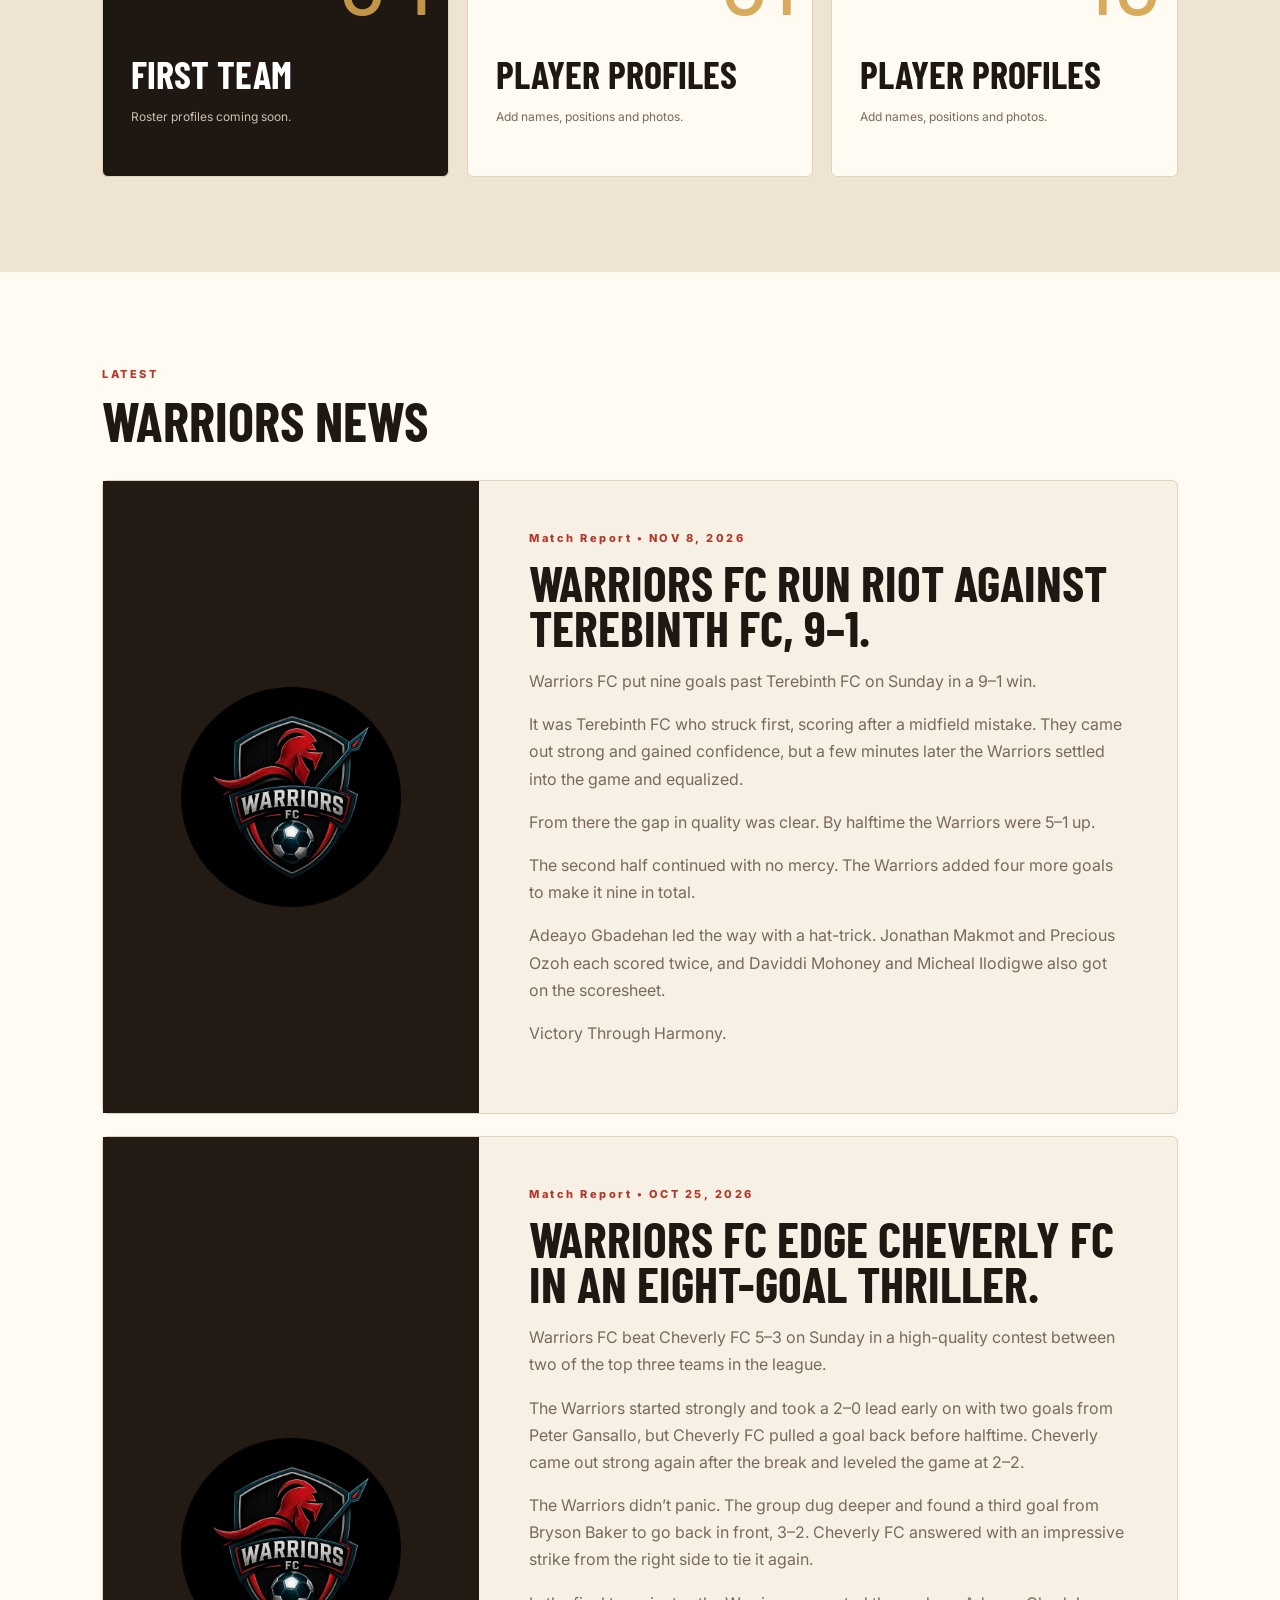
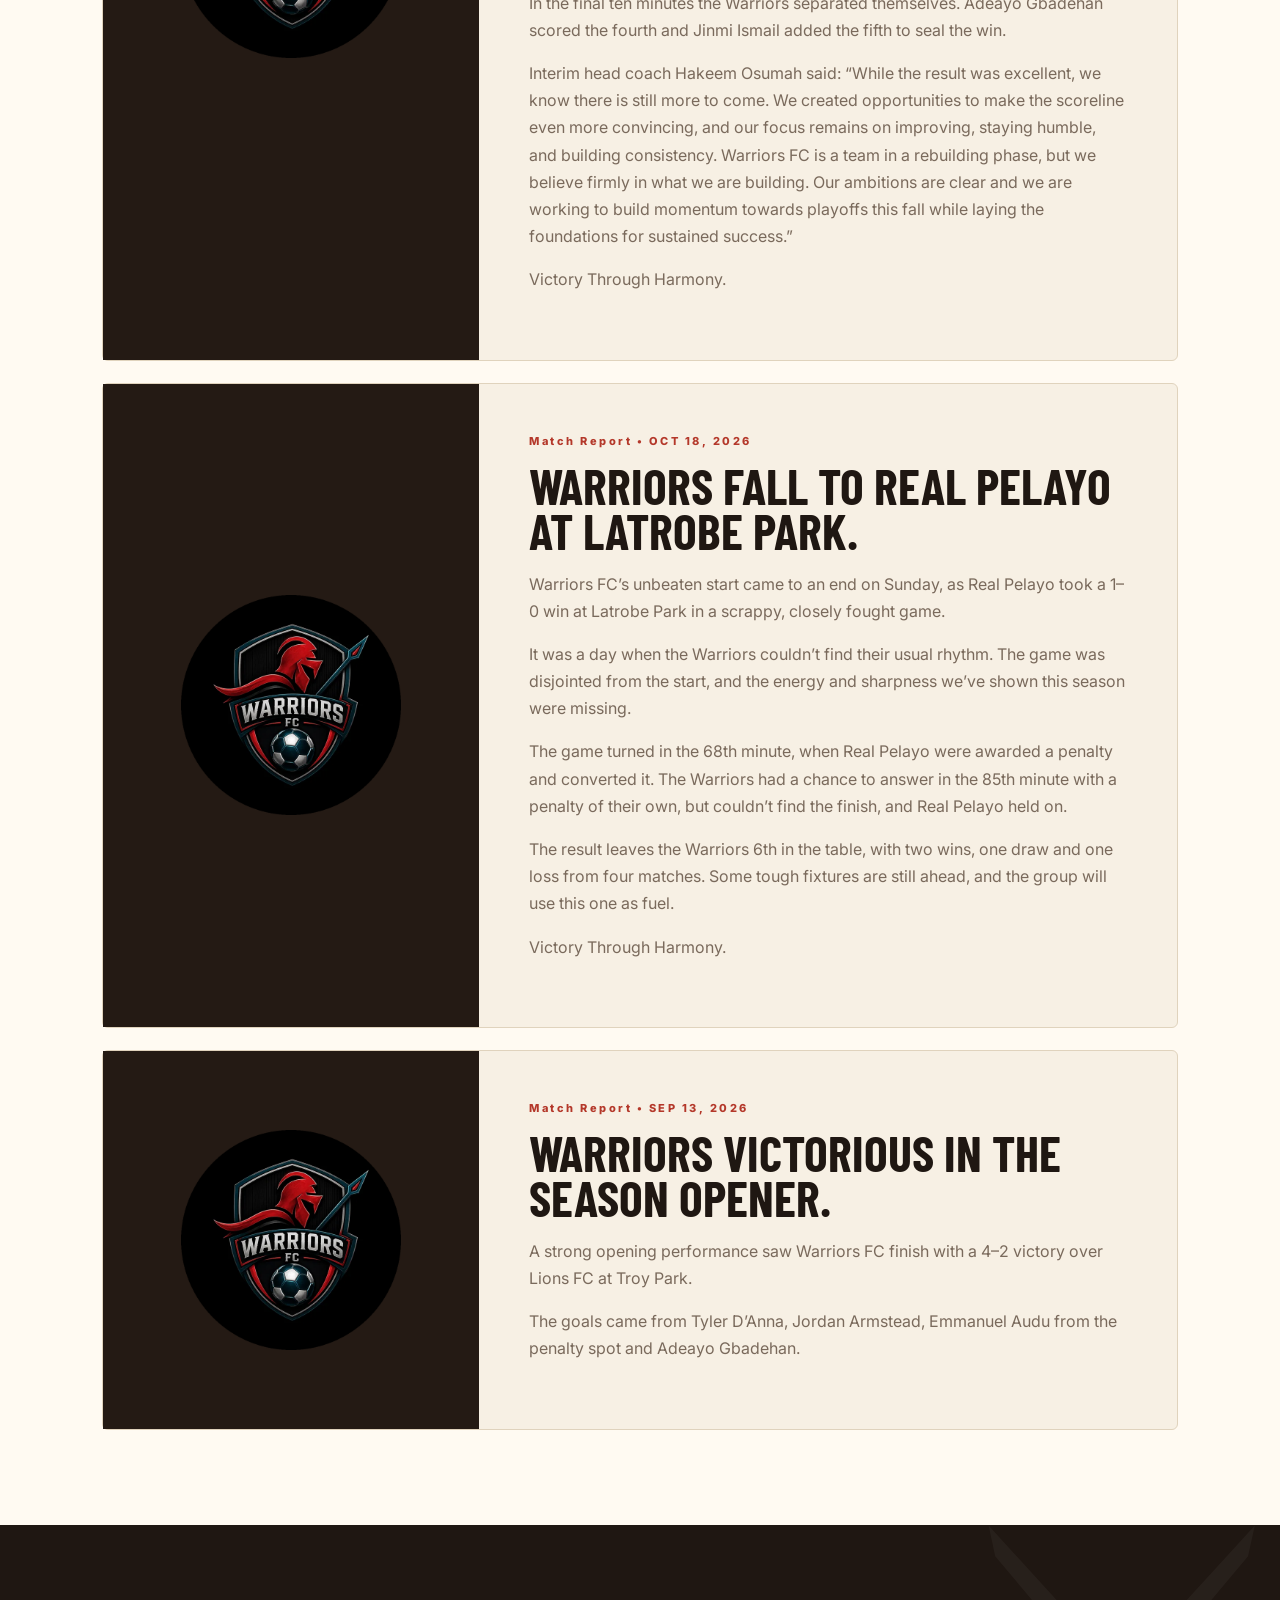
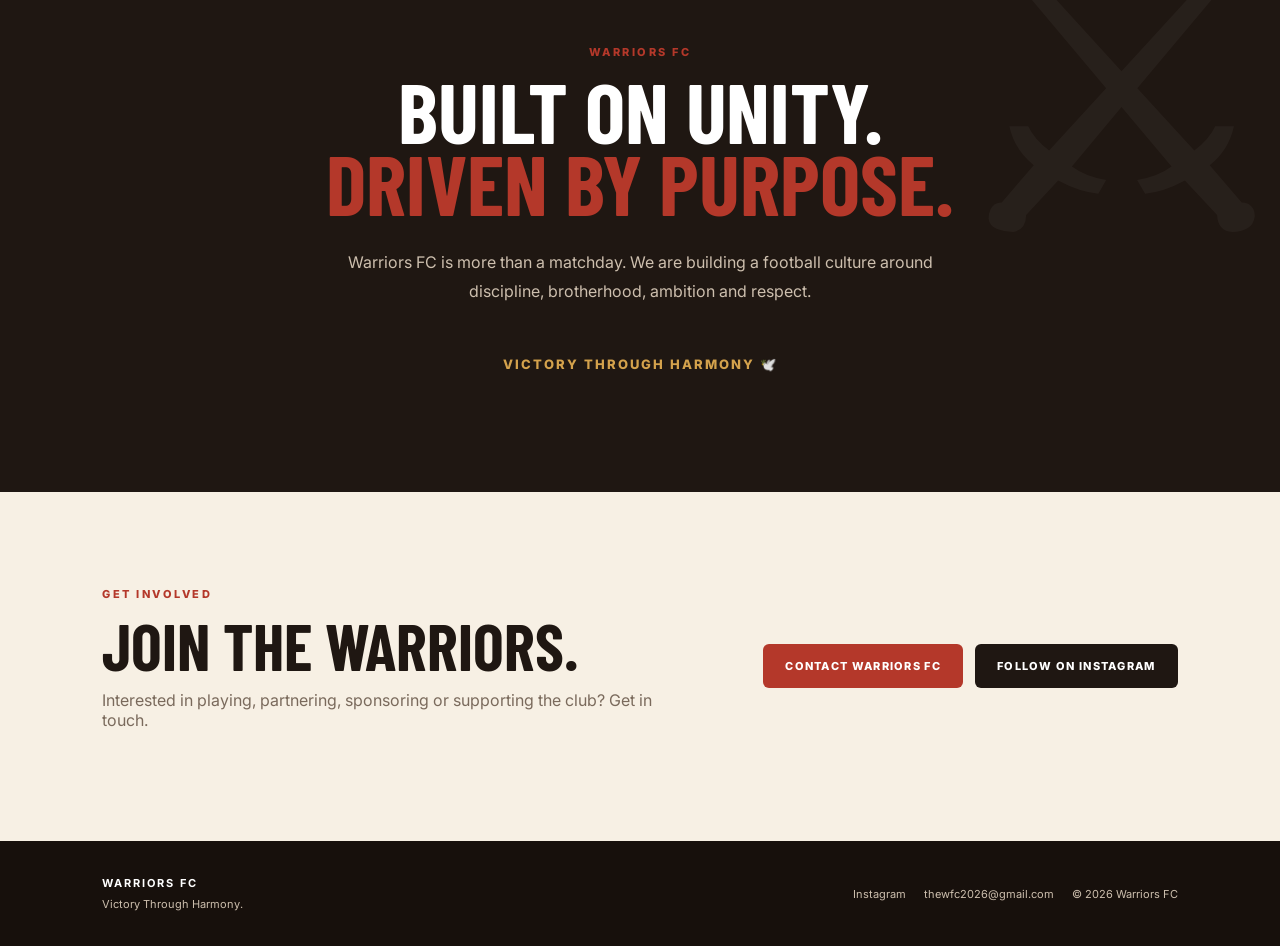
==== commit 092cd091: "Use updated league schedule for fixtures; add playoffs Co-Authored-By: Claude Opus 5.5 <noreply@anth" ====
--- a/index.html
+++ b/index.html
@@ -32,7 +32,7 @@
 <section id="matches" class="section">
   <div class="section-head"><div><p class="eyebrow">MATCH CENTER</p><h2>Latest Result</h2></div><a href="#results">Season results →</a></div>
   <div id="results"></div>
-  <div class="next-match"><div id="next-match-info"><p class="eyebrow">NEXT MATCH • GAME 10</p><h3>Mavericks FC vs Warriors FC</h3><p>Sun, Nov 22 • 8:30 PM • Latrobe Park</p></div><a class="button dark" href="#contact">Get Updates</a></div>
+  <div class="next-match"><div id="next-match-info"><p class="eyebrow">NEXT MATCH</p><h3>Mavericks FC vs Warriors FC</h3><p>Sun, Nov 22 • 8:30 PM • Latrobe Park</p></div><a class="button dark" href="#contact">Get Updates</a></div>
 </section>
 
 <section class="team-feature">
